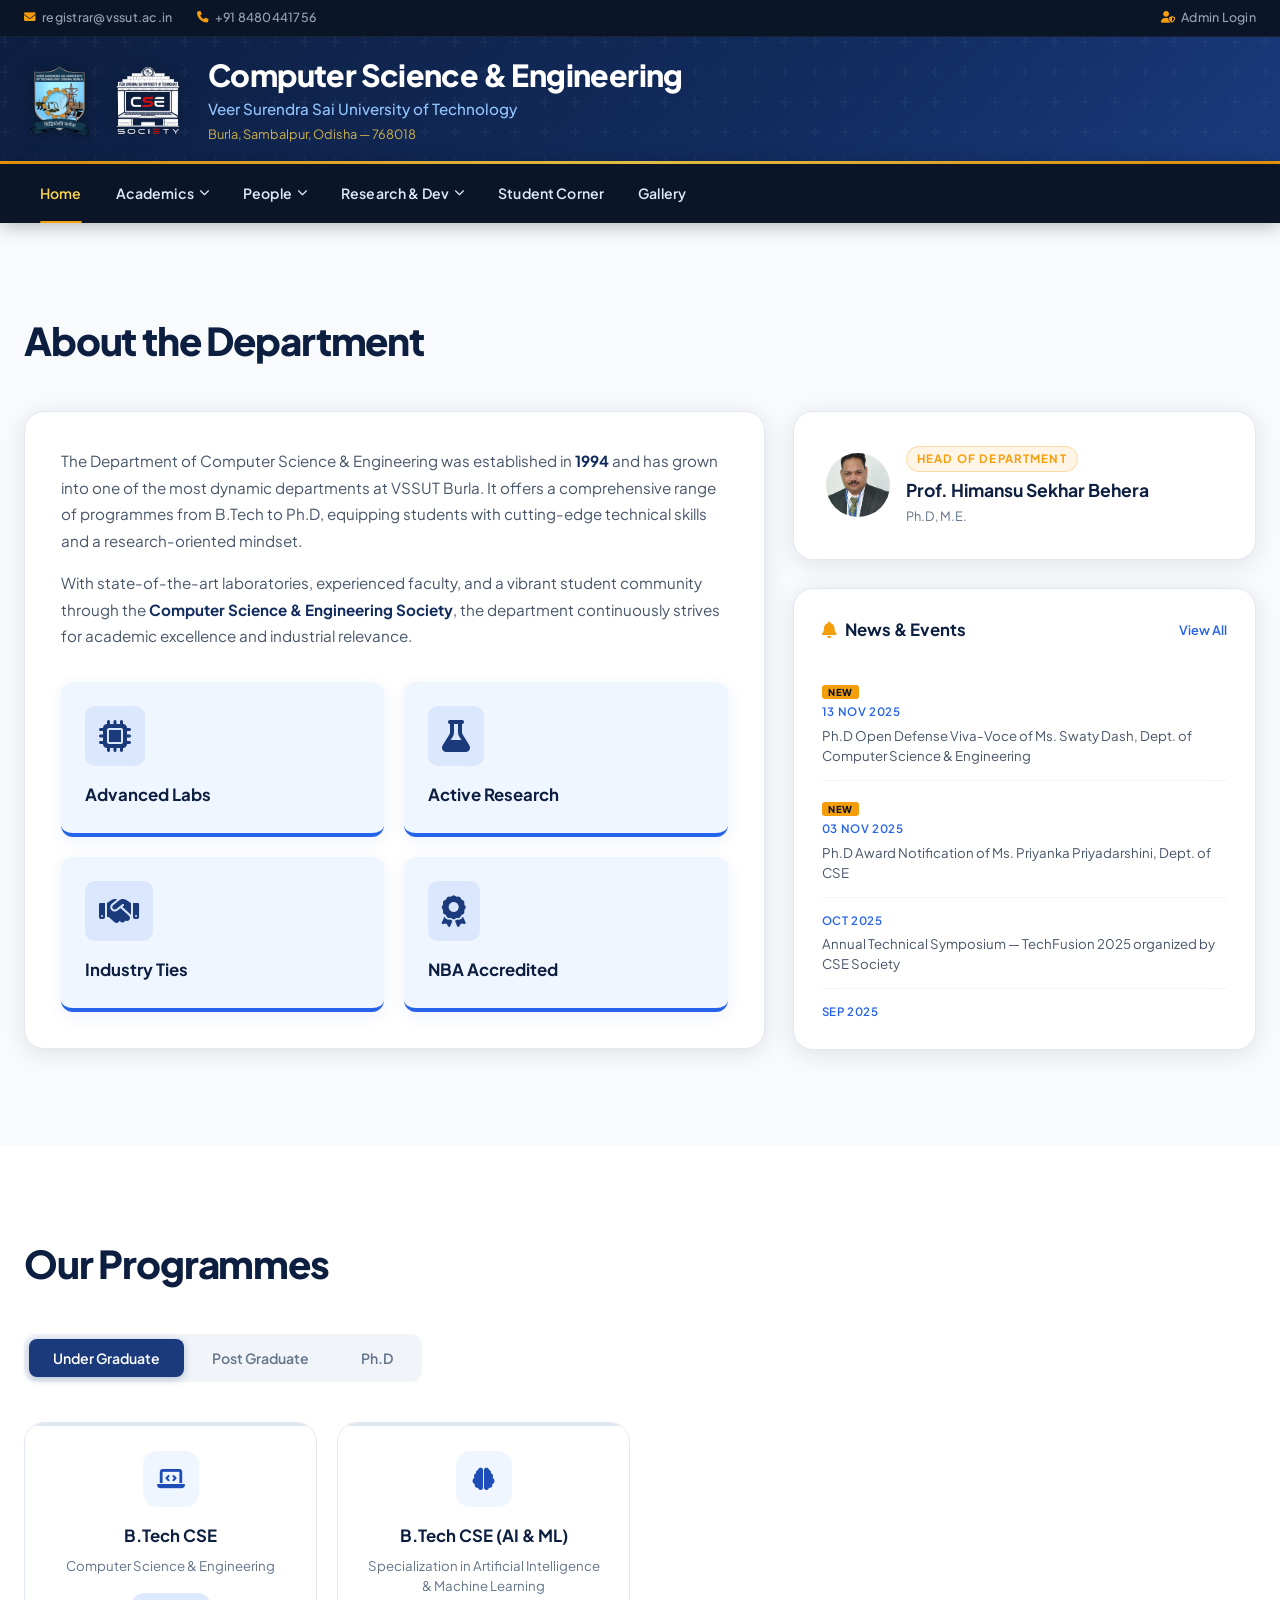
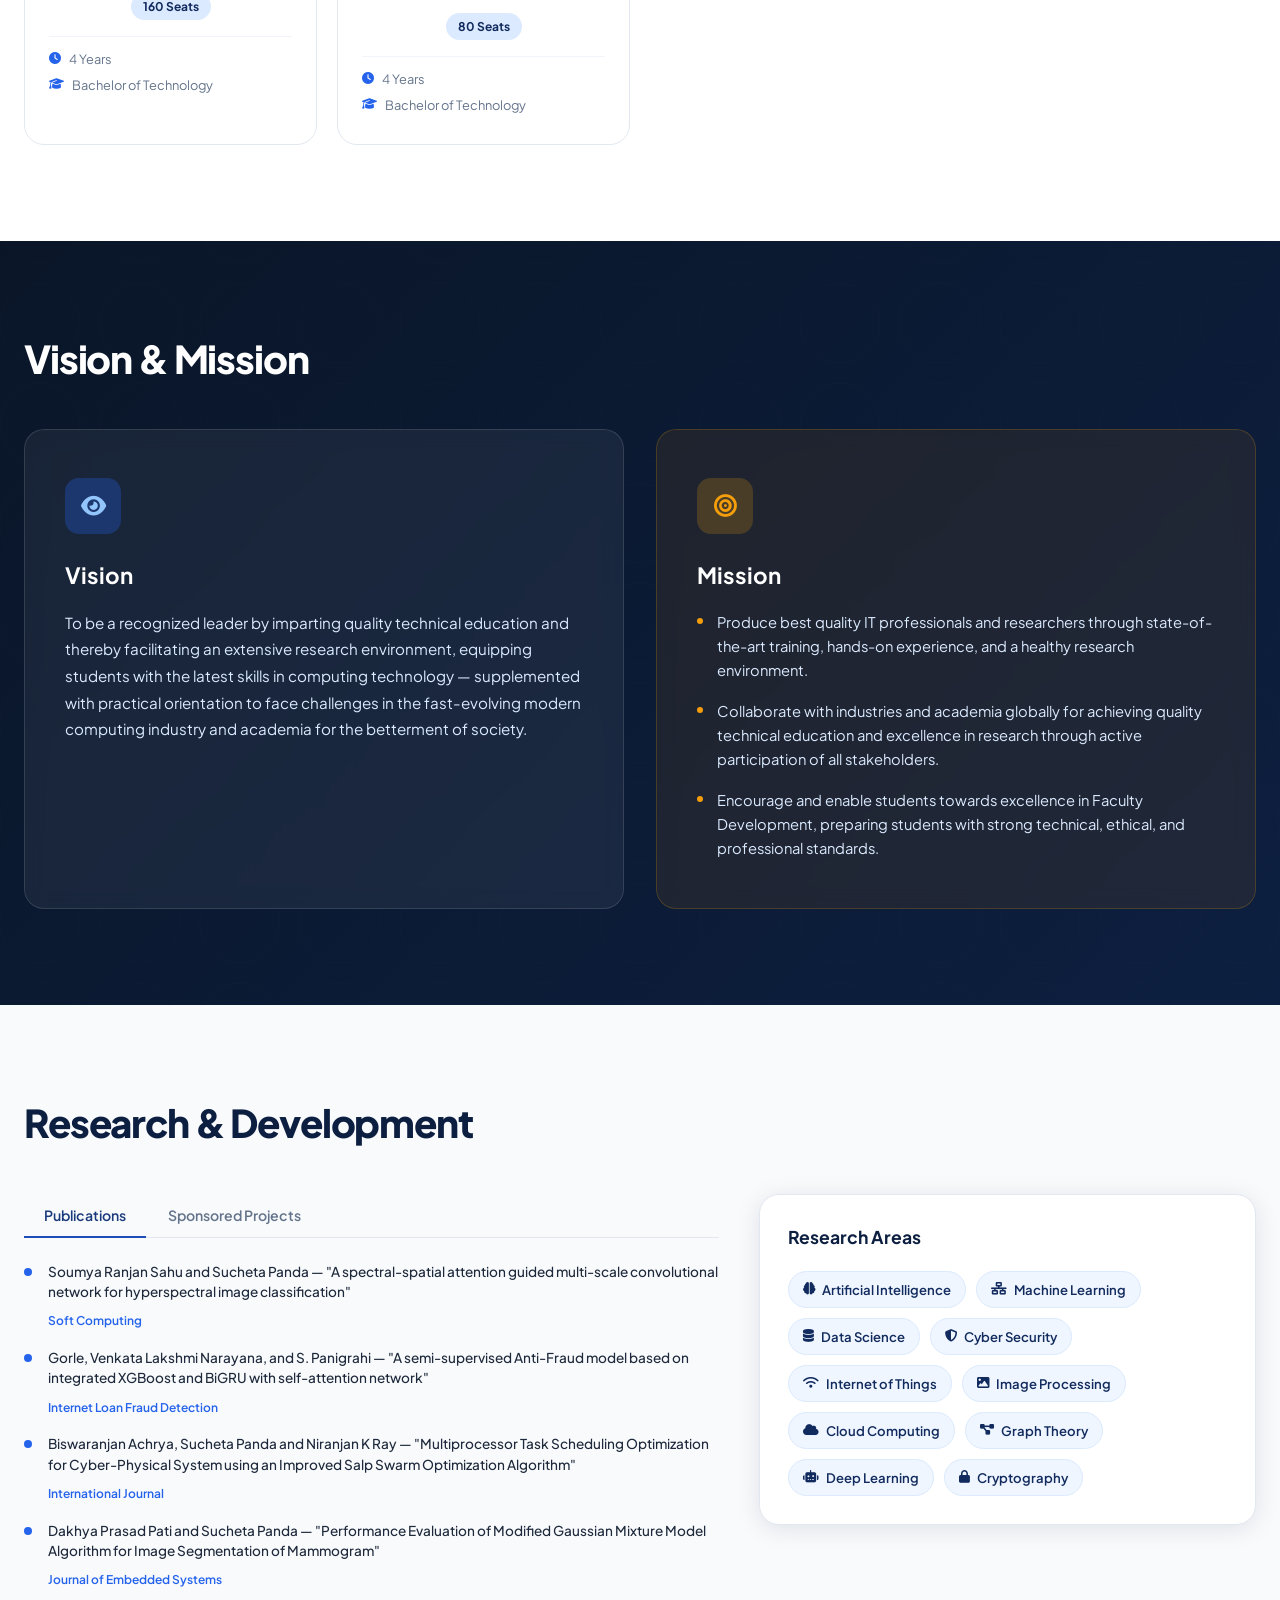
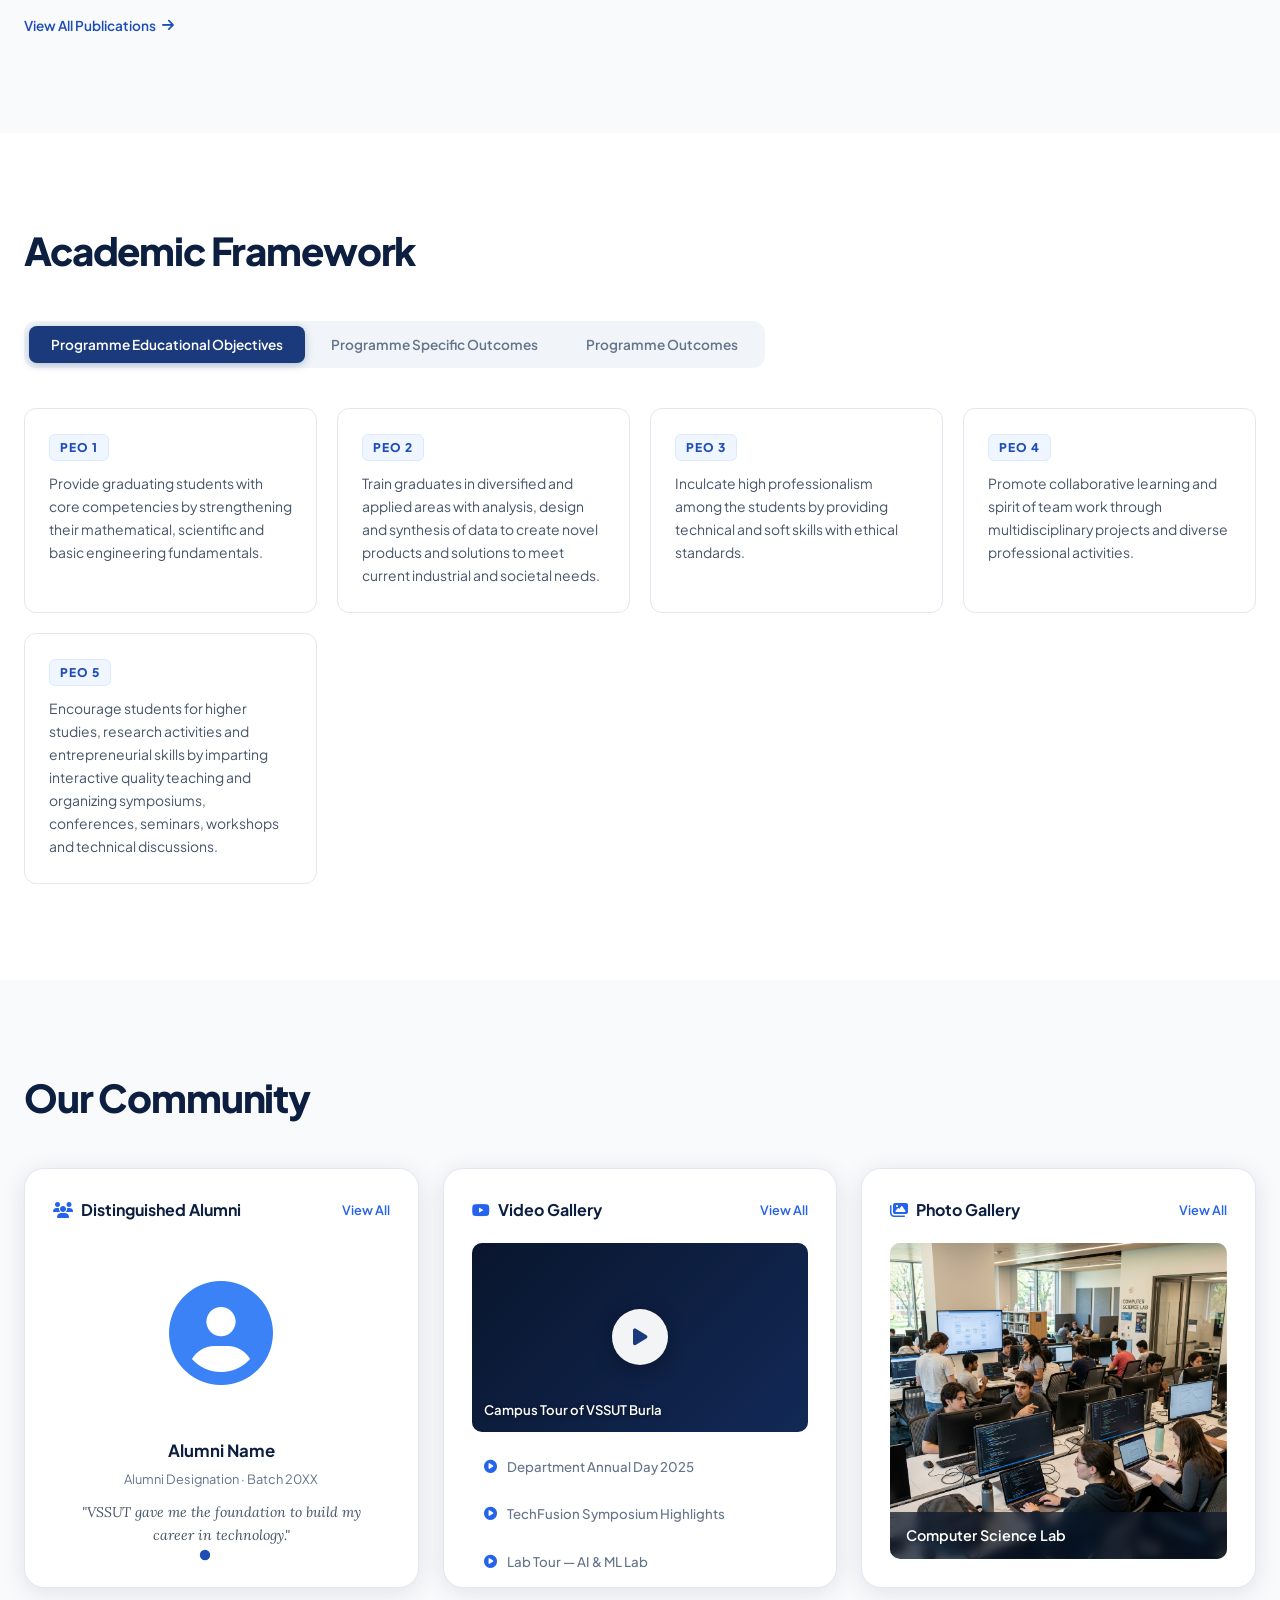
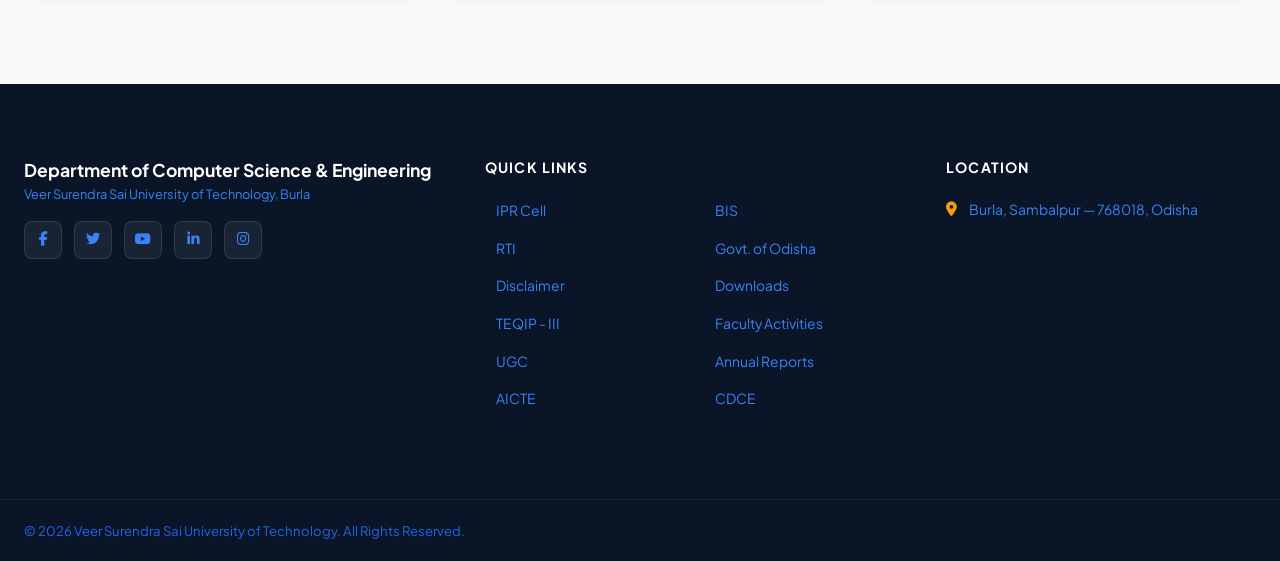
==== index.html @ 0d260345 "functional admin panel" ====
<!DOCTYPE html>
<html lang="en">

<head>
    <meta charset="UTF-8" />
    <meta name="viewport" content="width=device-width, initial-scale=1.0" />
    <title>Department of CSE | VSSUT Burla</title>
    <link rel="stylesheet" href="style.css" />
    <link
        href="https://fonts.googleapis.com/css2?family=Plus+Jakarta+Sans:wght@300;400;500;600;700;800&family=Lora:ital,wght@0,400;0,600;1,400&display=swap"
        rel="stylesheet" />
    <link rel="stylesheet" href="https://cdnjs.cloudflare.com/ajax/libs/font-awesome/6.5.0/css/all.min.css" />
    <link rel="stylesheet" href="css/admin_login.css" />
    <link rel="icon" type="image/png" href="assets/logos/CSE.png" />
</head>

<body>

    <!-- ===== TOP BAR ===== -->
    <div class="topbar">
        <div class="topbar-inner">
            <span><i class="fas fa-envelope"></i> registrar@vssut.ac.in</span>
            <span><i class="fas fa-phone"></i> +91 8480441756</span>
            <a href="#" id="openAdminLogin" class="topbar-admin"><i class="fas fa-user-shield"></i> Admin Login</a>
        </div>
    </div>

    <!-- ===== HEADER ===== -->
    <header class="site-header">
        <div class="header-inner">
            <div class="header-logos">
                <div style="display: flex; gap: 16px; align-items: center;">
                    <a href="https://www.vssut.ac.in/"><img src="assets/logos/Logo_vssut.png" alt="VSSUT Logo"
                            class="logo-img" onerror="this.style.display='none'" /></a>
                    <a href="index.html"><img src="assets/logos/CSE.png" alt="CSE Logo" class="logo-img"
                            onerror="this.style.display='none'" /></a>
                </div>
                <div class="header-text">
                    <h1 class="dept-name">Computer Science &amp; Engineering</h1>
                    <p class="univ-name">Veer Surendra Sai University of Technology</p>
                    <p class="univ-sub">Burla, Sambalpur, Odisha — 768018</p>
                </div>
            </div>
        </div>
    </header>

    <!-- ===== NAVBAR ===== -->
    <nav class="navbar" id="navbar">
        <div class="nav-inner">
            <button class="hamburger" id="hamburger" aria-label="Menu">
                <span></span><span></span><span></span>
            </button>
            <ul class="nav-links" id="nav-links">
                <li><a href="index.html" class="nav-link active">Home</a></li>
                <li class="has-dropdown">
                    <a href="#programmes" class="nav-link">Academics <i class="fas fa-chevron-down"></i></a>
                    <ul class="dropdown">
                        <li><a href="#cources">Courses</a></li>
                    </ul>
                </li>
                <li class="has-dropdown">
                    <a href="#people" class="nav-link">People <i class="fas fa-chevron-down"></i></a>
                    <ul class="dropdown">
                        <li><a href="#people">Faculty</a></li>
                         <li><a href="#people">Guest Faculty</a></li>
                        <li><a href="#people">Staff</a></li>
                    </ul>
                </li>
                <li class="has-dropdown">
                    <a href="#people" class="nav-link">Research &amp; Dev <i class="fas fa-chevron-down"></i></a>
                    <ul class="dropdown">
                        <li><a href="#people">All Publications</a></li>
                        <li><a href="#people">All Projects</a></li>
                    </ul>
                </li>
                <li><a href="#student" class="nav-link">Student Corner</a></li>
                <li><a href="#gallery" class="nav-link">Gallery</a></li>
            </ul>
        </div>
    </nav>
    <!-- ===== ABOUT + HOD + NEWS (3-col) ===== -->
    <section class="section about-section" id="about">
        <div class="container">
            <h2 class="section-title">About the Department</h2>
            <div class="about-grid">
                <!-- About text -->
                <div class="about-text card-glass">
                    <p>The Department of Computer Science &amp; Engineering was established in <strong>1994</strong> and
                        has grown into one of the most dynamic departments at VSSUT Burla. It offers a comprehensive
                        range of programmes from B.Tech to Ph.D, equipping students with cutting-edge technical skills
                        and a research-oriented mindset.</p>
                    <p>With state-of-the-art laboratories, experienced faculty, and a vibrant student community through
                        the <strong>Computer Science &amp; Engineering Society</strong>, the department continuously strives for academic excellence
                        and industrial relevance.</p>
                    <div class="about-highlights">
                        <div class="highlight"><i class="fas fa-microchip"></i><span>Advanced Labs</span></div>
                        <div class="highlight"><i class="fas fa-flask"></i><span>Active Research</span></div>
                        <div class="highlight"><i class="fas fa-handshake"></i><span>Industry Ties</span></div>
                        <div class="highlight"><i class="fas fa-award"></i><span>NBA Accredited</span></div>
                    </div>
                </div>

                <div class="about-right">
                    <!-- HOD -->
                    <div class="hod-card card-glass" id="hod">
                        <div class="hod-header" style="margin-bottom: 0;">
                            <div class="hod-avatar">
                                <img src="assets/professors/hod.png" alt="HOD Avatar" style="width: 100%; height: 100%; object-fit: cover;">
                            </div>
                            <div>
                                <div class="hod-badge">Head of Department</div>
                                <h3 class="hod-name">Prof. Himansu Sekhar Behera</h3>
                                <p class="hod-qual">Ph.D, M.E.</p>
                            </div>
                        </div>
                    </div>

                    <!-- News & Events -->
                    <div class="news-card card-glass" id="news">
                        <div class="news-header">
                            <h3><i class="fas fa-bell"></i> News &amp; Events</h3>
                            <a href="javascript:void(0)" class="view-all-link" onclick="openNewsModal()">View All</a>
                        </div>
                        <div class="news-scroll">
                            <div class="news-item new-tag">
                                <span class="news-date">13 Nov 2025</span>
                                <p>Ph.D Open Defense Viva-Voce of Ms. Swaty Dash, Dept. of Computer Science &amp;
                                    Engineering</p>
                            </div>
                            <div class="news-item new-tag">
                                <span class="news-date">03 Nov 2025</span>
                                <p>Ph.D Award Notification of Ms. Priyanka Priyadarshini, Dept. of CSE</p>
                            </div>
                            <div class="news-item">
                                <span class="news-date">Oct 2025</span>
                                <p>Annual Technical Symposium — TechFusion 2025 organized by CSE Society</p>
                            </div>
                            <div class="news-item">
                                <span class="news-date">Sep 2025</span>
                                <p>Workshop on Deep Learning and Neural Networks for final year students</p>
                            </div>
                            <div class="news-item">
                                <span class="news-date">Aug 2025</span>
                                <p>MoU signed with leading IT companies for student internships and placements</p>
                            </div>
                            <div class="news-item">
                                <span class="news-date">Jul 2025</span>
                                <p>Faculty Development Programme on Cloud Computing and DevOps</p>
                            </div>
                        </div>
                    </div>
                </div>
            </div>
        </div>
    </section>
    <!-- ===== NEWS MODAL ===== -->
    <div class="modal-overlay" id="newsModal">
        <div class="modal-content card-glass">
            <div class="modal-header">
                <h3><i class="fas fa-bell"></i> All News &amp; Events</h3>
                <button class="modal-close" id="newsModalClose"><i class="fas fa-times"></i></button>
            </div>
            <div class="modal-body news-scroll">
                <div class="news-item new-tag">
                    <span class="news-date">13 Nov 2025</span>
                    <p>Ph.D Open Defense Viva-Voce of Ms. Swaty Dash, Dept. of Computer Science &amp; Engineering</p>
                </div>
                <div class="news-item new-tag">
                    <span class="news-date">03 Nov 2025</span>
                    <p>Ph.D Award Notification of Ms. Priyanka Priyadarshini, Dept. of CSE</p>
                </div>
                <div class="news-item">
                    <span class="news-date">Oct 2025</span>
                    <p>Annual Technical Symposium — TechFusion 2025 organized by CSE Society</p>
                </div>
                <div class="news-item">
                    <span class="news-date">Sep 2025</span>
                    <p>Workshop on Deep Learning and Neural Networks for final year students</p>
                </div>
                <div class="news-item">
                    <span class="news-date">Aug 2025</span>
                    <p>MoU signed with leading IT companies for student internships and placements</p>
                </div>
                <div class="news-item">
                    <span class="news-date">Jul 2025</span>
                    <p>Faculty Development Programme on Cloud Computing and DevOps</p>
                </div>
                <div class="news-item">
                    <span class="news-date">Jun 2025</span>
                    <p>Alumni Meet &amp; Tech Talk Series</p>
                </div>
                <div class="news-item">
                    <span class="news-date">May 2025</span>
                    <p>B.Tech Final Year Project Exhibition</p>
                </div>
            </div>
        </div>
    </div>
    <!-- ===== PUBLICATIONS MODAL ===== -->
    <div class="modal-overlay" id="pubModal">
        <div class="modal-content card-glass">
            <div class="modal-header">
                <h3><i class="fas fa-book-open"></i> All Publications</h3>
                <button class="modal-close" id="pubModalClose"><i class="fas fa-times"></i></button>
            </div>
            <div class="modal-body news-scroll">
                <div class="news-item new-tag">
                    <span class="news-date">International Journal</span>
                    <p>Biswaranjan Achrya, Sucheta Panda and Niranjan K Ray — "Multiprocessor Task Scheduling Optimization for Cyber-Physical System using an Improved Salp Swarm Optimization Algorithm"</p>
                </div>
                <div class="news-item">
                    <span class="news-date">Journal of Embedded Systems</span>
                    <p>Dakhya Prasad Pati and Sucheta Panda — "Performance Evaluation of Modified Gaussian Mixture Model Algorithm for Image Segmentation of Mammogram"</p>
                </div>
                <div class="news-item">
                    <span class="news-date">IEEE Transactions</span>
                    <p>S. K. Majhi and S. K. Das — "A novel approach to optimize routing protocols in Wireless Sensor Networks"</p>
                </div>
                <div class="news-item">
                    <span class="news-date">ACM Computing Surveys</span>
                    <p>M. R. Kabat and P. K. Sahu — "A Comprehensive Study of Load Balancing Algorithms in Cloud Computing Environments"</p>
                </div>
            </div>
        </div>
    </div>
    <!-- ===== PROJECTS MODAL ===== -->
    <div class="modal-overlay" id="projModal">
        <div class="modal-content card-glass">
            <div class="modal-header">
                <h3><i class="fas fa-flask"></i> All Projects</h3>
                <button class="modal-close" id="projModalClose"><i class="fas fa-times"></i></button>
            </div>
            <div class="modal-body news-scroll">
                <div class="news-item new-tag">
                    <span class="news-date">DST Funded · 2024</span>
                    <p>Funded project on AI-based Smart Surveillance System</p>
                </div>
                <div class="news-item">
                    <span class="news-date">SERB Funded · 2023</span>
                    <p>IoT-based Smart Agriculture Monitoring System</p>
                </div>
                <div class="news-item">
                    <span class="news-date">MeitY Funded · 2023</span>
                    <p>Cyber Security Framework for Critical Infrastructure</p>
                </div>
                <div class="news-item">
                    <span class="news-date">AICTE Funded · 2022</span>
                    <p>Modernization of Network and Information Security Laboratory</p>
                </div>
            </div>
        </div>
    </div>
    <!-- ===== PROGRAMMES ===== -->
    <section class="section programmes-section" id="programmes">
        <div class="container">
            <h2 class="section-title">Our Programmes</h2>
            <div class="prog-tabs">
                <button class="prog-tab active" data-tab="ug">Under Graduate</button>
                <button class="prog-tab" data-tab="pg">Post Graduate</button>
                <button class="prog-tab" data-tab="phd">Ph.D</button>
            </div>

            <div class="prog-panel active" id="tab-ug">
                <div class="prog-cards">
                    <div class="prog-card">
                        <div class="prog-icon"><i class="fas fa-laptop-code"></i></div>
                        <h4>B.Tech CSE</h4>
                        <p>Computer Science &amp; Engineering</p>
                        <span class="seats-badge">160 Seats</span>
                        <ul class="prog-details">
                            <li><i class="fas fa-clock"></i> 4 Years</li>
                            <li><i class="fas fa-graduation-cap"></i> Bachelor of Technology</li>
                        </ul>
                    </div>
                    <div class="prog-card">
                        <div class="prog-icon"><i class="fas fa-brain"></i></div>
                        <h4>B.Tech CSE (AI &amp; ML)</h4>
                        <p>Specialization in Artificial Intelligence &amp; Machine Learning</p>
                        <span class="seats-badge">80 Seats</span>
                        <ul class="prog-details">
                            <li><i class="fas fa-clock"></i> 4 Years</li>
                            <li><i class="fas fa-graduation-cap"></i> Bachelor of Technology</li>
                        </ul>
                    </div>
                </div>
            </div>

            <div class="prog-panel" id="tab-pg">
                <div class="prog-cards">
                    <div class="prog-card">
                        <div class="prog-icon"><i class="fas fa-code"></i></div>
                        <h4>M.Tech CSE</h4>
                        <p>Computer Science &amp; Engineering</p><span class="seats-badge">36 Seats</span>
                    </div>
                    <div class="prog-card">
                        <div class="prog-icon"><i class="fas fa-robot"></i></div>
                        <h4>M.Tech CSE (AI &amp; ML)</h4>
                        <p>Artificial Intelligence &amp; Machine Learning</p><span class="seats-badge">18 Seats</span>
                    </div>
                    <div class="prog-card">
                        <div class="prog-icon"><i class="fas fa-chart-bar"></i></div>
                        <h4>M.Tech CSE</h4>
                        <p>Data Science</p><span class="seats-badge">18 Seats</span>
                    </div>
                    <div class="prog-card">
                        <div class="prog-icon"><i class="fas fa-wifi"></i></div>
                        <h4>M.Tech CSE (IOT)</h4>
                        <p>Internet of Things</p><span class="seats-badge">18 Seats</span>
                    </div>
                    <div class="prog-card">
                        <div class="prog-icon"><i class="fas fa-shield-alt"></i></div>
                        <h4>M.Tech CSE</h4>
                        <p>Cyber Security</p><span class="seats-badge">18 Seats</span>
                    </div>
                    <div class="prog-card">
                        <div class="prog-icon"><i class="fas fa-desktop"></i></div>
                        <h4>MCA</h4>
                        <p>Master in Computer Application</p><span class="seats-badge">30 Seats</span>
                    </div>
                </div>
            </div>

            <div class="prog-panel" id="tab-phd">
                <div class="prog-cards">
                    <div class="prog-card phd-card">
                        <div class="prog-icon"><i class="fas fa-microscope"></i></div>
                        <h4>Ph.D in Engineering</h4>
                        <p>Doctor of Philosophy — Research-focused doctoral programme in Computer Science &amp;
                            Engineering</p>
                        <ul class="prog-details">
                            <li><i class="fas fa-clock"></i> 3–5 Years</li>
                            <li><i class="fas fa-flask"></i> Full-time / Part-time</li>
                            <li><i class="fas fa-book-open"></i> Research Areas: AI, ML, IoT, Cyber Security, Data
                                Science &amp; more</li>
                        </ul>
                    </div>
                </div>
            </div>
        </div>
    </section>

    <!-- ===== VISION & MISSION ===== -->
    <section class="section vision-section" id="vision">
        <div class="container">
            <h2 class="section-title">Vision &amp; Mission</h2>
            <div class="vm-grid">
                <div class="vm-card vision-card">
                    <div class="vm-icon"><i class="fas fa-eye"></i></div>
                    <h3>Vision</h3>
                    <p>To be a recognized leader by imparting quality technical education and thereby facilitating an
                        extensive research environment, equipping students with the latest skills in computing
                        technology — supplemented with practical orientation to face challenges in the fast-evolving
                        modern computing industry and academia for the betterment of society.</p>
                </div>
                <div class="vm-card mission-card">
                    <div class="vm-icon"><i class="fas fa-bullseye"></i></div>
                    <h3>Mission</h3>
                    <ul class="mission-list">
                        <li>Produce best quality IT professionals and researchers through state-of-the-art training,
                            hands-on experience, and a healthy research environment.</li>
                        <li>Collaborate with industries and academia globally for achieving quality technical education
                            and excellence in research through active participation of all stakeholders.</li>
                        <li>Encourage and enable students towards excellence in Faculty Development, preparing students
                            with strong technical, ethical, and professional standards.</li>
                    </ul>
                </div>
            </div>
        </div>
    </section>

    <!-- ===== RESEARCH & DEVELOPMENT ===== -->
    <section class="section research-section" id="research">
        <div class="container">
            <h2 class="section-title">Research &amp; Development</h2>
            <div class="research-grid">
                <div class="research-pubs">
                    <div class="research-tabs">
                        <button class="res-tab active" data-res="pubs">Publications</button>
                        <button class="res-tab" data-res="proj">Sponsored Projects</button>
                    </div>
                    <div class="res-panel active" id="res-pubs">
                        <div class="pub-item">
                            <div class="pub-dot"></div>
                            <div>
                                <p class="pub-title">Soumya Ranjan Sahu and Sucheta Panda — "A spectral-spatial
                                    attention guided multi-scale convolutional network for hyperspectral image
                                    classification"</p>
                                <span class="pub-journal">Soft Computing</span>
                            </div>
                        </div>
                        <div class="pub-item">
                            <div class="pub-dot"></div>
                            <div>
                                <p class="pub-title">Gorle, Venkata Lakshmi Narayana, and S. Panigrahi — "A
                                    semi-supervised Anti-Fraud model based on integrated XGBoost and BiGRU with
                                    self-attention network"</p>
                                <span class="pub-journal">Internet Loan Fraud Detection</span>
                            </div>
                        </div>
                        <div class="pub-item">
                            <div class="pub-dot"></div>
                            <div>
                                <p class="pub-title">Biswaranjan Achrya, Sucheta Panda and Niranjan K Ray —
                                    "Multiprocessor Task Scheduling Optimization for Cyber-Physical System using an
                                    Improved Salp Swarm Optimization Algorithm"</p>
                                <span class="pub-journal">International Journal</span>
                            </div>
                        </div>
                        <div class="pub-item">
                            <div class="pub-dot"></div>
                            <div>
                                <p class="pub-title">Dakhya Prasad Pati and Sucheta Panda — "Performance Evaluation of
                                    Modified Gaussian Mixture Model Algorithm for Image Segmentation of Mammogram"</p>
                                <span class="pub-journal">Journal of Embedded Systems</span>
                            </div>
                        </div>
                        <a href="#" class="btn-text" id="viewPubBtn">View All Publications <i class="fas fa-arrow-right"></i></a>
                    </div>
                    <div class="res-panel" id="res-proj">
                        <div class="pub-item">
                            <div class="pub-dot accent"></div>
                            <div>
                                <p class="pub-title">Funded project on AI-based Smart Surveillance System</p><span
                                    class="pub-journal">DST Funded · 2024</span>
                            </div>
                        </div>
                        <div class="pub-item">
                            <div class="pub-dot accent"></div>
                            <div>
                                <p class="pub-title">IoT-based Smart Agriculture Monitoring System</p><span
                                    class="pub-journal">SERB Funded · 2023</span>
                            </div>
                        </div>
                        <div class="pub-item">
                            <div class="pub-dot accent"></div>
                            <div>
                                <p class="pub-title">Cyber Security Framework for Critical Infrastructure</p><span
                                    class="pub-journal">MeitY Funded · 2023</span>
                            </div>
                        </div>
                        <a href="#" class="btn-text" id="viewProjBtn">View All Projects <i class="fas fa-arrow-right"></i></a>
                    </div>
                </div>
                <div class="research-areas">
                    <h3>Research Areas</h3>
                    <div class="area-grid">
                        <div class="area-chip"><i class="fas fa-brain"></i> Artificial Intelligence</div>
                        <div class="area-chip"><i class="fas fa-network-wired"></i> Machine Learning</div>
                        <div class="area-chip"><i class="fas fa-database"></i> Data Science</div>
                        <div class="area-chip"><i class="fas fa-shield-alt"></i> Cyber Security</div>
                        <div class="area-chip"><i class="fas fa-wifi"></i> Internet of Things</div>
                        <div class="area-chip"><i class="fas fa-image"></i> Image Processing</div>
                        <div class="area-chip"><i class="fas fa-cloud"></i> Cloud Computing</div>
                        <div class="area-chip"><i class="fas fa-project-diagram"></i> Graph Theory</div>
                        <div class="area-chip"><i class="fas fa-robot"></i> Deep Learning</div>
                        <div class="area-chip"><i class="fas fa-lock"></i> Cryptography</div>
                    </div>
                </div>
            </div>
        </div>
    </section>

    <!-- ===== PEO / PSO / PO ===== -->
    <section class="section peo-section" id="peo">
        <div class="container">
            <h2 class="section-title">Academic Framework</h2>
            <div class="peo-tabs">
                <button class="peo-tab active" data-peo="peo">Programme Educational Objectives</button>
                <button class="peo-tab" data-peo="pso">Programme Specific Outcomes</button>
                <button class="peo-tab" data-peo="po">Programme Outcomes</button>
            </div>

            <div class="peo-panel active" id="peo-peo">
                <div class="outcome-cards">
                    <div class="outcome-card">
                        <div class="outcome-num">PEO 1</div>
                        <p>Provide graduating students with core competencies by strengthening their mathematical,
                            scientific and basic engineering fundamentals.</p>
                    </div>
                    <div class="outcome-card">
                        <div class="outcome-num">PEO 2</div>
                        <p>Train graduates in diversified and applied areas with analysis, design and synthesis of data
                            to create novel products and solutions to meet current industrial and societal needs.</p>
                    </div>
                    <div class="outcome-card">
                        <div class="outcome-num">PEO 3</div>
                        <p>Inculcate high professionalism among the students by providing technical and soft skills with
                            ethical standards.</p>
                    </div>
                    <div class="outcome-card">
                        <div class="outcome-num">PEO 4</div>
                        <p>Promote collaborative learning and spirit of team work through multidisciplinary projects and
                            diverse professional activities.</p>
                    </div>
                    <div class="outcome-card">
                        <div class="outcome-num">PEO 5</div>
                        <p>Encourage students for higher studies, research activities and entrepreneurial skills by
                            imparting interactive quality teaching and organizing symposiums, conferences, seminars,
                            workshops and technical discussions.</p>
                    </div>
                </div>
            </div>

            <div class="peo-panel" id="peo-pso">
                <div class="outcome-cards">
                    <div class="outcome-card">
                        <div class="outcome-num">PSO 1</div>
                        <p>Students should be able to develop and implement the solution of real life computing problems
                            using contemporary technologies.</p>
                    </div>
                    <div class="outcome-card">
                        <div class="outcome-num">PSO 2</div>
                        <p>Students should be able to apply ethical principles and commit to professional and social
                            responsibilities.</p>
                    </div>
                </div>
            </div>

            <div class="peo-panel" id="peo-po">
                <div class="outcome-cards">
                    <div class="outcome-card">
                        <div class="outcome-num">PO 1</div>
                        <p>An ability to apply fundamental knowledge of computing, mathematics, science and engineering
                            appropriate to the discipline.</p>
                    </div>
                    <div class="outcome-card">
                        <div class="outcome-num">PO 2</div>
                        <p>An ability to analyze a problem, identify and formulate the computing requirements
                            appropriate to its solution.</p>
                    </div>
                    <div class="outcome-card">
                        <div class="outcome-num">PO 3</div>
                        <p>An ability to design, implement, and evaluate a computer-based system, process, component, or
                            program for various applications like public health, environmental safety, human resource
                            management, economical sustainability, cross-cultural and societal needs.</p>
                    </div>
                    <div class="outcome-card">
                        <div class="outcome-num">PO 4</div>
                        <p>An ability to formulate models, design, and conduct experiments, as well as to analyze and
                            interpret data.</p>
                    </div>
                    <div class="outcome-card">
                        <div class="outcome-num">PO 5</div>
                        <p>An ability to use current techniques, skills, and modern tools necessary for computing
                            practice.</p>
                    </div>
                    <div class="outcome-card">
                        <div class="outcome-num">PO 6</div>
                        <p>An ability to analyze the local and global impact of computing on individuals, organization,
                            and society.</p>
                    </div>
                    <div class="outcome-card">
                        <div class="outcome-num">PO 7</div>
                        <p>Knowledge of emerging technologies and current trends.</p>
                    </div>
                    <div class="outcome-card">
                        <div class="outcome-num">PO 8</div>
                        <p>An understanding of professional, ethical, legal, security and social issues and
                            responsibility.</p>
                    </div>
                    <div class="outcome-card">
                        <div class="outcome-num">PO 9</div>
                        <p>An ability to function effectively individually and on teams, including diverse and
                            multidisciplinary, to accomplish a common goal.</p>
                    </div>
                    <div class="outcome-card">
                        <div class="outcome-num">PO 10</div>
                        <p>Continuous professional development through long term learning.</p>
                    </div>
                    <div class="outcome-card">
                        <div class="outcome-num">PO 11</div>
                        <p>An understanding of engineering and management principles and apply these to one's own work,
                            as a member and leader in a team, to manage projects.</p>
                    </div>
                </div>
            </div>
        </div>
    </section>

    <!-- ===== GALLERY ===== -->
    <section class="section gallery-section" id="gallery">
        <div class="container">
            <div class="section-title">Our Community</div>
            <div class="gallery-grid">

                <!-- Distinguished Alumni -->
                <div class="gallery-block alumni-block card-glass">
                    <div class="gallery-block-header">
                        <h3><i class="fas fa-users"></i> Distinguished Alumni</h3>
                        <a href="#" class="view-all-link">View All</a>
                    </div>
                    <div class="alumni-carousel" id="alumniCarousel">
                        <div class="alumni-slide active">
                            <div class="alumni-avatar"><i class="fas fa-user-circle"></i></div>
                            <h4 class="alumni-name">Alumni Name</h4>
                            <p class="alumni-desig">Alumni Designation · Batch 20XX</p>
                            <p class="alumni-quote">"VSSUT gave me the foundation to build my career in technology."</p>
                        </div>
                        <div class="alumni-slide">
                            <div class="alumni-avatar"><i class="fas fa-user-circle"></i></div>
                            <h4 class="alumni-name">Alumni Name</h4>
                            <p class="alumni-desig">Senior Engineer at Google · Batch 2018</p>
                            <p class="alumni-quote">"The research environment here is second to none. I'm proud to be
                                from VSSUT CSE."</p>
                        </div>
                        <div class="alumni-slide">
                            <div class="alumni-avatar"><i class="fas fa-user-circle"></i></div>
                            <h4 class="alumni-name">Alumni Name</h4>
                            <p class="alumni-desig">Data Scientist at Microsoft · Batch 2019</p>
                            <p class="alumni-quote">"The faculty's guidance shaped my problem-solving skills and
                                professional approach."</p>
                        </div>
                    </div>
                    <div class="carousel-dots" id="alumniDots">
                        <span class="dot active" data-idx="0"></span>
                        <span class="dot" data-idx="1"></span>
                        <span class="dot" data-idx="2"></span>
                    </div>
                </div>

                <!-- Video Gallery -->
                <div class="gallery-block video-block card-glass">
                    <div class="gallery-block-header">
                        <h3><i class="fab fa-youtube"></i> Video Gallery</h3>
                        <a href="#" class="view-all-link">View All</a>
                    </div>
                    <div class="video-thumb">
                        <a href="https://www.youtube.com/watch?v=VSSUT" target="_blank" class="video-play-wrap">
                            <div class="video-thumb-img">
                                <div class="video-thumb-bg"></div>
                                <div class="play-btn"><i class="fas fa-play"></i></div>
                                <div class="video-label">Campus Tour of VSSUT Burla</div>
                            </div>
                        </a>
                    </div>
                    <div class="video-list">
                        <a href="#" class="video-list-item"><i class="fas fa-play-circle"></i> Department Annual Day
                            2025</a>
                        <a href="#" class="video-list-item"><i class="fas fa-play-circle"></i> TechFusion Symposium
                            Highlights</a>
                        <a href="#" class="video-list-item"><i class="fas fa-play-circle"></i> Lab Tour — AI &amp; ML
                            Lab</a>
                    </div>
                </div>

                <!-- Photo Gallery -->
                <div class="gallery-block photo-block card-glass">
                    <div class="gallery-block-header">
                        <h3><i class="fas fa-images"></i> Photo Gallery</h3>
                        <a href="#" class="view-all-link">View All</a>
                    </div>
                    <div class="photo-carousel" id="photoCarousel">
                        <div class="photo-slide active" style="background-image: url('assets/images/gallery1.png');">
                            <div class="photo-caption">Computer Science Lab</div>
                        </div>
                        <div class="photo-slide" style="background-image: url('assets/images/gallery2.png');">
                            <div class="photo-caption">Campus Environment</div>
                        </div>
                        <div class="photo-slide" style="background-image: url('assets/images/gallery3.png');">
                            <div class="photo-caption">Student Hackathon</div>
                        </div>
                        <button class="photo-nav prev" id="photoPrev"><i class="fas fa-chevron-left"></i></button>
                        <button class="photo-nav next" id="photoNext"><i class="fas fa-chevron-right"></i></button>
                    </div>
                </div>

            </div>
        </div>
    </section>

    <!-- ===== FOOTER ===== -->
    <footer class="footer" id="contact">
        <div class="footer-top">
            <div class="container footer-grid">
                <div class="footer-brand">
                    <div class="footer-logo-row">
                        <img src="https://upload.wikimedia.org/wikipedia/en/thumb/0/0d/Veer_Surendra_Sai_University_of_Technology_logo.png/200px-Veer_Surendra_Sai_University_of_Technology_logo.png"
                            alt="VSSUT" class="footer-logo" onerror="this.style.display='none'" />
                        <div>
                            <h4>Department of Computer Science & Engineering</h4>
                            <p>Veer Surendra Sai University of Technology, Burla</p>
                        </div>
                    </div>
                    <div class="footer-social">
                        <a href="#"><i class="fab fa-facebook-f"></i></a>
                        <a href="#"><i class="fab fa-twitter"></i></a>
                        <a href="#"><i class="fab fa-youtube"></i></a>
                        <a href="#"><i class="fab fa-linkedin-in"></i></a>
                        <a href="#"><i class="fab fa-instagram"></i></a>
                    </div>
                </div>

                <div class="footer-col">
                    <h5>Quick Links</h5>
                    <ul class="quick-links-list">
                        <li><a href="javascript:void(0)">IPR Cell</a></li>
                        <li><a href="https://www.bis.gov.in/" target="_blank" rel="noopener noreferrer">BIS</a></li>
                        <li><a href="https://rti.gov.in/" target="_blank" rel="noopener noreferrer">RTI</a></li>
                        <li><a href="https://odisha.gov.in/" target="_blank" rel="noopener noreferrer">Govt. of Odisha</a></li>
                        <li><a href="javascript:void(0)">Disclaimer</a></li>
                        <li><a href="javascript:void(0)">Downloads</a></li>
                        <li><a href="#about">TEQIP - III</a></li>
                        <li><a href="#programmes">Faculty Activities</a></li>
                        <li><a href="https://www.ugc.gov.in/" target="_blank" rel="noopener noreferrer">UGC</a></li>
                        <li><a href="#peo">Annual Reports</a></li>
                        <li><a href="https://www.aicte.gov.in/" target="_blank" rel="noopener noreferrer">AICTE</a></li>
                        <li><a href="javascript:void(0)">CDCE</a></li>
                    </ul>
                </div>

                <div class="footer-col footer-contact">
                    <h5>Location</h5>
                    <div class="contact-item"><i class="fas fa-map-marker-alt"></i><span>Burla, Sambalpur — 768018, Odisha</span></div>
                    <iframe src="https://www.google.com/maps/embed?pb=!1m18!1m12!1m3!1d3712.2620432708322!2d83.90142197450959!3d21.497453571517276!2m3!1f0!2f0!3f0!3m2!1i1024!2i768!4f13.1!3m3!1m2!1s0x3a213da4ec28af2d%3A0xb33a5cc9af8c33c7!2sVeer%20Surendra%20Sai%20University%20of%20Technology!5e0!3m2!1sen!2sin!4v1779050085492!5m2!1sen!2sin" width="100%" height="200" style="border:0; border-radius: 8px; margin-top: 12px; pointer-events: auto;" allowfullscreen="" loading="lazy" referrerpolicy="no-referrer-when-downgrade"></iframe>
                </div>
            </div>
        </div>
        <div class="footer-bottom">
            <div class="container footer-bottom-inner">
                <p>© 2026 Veer Surendra Sai University of Technology. All Rights Reserved.</p>
            </div>
        </div>
    </footer>

    <!-- Back to top -->
    <button class="back-to-top" id="backToTop"><i class="fas fa-chevron-up"></i></button>

    <script src="script.js"></script>

    <!-- Dropdown Login Screen Overlay -->
    <div class="login-screen" id="loginScreen">
        <button class="close-login-btn" id="closeLoginBtn"><i class="fas fa-times"></i></button>
        <div class="login-card">
            <div class="login-header">
                <div class="shield-icon"><i class="fas fa-user-shield"></i></div>
                <h2>Admin Portal</h2>
                <p>Sign in to access the department dashboard</p>
            </div>
            <form class="login-form" id="adminLoginForm">
                <div class="input-group">
                    <label for="username"><i class="fas fa-user"></i> Username</label>
                    <input type="text" id="username" placeholder="Enter admin username" required autocomplete="off">
                </div>
                <div class="input-group">
                    <label for="password"><i class="fas fa-lock"></i> Password</label>
                    <div class="password-wrapper">
                        <input type="password" id="password" placeholder="Enter admin password" required>
                        <i class="fas fa-eye toggle-password" id="togglePassword"></i>
                    </div>
                </div>
                <div class="form-options">
                    <label class="remember-me">
                        <input type="checkbox"> Remember me
                    </label>
                    <a href="#" class="forgot-pwd">Forgot password?</a>
                </div>
                <button type="submit" class="btn-login" id="loginBtn">Login <i class="fas fa-sign-in-alt"></i></button>
            </form>
            <div class="login-footer">
                <p>Authorized Personnel Only</p>
            </div>
        </div>
    </div>

    <script src="js/admin_login.js"></script>
</body>

</html>
---- style.css ----
/* VSSUT CSE Department — style.css 
   Theme: Royal Blue · Gold Accent · Modern Academic */

/* CSS VARIABLES */
:root {
    --blue-900: #0a1628;
    --blue-800: #0d1f40;
    --blue-700: #122b5e;
    --blue-600: #1a3a7c;
    --blue-500: #1e4db7;
    --blue-400: #2563eb;
    --blue-300: #3b82f6;
    --blue-200: #93c5fd;
    --blue-100: #dbeafe;
    --blue-50: #eff6ff;
    --gold: #f59e0b;
    --gold-light: #fcd34d;
    --gold-dark: #b45309;
    --white: #ffffff;
    --gray-50: #f8fafc;
    --gray-100: #f1f5f9;
    --gray-200: #e2e8f0;
    --gray-400: #94a3b8;
    --gray-600: #475569;
    --gray-800: #1e293b;
    --text: #1e293b;
    --text-light: #64748b;
    --radius: 12px;
    --radius-lg: 20px;
    --shadow: 0 4px 24px rgba(10, 22, 40, 0.10);
    --shadow-md: 0 8px 40px rgba(10, 22, 40, 0.14);
    --shadow-lg: 0 20px 60px rgba(10, 22, 40, 0.18);
    --transition: 0.3s cubic-bezier(0.4, 0, 0.2, 1);
    --font-sans: 'Plus Jakarta Sans', sans-serif;
    --font-serif: 'Lora', serif;
}

/* RESET */
*,
*::before,
*::after {
    box-sizing: border-box;
    margin: 0;
    padding: 0;
}

html {
    scroll-behavior: smooth;
    font-size: 16px;
}

body {
    font-family: var(--font-sans);
    color: var(--text);
    background: var(--white);
    line-height: 1.6;
    overflow-x: hidden;
}

img {
    max-width: 100%;
    display: block;
}

a {
    text-decoration: none;
    color: inherit;
}

ul {
    list-style: none;
}

button {
    cursor: pointer;
    font-family: inherit;
    border: none;
    background: none;
}

/* SCROLLBAR */
::-webkit-scrollbar {
    width: 6px;
}

::-webkit-scrollbar-track {
    background: var(--gray-100);
}

::-webkit-scrollbar-thumb {
    background: var(--blue-400);
    border-radius: 3px;
}

/* SELECTION */
::selection {
    background: var(--blue-400);
    color: var(--white);
}

/* TOPBAR */
.topbar {
    background: var(--blue-900);
    color: var(--gray-400);
    font-size: 0.78rem;
    font-weight: 500;
    letter-spacing: 0.02em;
    border-bottom: 1px solid rgba(255, 255, 255, 0.06);
}

.topbar-inner {
    max-width: 1280px;
    margin: 0 auto;
    padding: 8px 24px;
    display: flex;
    align-items: center;
    gap: 24px;
    flex-wrap: wrap;
}

.topbar-inner span {
    display: flex;
    align-items: center;
    gap: 6px;
}

.topbar-inner i {
    color: var(--gold);
    font-size: 0.72rem;
}

.topbar-social {
    margin-left: auto;
    display: flex;
    gap: 14px;
}

.topbar-social a {
    color: var(--gray-400);
    font-size: 0.78rem;
    transition: color var(--transition);
}

.topbar-social a:hover {
    color: var(--gold);
}

.topbar-admin {
    margin-left: auto;
    display: flex;
    align-items: center;
    gap: 6px;
    color: var(--gray-400);
    text-decoration: none;
    font-size: 0.78rem;
    font-weight: 500;
    transition: color var(--transition);
}

.topbar-admin:hover {
    color: var(--gold);
}

.topbar-admin i {
    color: var(--gold);
    font-size: 0.72rem;
}

/* HEADER */
.site-header {
    background: linear-gradient(135deg, var(--blue-800) 0%, var(--blue-700) 60%, var(--blue-600) 100%);
    padding: 20px 0;
    position: relative;
    overflow: hidden;
}

.site-header::before {
    content: '';
    position: absolute;
    inset: 0;
    background: url("data:image/svg+xml,%3Csvg width='60' height='60' viewBox='0 0 60 60' xmlns='http://www.w3.org/2000/svg'%3E%3Cg fill='none' fill-rule='evenodd'%3E%3Cg fill='%23ffffff' fill-opacity='0.03'%3E%3Cpath d='M36 34v-4h-2v4h-4v2h4v4h2v-4h4v-2h-4zm0-30V0h-2v4h-4v2h4v4h2V6h4V4h-4zM6 34v-4H4v4H0v2h4v4h2v-4h4v-2H6zM6 4V0H4v4H0v2h4v4h2V6h4V4H6z'/%3E%3C/g%3E%3C/g%3E%3C/svg%3E");
}

.site-header::after {
    content: '';
    position: absolute;
    bottom: 0;
    left: 0;
    right: 0;
    height: 3px;
    background: linear-gradient(90deg, var(--gold) 0%, var(--gold-light) 50%, var(--gold) 100%);
}

.header-inner {
    max-width: 1280px;
    margin: 0 auto;
    padding: 0 24px;
    position: relative;
    z-index: 2;
}

.header-logos {
    display: flex;
    align-items: center;
    gap: 24px;
}

.logo-img {
    width: 72px;
    height: 72px;
    object-fit: contain;
    filter: drop-shadow(0 2px 8px rgba(0, 0, 0, 0.3));
    flex-shrink: 0;
}

.header-text {
    flex: 1;
}

.dept-name {
    font-size: clamp(1.3rem, 2.5vw, 1.9rem);
    font-weight: 800;
    color: var(--white);
    letter-spacing: -0.02em;
    line-height: 1.2;
}

.univ-name {
    font-size: 0.95rem;
    color: var(--blue-200);
    font-weight: 500;
    margin-top: 4px;
}

.univ-sub {
    font-size: 0.8rem;
    color: var(--gold-light);
    margin-top: 2px;
    opacity: 0.8;
}

.cse-society-logo {
    flex-shrink: 0;
}

.cse-badge {
    width: 64px;
    height: 64px;
    background: linear-gradient(135deg, var(--gold) 0%, var(--gold-dark) 100%);
    border-radius: 50%;
    display: flex;
    flex-direction: column;
    align-items: center;
    justify-content: center;
    box-shadow: 0 4px 16px rgba(245, 158, 11, 0.4);
}

.cse-badge-text {
    font-size: 1.1rem;
    font-weight: 800;
    color: var(--blue-900);
    line-height: 1;
}

.cse-badge-sub {
    font-size: 0.55rem;
    font-weight: 700;
    color: var(--blue-900);
    text-transform: uppercase;
    letter-spacing: 0.06em;
    margin-top: 2px;
}

/* NAVBAR */
.navbar {
    background: var(--blue-900);
    position: sticky;
    top: 0;
    z-index: 1000;
    box-shadow: 0 2px 20px rgba(0, 0, 0, 0.3);
    transition: background var(--transition);
}

.navbar.scrolled {
    background: rgba(10, 22, 40, 0.97);
    backdrop-filter: blur(12px);
}

.nav-inner {
    max-width: 1280px;
    margin: 0 auto;
    padding: 0 24px;
    display: flex;
    align-items: center;
}

.nav-links {
    display: flex;
    align-items: center;
    gap: 2px;
    list-style: none;
}

.nav-links li {
    position: relative;
}

.nav-link {
    display: flex;
    align-items: center;
    gap: 5px;
    padding: 18px 16px;
    color: var(--blue-100);
    font-size: 0.88rem;
    font-weight: 600;
    letter-spacing: 0.01em;
    transition: color var(--transition);
    position: relative;
}

.nav-link::after {
    content: '';
    position: absolute;
    bottom: 0;
    left: 16px;
    right: 16px;
    height: 2px;
    background: var(--gold);
    transform: scaleX(0);
    transform-origin: center;
    transition: transform var(--transition);
    border-radius: 2px;
}

.nav-link:hover,
.nav-link.active {
    color: var(--gold-light);
}

.nav-link:hover::after,
.nav-link.active::after {
    transform: scaleX(1);
}

.nav-link .fa-chevron-down {
    font-size: 0.65rem;
    transition: transform var(--transition);
}

.has-dropdown:hover .fa-chevron-down {
    transform: rotate(180deg);
}

/* Dropdown */
.dropdown {
    position: absolute;
    top: 100%;
    left: 0;
    background: var(--blue-800);
    border: 1px solid rgba(255, 255, 255, 0.08);
    border-top: 2px solid var(--gold);
    border-radius: 0 0 var(--radius) var(--radius);
    min-width: 220px;
    opacity: 0;
    visibility: hidden;
    transform: translateY(-8px);
    transition: all var(--transition);
    box-shadow: var(--shadow-md);
    z-index: 100;
}

.has-dropdown:hover .dropdown {
    opacity: 1;
    visibility: visible;
    transform: translateY(0);
}

.dropdown li a {
    display: block;
    padding: 11px 20px;
    color: var(--blue-100);
    font-size: 0.85rem;
    font-weight: 500;
    transition: all var(--transition);
    border-bottom: 1px solid rgba(255, 255, 255, 0.04);
}

.dropdown li:last-child a {
    border-bottom: none;
}

.dropdown li a:hover {
    background: rgba(245, 158, 11, 0.1);
    color: var(--gold-light);
    padding-left: 26px;
}

/* Hamburger */
.hamburger {
    display: none;
    flex-direction: column;
    gap: 5px;
    padding: 8px;
    margin-left: auto;
}

.hamburger span {
    display: block;
    width: 24px;
    height: 2px;
    background: var(--white);
    border-radius: 2px;
    transition: all var(--transition);
}

/* CONTAINER */
.container {
    max-width: 1280px;
    margin: 0 auto;
    padding: 0 24px;
}

/* SECTIONS */
.section {
    padding: 96px 0;
}

.section-label {
    font-size: 0.78rem;
    font-weight: 700;
    letter-spacing: 0.15em;
    text-transform: uppercase;
    color: var(--gold);
    margin-bottom: 10px;
}

.section-title {
    font-size: clamp(1.8rem, 3vw, 2.6rem);
    font-weight: 800;
    color: var(--blue-800);
    letter-spacing: -0.03em;
    line-height: 1.15;
    margin-bottom: 48px;
}

.section-title span {
    color: var(--blue-400);
}

/* Glass cards */
.card-glass {
    background: var(--white);
    border: 1px solid var(--gray-200);
    border-radius: var(--radius-lg);
    box-shadow: var(--shadow);
    transition: box-shadow var(--transition), transform var(--transition);
}

.card-glass:hover {
    box-shadow: var(--shadow-md);
    transform: translateY(-2px);
}

/* HERO */
.hero {
    min-height: 92vh;
    position: relative;
    display: flex;
    align-items: center;
    overflow: hidden;
}

.hero-bg {
    position: absolute;
    inset: 0;
    background: linear-gradient(135deg, var(--blue-900) 0%, var(--blue-700) 50%, var(--blue-600) 100%);
}

.hero-overlay {
    position: absolute;
    inset: 0;
    background:
        radial-gradient(ellipse at 20% 50%, rgba(37, 99, 235, 0.25) 0%, transparent 60%),
        radial-gradient(ellipse at 80% 20%, rgba(245, 158, 11, 0.1) 0%, transparent 50%);
}

/* Animated grid */
.hero::before {
    content: '';
    position: absolute;
    inset: 0;
    background-image:
        linear-gradient(rgba(255, 255, 255, 0.03) 1px, transparent 1px),
        linear-gradient(90deg, rgba(255, 255, 255, 0.03) 1px, transparent 1px);
    background-size: 60px 60px;
    animation: gridMove 20s linear infinite;
}

@keyframes gridMove {
    0% {
        transform: translateY(0);
    }

    100% {
        transform: translateY(60px);
    }
}

.hero-content {
    position: relative;
    z-index: 2;
    max-width: 1280px;
    margin: 0 auto;
    padding: 0 24px;
    padding-top: 60px;
}

.hero-tag {
    display: inline-flex;
    align-items: center;
    gap: 8px;
    background: rgba(245, 158, 11, 0.15);
    border: 1px solid rgba(245, 158, 11, 0.3);
    color: var(--gold-light);
    font-size: 0.8rem;
    font-weight: 600;
    letter-spacing: 0.08em;
    text-transform: uppercase;
    padding: 6px 14px;
    border-radius: 40px;
    margin-bottom: 24px;
    animation: fadeUp 0.6s ease both;
}

.hero-title {
    font-size: clamp(2.5rem, 6vw, 5rem);
    font-weight: 800;
    color: var(--white);
    line-height: 1.05;
    letter-spacing: -0.04em;
    margin-bottom: 24px;
    animation: fadeUp 0.7s 0.1s ease both;
}

.hero-title span {
    background: linear-gradient(90deg, var(--gold) 0%, var(--gold-light) 100%);
    -webkit-background-clip: text;
    -webkit-text-fill-color: transparent;
    background-clip: text;
}

.hero-desc {
    font-size: 1.1rem;
    color: var(--blue-200);
    max-width: 580px;
    margin-bottom: 36px;
    line-height: 1.7;
    animation: fadeUp 0.7s 0.2s ease both;
}

.hero-btns {
    display: flex;
    gap: 16px;
    flex-wrap: wrap;
    margin-bottom: 60px;
    animation: fadeUp 0.7s 0.3s ease both;
}

.btn-primary {
    background: linear-gradient(135deg, var(--gold) 0%, var(--gold-dark) 100%);
    color: var(--blue-900);
    font-weight: 700;
    font-size: 0.92rem;
    padding: 14px 28px;
    border-radius: 8px;
    transition: all var(--transition);
    box-shadow: 0 4px 16px rgba(245, 158, 11, 0.3);
}

.btn-primary:hover {
    transform: translateY(-2px);
    box-shadow: 0 8px 24px rgba(245, 158, 11, 0.4);
}

.btn-outline {
    border: 2px solid rgba(255, 255, 255, 0.3);
    color: var(--white);
    font-weight: 600;
    font-size: 0.92rem;
    padding: 13px 28px;
    border-radius: 8px;
    transition: all var(--transition);
}

.btn-outline:hover {
    background: rgba(255, 255, 255, 0.1);
    border-color: rgba(255, 255, 255, 0.5);
}

.hero-stats {
    display: flex;
    align-items: center;
    gap: 0;
    animation: fadeUp 0.7s 0.4s ease both;
}

.stat {
    padding: 0 32px;
    text-align: center;
}

.stat:first-child {
    padding-left: 0;
}

.stat-num {
    display: block;
    font-size: 2rem;
    font-weight: 800;
    color: var(--white);
    line-height: 1;
}

.stat-label {
    font-size: 0.78rem;
    color: var(--blue-200);
    font-weight: 500;
    text-transform: uppercase;
    letter-spacing: 0.06em;
    margin-top: 4px;
}

.stat-div {
    width: 1px;
    height: 40px;
    background: rgba(255, 255, 255, 0.15);
}

.hero-scroll {
    position: absolute;
    bottom: 36px;
    left: 50%;
    transform: translateX(-50%);
    z-index: 2;
}

.hero-scroll span {
    display: block;
    width: 2px;
    height: 48px;
    background: linear-gradient(to bottom, var(--gold), transparent);
    margin: 0 auto;
    animation: scrollLine 1.8s ease-in-out infinite;
}

@keyframes scrollLine {

    0%,
    100% {
        opacity: 1;
        transform: scaleY(1);
    }

    50% {
        opacity: 0.4;
        transform: scaleY(0.6);
    }
}

/* ABOUT SECTION */
.about-section {
    background: var(--gray-50);
}

.about-grid {
    display: grid;
    grid-template-columns: 1.6fr 1fr;
    gap: 28px;
    align-items: start;
}

.about-right {
    display: flex;
    flex-direction: column;
    gap: 28px;
}

.about-text {
    padding: 36px;
    animation: fadeUp 0.8s 0.3s ease both;
}

.about-text p {
    color: var(--gray-600);
    line-height: 1.75;
    margin-bottom: 16px;
    font-size: 0.95rem;
}

.about-text p strong {
    color: var(--blue-700);
}

.about-highlights {
    display: grid;
    grid-template-columns: 1fr 1fr;
    gap: 20px;
    margin-top: 32px;
}

.highlight {
    display: flex;
    flex-direction: column;
    align-items: flex-start;
    gap: 16px;
    padding: 24px;
    background: var(--blue-50);
    border-radius: 12px;
    border-bottom: 4px solid var(--blue-400);
    border-left: none;
    font-size: 1.05rem;
    font-weight: 700;
    color: var(--blue-800);
    box-shadow: 0 4px 16px rgba(30, 77, 183, 0.08);
    transition: all var(--transition);
}

.highlight:hover {
    transform: translateY(-4px);
    box-shadow: 0 8px 24px rgba(30, 77, 183, 0.12);
    border-bottom-color: var(--gold);
}

.highlight i {
    color: var(--blue-600);
    font-size: 2rem;
    background: rgba(37, 99, 235, 0.1);
    padding: 14px;
    border-radius: 10px;
}

/* HOD Card */
.hod-card {
    padding: 32px;
    animation: fadeUp 0.8s 0.4s ease both;
}

.hod-header {
    display: flex;
    align-items: center;
    gap: 16px;
    margin-bottom: 20px;
}

.hod-avatar {
    width: 64px;
    height: 64px;
    border-radius: 50%;
    background: linear-gradient(135deg, var(--blue-600), var(--blue-400));
    display: flex;
    align-items: center;
    justify-content: center;
    font-size: 1.6rem;
    color: var(--white);
    flex-shrink: 0;
    overflow: hidden;
}

.hod-badge {
    font-size: 0.72rem;
    font-weight: 700;
    text-transform: uppercase;
    letter-spacing: 0.1em;
    color: var(--gold);
    background: rgba(245, 158, 11, 0.1);
    border: 1px solid rgba(245, 158, 11, 0.3);
    padding: 3px 10px;
    border-radius: 20px;
    display: inline-block;
    margin-bottom: 4px;
}

.hod-name {
    font-size: 1.1rem;
    font-weight: 700;
    color: var(--blue-800);
}

.hod-qual {
    font-size: 0.8rem;
    color: var(--text-light);
    margin-top: 2px;
}

.hod-quote {
    position: relative;
    padding-left: 16px;
    border-left: 3px solid var(--blue-200);
}

.quote-icon {
    color: var(--blue-300);
    font-size: 1.2rem;
    margin-bottom: 8px;
    display: block;
}

.hod-quote p {
    font-family: var(--font-serif);
    font-style: italic;
    color: var(--gray-600);
    line-height: 1.7;
    font-size: 0.9rem;
}

.read-more-link {
    display: inline-flex;
    align-items: center;
    gap: 6px;
    color: var(--blue-500);
    font-size: 0.85rem;
    font-weight: 600;
    margin-top: 20px;
    transition: gap var(--transition);
}

.read-more-link:hover {
    gap: 10px;
}

/* News Card */
.news-card {
    padding: 28px;
    display: flex;
    flex-direction: column;
    gap: 0;
    flex: 1;
    min-height: 0;
    animation: fadeUp 0.8s 0.5s ease both;
}

.news-header {
    display: flex;
    align-items: center;
    justify-content: space-between;
    margin-bottom: 20px;
}

.news-header h3 {
    font-size: 1.05rem;
    font-weight: 700;
    color: var(--blue-800);
    display: flex;
    align-items: center;
    gap: 8px;
}

.news-header h3 i {
    color: var(--gold);
}

.view-all-link {
    font-size: 0.8rem;
    font-weight: 600;
    color: var(--blue-400);
    transition: color var(--transition);
}

.view-all-link:hover {
    color: var(--blue-600);
}

.news-scroll {
    display: flex;
    flex-direction: column;
    gap: 0;
    overflow-y: auto;
    max-height: 357px;
}

.news-scroll::-webkit-scrollbar {
    width: 3px;
}

.news-scroll::-webkit-scrollbar-thumb {
    background: var(--blue-300);
}

.news-item {
    padding: 14px 0;
    border-bottom: 1px solid var(--gray-100);
    position: relative;
    transition: background var(--transition);
}

.news-item:last-child {
    border-bottom: none;
}

.news-item.new-tag::before {
    content: 'NEW';
    font-size: 0.6rem;
    font-weight: 800;
    letter-spacing: 0.08em;
    background: var(--gold);
    color: var(--blue-900);
    padding: 1px 6px;
    border-radius: 3px;
    margin-right: 8px;
    vertical-align: middle;
}

.news-date {
    font-size: 0.72rem;
    font-weight: 600;
    color: var(--blue-400);
    display: block;
    margin-bottom: 4px;
    text-transform: uppercase;
    letter-spacing: 0.05em;
}

.news-item p {
    font-size: 0.83rem;
    color: var(--gray-600);
    line-height: 1.5;
}

/* MODAL */
.modal-overlay {
    position: fixed;
    top: 0;
    left: 0;
    right: 0;
    bottom: 0;
    background: rgba(10, 22, 40, 0.4);
    backdrop-filter: blur(8px);
    z-index: 2000;
    display: flex;
    align-items: center;
    justify-content: center;
    opacity: 0;
    visibility: hidden;
    transition: all 0.3s ease;
}

.modal-overlay.active {
    opacity: 1;
    visibility: visible;
}

.modal-content {
    background: var(--white);
    width: 90%;
    max-width: 600px;
    max-height: 85vh;
    border-radius: var(--radius-lg);
    display: flex;
    flex-direction: column;
    transform: translateY(30px) scale(0.95);
    transition: all 0.4s cubic-bezier(0.4, 0, 0.2, 1);
    box-shadow: var(--shadow-lg);
}

.modal-overlay.active .modal-content {
    transform: translateY(0) scale(1);
}

.modal-header {
    display: flex;
    align-items: center;
    justify-content: space-between;
    padding: 24px 32px;
    border-bottom: 1px solid var(--gray-200);
}

.modal-header h3 {
    font-size: 1.2rem;
    font-weight: 700;
    color: var(--blue-800);
    display: flex;
    align-items: center;
    gap: 10px;
}

.modal-header h3 i {
    color: var(--gold);
}

.modal-close {
    width: 36px;
    height: 36px;
    border-radius: 50%;
    background: var(--gray-100);
    color: var(--gray-600);
    display: flex;
    align-items: center;
    justify-content: center;
    font-size: 1.1rem;
    transition: all var(--transition);
    cursor: pointer;
    border: none;
    outline: none;
}

.modal-close:hover {
    background: var(--blue-500);
    color: var(--white);
    transform: rotate(90deg);
}

.modal-body {
    padding: 24px 32px;
    overflow-y: auto;
    flex: 1;
}

.modal-body .news-item:first-child {
    padding-top: 0;
}

.modal-body .news-item:last-child {
    border-bottom: none;
    padding-bottom: 0;
}
/* PROGRAMMES */
.programmes-section {
    background: var(--white);
}

.prog-tabs {
    display: flex;
    gap: 4px;
    background: var(--gray-100);
    border-radius: 12px;
    padding: 5px;
    margin-bottom: 40px;
    width: fit-content;
}

.prog-tab {
    padding: 10px 24px;
    border-radius: 8px;
    font-size: 0.88rem;
    font-weight: 600;
    color: var(--text-light);
    transition: all var(--transition);
}

.prog-tab.active {
    background: var(--blue-600);
    color: var(--white);
    box-shadow: 0 2px 8px rgba(26, 58, 124, 0.3);
}

.prog-panel {
    display: none;
}

.prog-panel.active {
    display: block;
    animation: fadeUp 0.4s ease;
}

.prog-cards {
    display: grid;
    grid-template-columns: repeat(auto-fill, minmax(240px, 1fr));
    gap: 20px;
}

.prog-card {
    background: var(--white);
    border: 1px solid var(--gray-200);
    border-radius: var(--radius-lg);
    padding: 28px 24px;
    text-align: center;
    transition: all var(--transition);
    position: relative;
    overflow: hidden;
}

.prog-card::before {
    content: '';
    position: absolute;
    top: 0;
    left: 0;
    right: 0;
    height: 3px;
    background: var(--gray-200);
    transition: background var(--transition);
}

.prog-card:hover::before {
    background: linear-gradient(90deg, var(--blue-400), var(--blue-600));
}

.prog-card:hover {
    transform: translateY(-4px);
    box-shadow: var(--shadow-md);
}

.prog-card.phd-card {
    grid-column: 1/-1;
    text-align: left;
    display: flex;
    flex-direction: column;
}

.prog-icon {
    width: 56px;
    height: 56px;
    border-radius: 14px;
    background: var(--blue-50);
    display: flex;
    align-items: center;
    justify-content: center;
    font-size: 1.4rem;
    color: var(--blue-500);
    margin: 0 auto 16px;
    transition: all var(--transition);
}

.prog-card:hover .prog-icon {
    background: var(--blue-600);
    color: var(--white);
    transform: scale(1.05);
}

.prog-card h4 {
    font-size: 1.05rem;
    font-weight: 700;
    color: var(--blue-800);
    margin-bottom: 6px;
}

.prog-card p {
    font-size: 0.83rem;
    color: var(--text-light);
    margin-bottom: 16px;
    line-height: 1.5;
}

.seats-badge {
    display: inline-block;
    background: var(--blue-100);
    color: var(--blue-700);
    font-size: 0.75rem;
    font-weight: 700;
    padding: 4px 12px;
    border-radius: 20px;
    margin-bottom: 16px;
}

.prog-details {
    list-style: none;
    text-align: left;
    padding-top: 12px;
    border-top: 1px solid var(--gray-100);
    gap: 6px;
    display: flex;
    flex-direction: column;
}

.prog-details li {
    font-size: 0.8rem;
    color: var(--text-light);
    display: flex;
    align-items: flex-start;
    gap: 8px;
}

.prog-details li i {
    color: var(--blue-400);
    font-size: 0.75rem;
    margin-top: 3px;
    flex-shrink: 0;
}

/* VISION & MISSION */
.vision-section {
    background: linear-gradient(135deg, var(--blue-900) 0%, var(--blue-800) 100%);
    position: relative;
    overflow: hidden;
}

.vision-section::before {
    content: '';
    position: absolute;
    inset: 0;
    background: url("data:image/svg+xml,%3Csvg width='100' height='100' viewBox='0 0 100 100' xmlns='http://www.w3.org/2000/svg'%3E%3Ccircle cx='50' cy='50' r='40' fill='none' stroke='%23ffffff' stroke-width='0.5' stroke-opacity='0.05'/%3E%3C/svg%3E") center/100px;
    opacity: 0.3;
}

.vision-section .section-label {
    color: var(--gold-light);
}

.vision-section .section-title {
    color: var(--white);
}

.vm-grid {
    display: grid;
    grid-template-columns: 1fr 1fr;
    gap: 32px;
}

.vm-card {
    border-radius: var(--radius-lg);
    padding: 48px 40px;
    position: relative;
    overflow: hidden;
}

.vision-card {
    background: rgba(255, 255, 255, 0.06);
    border: 1px solid rgba(255, 255, 255, 0.12);
    backdrop-filter: blur(10px);
}

.mission-card {
    background: rgba(245, 158, 11, 0.08);
    border: 1px solid rgba(245, 158, 11, 0.2);
    backdrop-filter: blur(10px);
}

.vm-icon {
    width: 56px;
    height: 56px;
    border-radius: 14px;
    display: flex;
    align-items: center;
    justify-content: center;
    font-size: 1.4rem;
    margin-bottom: 24px;
}

.vision-card .vm-icon {
    background: rgba(37, 99, 235, 0.3);
    color: var(--blue-200);
}

.mission-card .vm-icon {
    background: rgba(245, 158, 11, 0.2);
    color: var(--gold);
}

.vm-card h3 {
    font-size: 1.4rem;
    font-weight: 700;
    color: var(--white);
    margin-bottom: 16px;
}

.vm-card p {
    color: var(--blue-100);
    line-height: 1.75;
    font-size: 0.95rem;
}

.mission-list {
    list-style: none;
    display: flex;
    flex-direction: column;
    gap: 16px;
}

.mission-list li {
    color: var(--blue-100);
    font-size: 0.92rem;
    line-height: 1.65;
    padding-left: 20px;
    position: relative;
}

.mission-list li::before {
    content: '';
    position: absolute;
    left: 0;
    top: 8px;
    width: 6px;
    height: 6px;
    border-radius: 50%;
    background: var(--gold);
}

/* RESEARCH */
.research-section {
    background: var(--gray-50);
}

.research-grid {
    display: grid;
    grid-template-columns: 1.4fr 1fr;
    gap: 40px;
    align-items: start;
}

.research-tabs {
    display: flex;
    gap: 2px;
    border-bottom: 1px solid var(--gray-200);
    margin-bottom: 24px;
}

.res-tab {
    padding: 12px 20px;
    font-size: 0.88rem;
    font-weight: 600;
    color: var(--text-light);
    border-bottom: 2px solid transparent;
    margin-bottom: -1px;
    transition: all var(--transition);
}

.res-tab.active {
    color: var(--blue-600);
    border-bottom-color: var(--blue-500);
}

.res-panel {
    display: none;
    flex-direction: column;
    gap: 16px;
}

.res-panel.active {
    display: flex;
    animation: fadeUp 0.3s ease;
}

.pub-item {
    display: flex;
    gap: 16px;
    align-items: flex-start;
}

.pub-dot {
    width: 8px;
    height: 8px;
    border-radius: 50%;
    background: var(--blue-400);
    flex-shrink: 0;
    margin-top: 6px;
}

.pub-dot.accent {
    background: var(--gold);
}

.pub-title {
    font-size: 0.85rem;
    color: var(--text);
    line-height: 1.5;
    margin-bottom: 4px;
    font-weight: 500;
}

.pub-journal {
    font-size: 0.75rem;
    color: var(--blue-400);
    font-weight: 600;
}

.btn-text {
    display: inline-flex;
    align-items: center;
    gap: 6px;
    color: var(--blue-500);
    font-size: 0.85rem;
    font-weight: 600;
    margin-top: 8px;
    transition: gap var(--transition);
}

.btn-text:hover {
    gap: 10px;
}

.research-areas {
    background: var(--white);
    border: 1px solid var(--gray-200);
    border-radius: var(--radius-lg);
    padding: 28px;
    box-shadow: var(--shadow);
}

.research-areas h3 {
    font-size: 1.1rem;
    font-weight: 700;
    color: var(--blue-800);
    margin-bottom: 20px;
}

.area-grid {
    display: flex;
    flex-wrap: wrap;
    gap: 10px;
}

.area-chip {
    display: flex;
    align-items: center;
    gap: 7px;
    background: var(--blue-50);
    color: var(--blue-700);
    border: 1px solid var(--blue-100);
    font-size: 0.82rem;
    font-weight: 600;
    padding: 7px 14px;
    border-radius: 40px;
    transition: all var(--transition);
}

.area-chip:hover {
    background: var(--blue-600);
    color: var(--white);
    border-color: var(--blue-600);
    transform: translateY(-1px);
}

.area-chip i {
    font-size: 0.78rem;
}

/* PEO / PSO / PO */
.peo-section {
    background: var(--white);
}

.peo-tabs {
    display: flex;
    gap: 4px;
    flex-wrap: wrap;
    background: var(--gray-100);
    border-radius: 12px;
    padding: 5px;
    margin-bottom: 40px;
    width: fit-content;
}

.peo-tab {
    padding: 10px 22px;
    border-radius: 8px;
    font-size: 0.85rem;
    font-weight: 600;
    color: var(--text-light);
    transition: all var(--transition);
    white-space: nowrap;
}

.peo-tab.active {
    background: var(--blue-600);
    color: var(--white);
    box-shadow: 0 2px 8px rgba(26, 58, 124, 0.3);
}

.peo-panel {
    display: none;
}

.peo-panel.active {
    display: block;
    animation: fadeUp 0.4s ease;
}

.outcome-cards {
    display: grid;
    grid-template-columns: repeat(auto-fill, minmax(260px, 1fr));
    gap: 20px;
}

.outcome-card {
    background: var(--white);
    border: 1px solid var(--gray-200);
    border-radius: var(--radius);
    padding: 24px;
    transition: all var(--transition);
}

.outcome-card:hover {
    border-color: var(--blue-300);
    box-shadow: var(--shadow);
    transform: translateY(-2px);
}

.outcome-num {
    font-size: 0.75rem;
    font-weight: 800;
    letter-spacing: 0.08em;
    text-transform: uppercase;
    color: var(--blue-500);
    background: var(--blue-50);
    border: 1px solid var(--blue-100);
    padding: 3px 10px;
    border-radius: 6px;
    display: inline-block;
    margin-bottom: 12px;
}

.outcome-card p {
    font-size: 0.87rem;
    color: var(--gray-600);
    line-height: 1.65;
}

/* GALLERY */
.gallery-section {
    background: var(--gray-50);
}

.gallery-grid {
    display: grid;
    grid-template-columns: 1fr 1fr 1fr;
    gap: 24px;
    align-items: stretch;
}

.gallery-block {
    padding: 28px;
    display: flex;
    flex-direction: column;
    height: 420px;
}

.gallery-block-header {
    display: flex;
    align-items: center;
    justify-content: space-between;
    margin-bottom: 20px;
}

.gallery-block-header h3 {
    font-size: 1rem;
    font-weight: 700;
    color: var(--blue-800);
    display: flex;
    align-items: center;
    gap: 8px;
}

.gallery-block-header h3 i {
    color: var(--blue-400);
}

/* Alumni carousel */
.alumni-carousel {
    text-align: center;
    position: relative;
    flex: 1;
    display: flex;
    flex-direction: column;
    justify-content: center;
}

.alumni-slide {
    display: none;
    animation: fadeUp 0.4s ease;
}

.alumni-slide.active {
    display: block;
}

.alumni-avatar {
    font-size: 6.5rem;
    color: var(--blue-300);
    margin-bottom: 24px;
}

.alumni-name {
    font-size: 1.05rem;
    font-weight: 700;
    color: var(--blue-800);
    margin-bottom: 4px;
}

.alumni-desig {
    font-size: 0.8rem;
    color: var(--text-light);
    margin-bottom: 12px;
}

.alumni-quote {
    font-family: var(--font-serif);
    font-style: italic;
    font-size: 0.88rem;
    color: var(--gray-600);
    line-height: 1.6;
    padding: 0 12px;
}

.carousel-dots {
    display: flex;
    justify-content: center;
    gap: 8px;
    margin-top: auto;
}

.dot {
    width: 8px;
    height: 8px;
    border-radius: 50%;
    background: var(--gray-300);
    cursor: pointer;
    transition: all var(--transition);
}

.dot.active {
    background: var(--blue-500);
    transform: scale(1.3);
}

/* Video */
.video-thumb {
    margin-bottom: 16px;
}

.video-thumb-img {
    aspect-ratio: 16/9;
    background: linear-gradient(135deg, var(--blue-800), var(--blue-600));
    border-radius: 10px;
    overflow: hidden;
    display: flex;
    align-items: center;
    justify-content: center;
    position: relative;
    cursor: pointer;
}

.video-thumb-bg {
    position: absolute;
    inset: 0;
    background: rgba(0, 0, 0, 0.3);
}

.play-btn {
    width: 56px;
    height: 56px;
    border-radius: 50%;
    background: rgba(255, 255, 255, 0.95);
    color: var(--blue-600);
    display: flex;
    align-items: center;
    justify-content: center;
    font-size: 1.2rem;
    position: relative;
    z-index: 2;
    transition: all var(--transition);
    box-shadow: 0 4px 20px rgba(0, 0, 0, 0.3);
}

.video-play-wrap:hover .play-btn {
    transform: scale(1.1);
    background: var(--gold);
    color: var(--blue-900);
}

.video-label {
    position: absolute;
    bottom: 12px;
    left: 12px;
    right: 12px;
    color: var(--white);
    font-size: 0.82rem;
    font-weight: 600;
    z-index: 2;
    text-shadow: 0 1px 4px rgba(0, 0, 0, 0.5);
}

.video-list {
    display: flex;
    flex-direction: column;
    gap: 10px;
}

.video-list-item {
    display: flex;
    align-items: center;
    gap: 10px;
    font-size: 0.83rem;
    color: var(--text-light);
    font-weight: 500;
    padding: 8px 12px;
    border-radius: 8px;
    transition: all var(--transition);
}

.video-list-item:hover {
    background: var(--blue-50);
    color: var(--blue-600);
}

.video-list-item i {
    color: var(--blue-400);
}

/* Photo carousel */
.photo-carousel {
    flex: 1;
    border-radius: 10px;
    overflow: hidden;
    position: relative;
    background: var(--blue-50);
}

.photo-slide {
    position: absolute;
    inset: 0;
    background-size: cover;
    background-position: center;
    opacity: 0;
    transition: opacity 0.8s ease-in-out;
    display: flex;
    align-items: flex-end;
}

.photo-slide.active {
    opacity: 1;
    z-index: 2;
}

.photo-caption {
    width: 100%;
    padding: 12px 16px;
    background: rgba(10, 22, 40, 0.7);
    backdrop-filter: blur(4px);
    color: var(--white);
    font-size: 0.9rem;
    font-weight: 600;
}

.photo-nav {
    position: absolute;
    top: 50%;
    transform: translateY(-50%);
    width: 32px;
    height: 32px;
    border-radius: 50%;
    background: rgba(255, 255, 255, 0.8);
    color: var(--blue-900);
    display: flex;
    align-items: center;
    justify-content: center;
    border: none;
    cursor: pointer;
    z-index: 5;
    transition: all 0.3s;
    opacity: 0;
}

.photo-carousel:hover .photo-nav {
    opacity: 1;
}

.photo-nav:hover {
    background: var(--gold);
    color: var(--white);
}

.photo-nav.prev {
    left: 8px;
}

.photo-nav.next {
    right: 8px;
}

/* FOOTER */
.footer {
    background: var(--blue-900);
    color: var(--blue-100);
}

.footer-top {
    padding: 72px 0 48px;
}

.footer-grid {
    display: grid;
    grid-template-columns: 2fr 2fr 1.5fr;
    gap: 48px;
}

.footer-col ul.quick-links-list {
    display: grid;
    grid-template-columns: 1fr 1fr;
    gap: 12px 24px;
}

.footer-brand {
    display: flex;
    flex-direction: column;
    gap: 16px;
}

.footer-logo-row {
    display: flex;
    align-items: center;
    gap: 14px;
}

.footer-logo {
    width: 52px;
    height: 52px;
    object-fit: contain;
}

.footer-logo-row h4 {
    font-size: 1.1rem;
    font-weight: 700;
    color: var(--white);
}

.footer-logo-row p {
    font-size: 0.8rem;
    color: var(--blue-300);
}

.footer-desc {
    font-size: 0.87rem;
    color: var(--blue-300);
    line-height: 1.7;
}

.footer-social {
    display: flex;
    gap: 12px;
}

.footer-social a {
    width: 38px;
    height: 38px;
    border-radius: 8px;
    background: rgba(255, 255, 255, 0.06);
    border: 1px solid rgba(255, 255, 255, 0.1);
    display: flex;
    align-items: center;
    justify-content: center;
    color: var(--blue-300);
    font-size: 0.9rem;
    transition: all var(--transition);
}

.footer-social a:hover {
    background: var(--blue-500);
    color: var(--white);
    border-color: var(--blue-500);
    transform: translateY(-2px);
}

.footer-col h5 {
    font-size: 0.88rem;
    font-weight: 700;
    color: var(--white);
    text-transform: uppercase;
    letter-spacing: 0.08em;
    margin-bottom: 20px;
}

.footer-col ul {
    display: flex;
    flex-direction: column;
    gap: 10px;
}

.footer-col ul li a {
    font-size: 0.87rem;
    color: var(--blue-300);
    transition: all var(--transition);
    display: flex;
    align-items: center;
    gap: 6px;
}

.footer-col ul li a::before {
    content: '›';
    color: var(--gold);
    font-size: 1rem;
    opacity: 0;
    transition: opacity var(--transition);
}

.footer-col ul li a:hover {
    color: var(--white);
    padding-left: 6px;
}

.footer-col ul li a:hover::before {
    opacity: 1;
}

.footer-contact h5 {
    font-size: 0.88rem;
    font-weight: 700;
    color: var(--white);
    text-transform: uppercase;
    letter-spacing: 0.08em;
    margin-bottom: 20px;
}

.contact-item {
    display: flex;
    align-items: flex-start;
    gap: 12px;
    margin-bottom: 12px;
}

.contact-item i {
    color: var(--gold);
    font-size: 0.9rem;
    margin-top: 3px;
    flex-shrink: 0;
}

.contact-item span {
    font-size: 0.87rem;
    color: var(--blue-300);
}

.weather-widget {
    display: flex;
    align-items: center;
    gap: 10px;
    background: rgba(255, 255, 255, 0.06);
    border: 1px solid rgba(255, 255, 255, 0.1);
    border-radius: 8px;
    padding: 12px 16px;
    margin-top: 16px;
    font-size: 0.82rem;
    color: var(--blue-200);
}

.weather-widget i {
    color: var(--gold);
}

.footer-bottom {
    border-top: 1px solid rgba(255, 255, 255, 0.08);
    padding: 20px 0;
}

.footer-bottom-inner {
    display: flex;
    justify-content: space-between;
    align-items: center;
    flex-wrap: wrap;
    gap: 12px;
}

.footer-bottom p {
    font-size: 0.82rem;
    color: var(--blue-400);
}

.footer-bottom strong {
    color: var(--gold-light);
}

/* BACK TO TOP */
.back-to-top {
    position: fixed;
    bottom: 28px;
    right: 28px;
    z-index: 999;
    width: 44px;
    height: 44px;
    border-radius: 10px;
    background: var(--blue-600);
    color: var(--white);
    font-size: 0.9rem;
    display: flex;
    align-items: center;
    justify-content: center;
    box-shadow: 0 4px 16px rgba(30, 77, 183, 0.4);
    opacity: 0;
    pointer-events: none;
    transform: translateY(12px);
    transition: all var(--transition);
}

.back-to-top.visible {
    opacity: 1;
    pointer-events: all;
    transform: translateY(0);
}

.back-to-top:hover {
    background: var(--blue-500);
    transform: translateY(-2px);
}

/* ANIMATIONS */
@keyframes fadeUp {
    from {
        opacity: 0;
        transform: translateY(20px);
    }

    to {
        opacity: 1;
        transform: translateY(0);
    }
}

.reveal {
    opacity: 0;
    transform: translateY(30px);
    transition: opacity 0.6s ease, transform 0.6s ease;
}

.reveal.visible {
    opacity: 1;
    transform: translateY(0);
}

/* RESPONSIVE */
@media (max-width: 1100px) {
    .about-grid {
        grid-template-columns: 1fr 1fr;
    }

    .news-card {
        grid-column: 1/-1;
    }

    .footer-grid {
        grid-template-columns: 1fr 1fr;
        gap: 32px;
    }
}

@media (max-width: 900px) {
    .section {
        padding: 64px 0;
    }

    .vm-grid {
        grid-template-columns: 1fr;
    }

    .research-grid {
        grid-template-columns: 1fr;
    }

    .gallery-grid {
        grid-template-columns: 1fr 1fr;
    }

    .about-grid {
        grid-template-columns: 1fr;
    }

    .hero-stats {
        gap: 0;
        flex-wrap: wrap;
    }
}

@media (max-width: 768px) {
    .topbar-inner {
        justify-content: center;
    }

    .topbar-social {
        margin-left: 0;
    }

    .header-logos {
        gap: 14px;
    }

    .dept-name {
        font-size: 1.2rem;
    }

    .hamburger {
        display: flex;
    }

    .nav-links {
        display: none;
        flex-direction: column;
        position: absolute;
        top: 100%;
        left: 0;
        right: 0;
        background: var(--blue-900);
        border-top: 1px solid rgba(255, 255, 255, 0.1);
        padding: 8px 0;
        gap: 0;
    }

    .nav-links.open {
        display: flex;
    }

    .nav-link {
        width: 100%;
        padding: 14px 24px;
    }

    .nav-link::after {
        display: none;
    }

    .dropdown {
        position: static;
        opacity: 1;
        visibility: visible;
        transform: none;
        box-shadow: none;
        border: none;
        background: rgba(0, 0, 0, 0.2);
        min-width: unset;
        display: none;
    }

    .has-dropdown.open .dropdown {
        display: block;
    }

    .gallery-grid {
        grid-template-columns: 1fr;
    }

    .prog-cards {
        grid-template-columns: 1fr 1fr;
    }

    .footer-grid {
        grid-template-columns: 1fr;
    }

    .footer-bottom-inner {
        flex-direction: column;
        text-align: center;
    }

    .hero-stats {
        flex-direction: column;
        gap: 16px;
        align-items: flex-start;
    }

    .stat-div {
        display: none;
    }

    .stat {
        padding: 0;
    }

    .peo-tabs {
        flex-direction: column;
        width: 100%;
    }

    .prog-tabs {
        width: 100%;
        flex-direction: column;
    }
}

@media (max-width: 500px) {
    .prog-cards {
        grid-template-columns: 1fr;
    }

    .outcome-cards {
        grid-template-columns: 1fr;
    }

    .hero-btns {
        flex-direction: column;
    }

    .btn-primary,
    .btn-outline {
        text-align: center;
        justify-content: center;
    }
}
---- css/admin_login.css ----
/* ADMIN LOGIN CSS */

.close-login-btn {
    position: absolute;
    top: 24px;
    right: 32px;
    background: rgba(255, 255, 255, 0.1);
    border: none;
    color: var(--white);
    width: 44px;
    height: 44px;
    border-radius: 50%;
    font-size: 1.2rem;
    display: flex;
    align-items: center;
    justify-content: center;
    cursor: pointer;
    transition: all 0.3s;
    z-index: 60;
}

.close-login-btn:hover {
    background: var(--gold);
    color: var(--blue-900);
    transform: rotate(90deg);
}

/* Dropdown Screen Animation */
.login-screen {
    position: fixed;
    top: 0;
    left: 0;
    width: 100%;
    height: 100vh;
    background: linear-gradient(135deg, var(--blue-900) 0%, var(--blue-800) 100%);
    display: flex;
    align-items: center;
    justify-content: center;
    z-index: 9999;
    transform: translateY(-100%);
    transition: transform 0.8s cubic-bezier(0.25, 1, 0.5, 1); /* Smooth drop-down */
}

.login-screen.active {
    transform: translateY(0);
}

/* Login Card Styling */
.login-card {
    background: rgba(255, 255, 255, 0.05);
    backdrop-filter: blur(12px);
    -webkit-backdrop-filter: blur(12px);
    border: 1px solid rgba(255, 255, 255, 0.1);
    padding: 40px;
    border-radius: 16px;
    width: 100%;
    max-width: 400px;
    box-shadow: 0 25px 50px -12px rgba(0, 0, 0, 0.5);
    opacity: 0;
    transform: translateY(20px);
    transition: all 0.6s ease;
    transition-delay: 0.4s;
}

.login-screen.active .login-card {
    opacity: 1;
    transform: translateY(0);
}

.login-header {
    text-align: center;
    margin-bottom: 32px;
}

.shield-icon {
    width: 64px;
    height: 64px;
    background: linear-gradient(135deg, var(--gold), var(--gold-dark));
    border-radius: 50%;
    display: flex;
    align-items: center;
    justify-content: center;
    font-size: 1.8rem;
    color: var(--blue-900);
    margin: 0 auto 16px;
    box-shadow: 0 4px 20px rgba(245, 158, 11, 0.3);
}

.login-header h2 {
    margin: 0 0 8px;
    font-size: 1.5rem;
    font-weight: 700;
    color: var(--white);
}

.login-header p {
    margin: 0;
    color: var(--blue-200);
    font-size: 0.9rem;
}

.input-group {
    margin-bottom: 20px;
    text-align: left;
}

.input-group label {
    display: block;
    font-size: 0.85rem;
    font-weight: 600;
    color: var(--blue-100);
    margin-bottom: 8px;
}

.input-group label i {
    color: var(--gold);
    margin-right: 4px;
}

.password-wrapper {
    position: relative;
    width: 100%;
}

.input-group input {
    width: 100%;
    padding: 12px 40px 12px 16px; /* Extra right padding for icon */
    background: rgba(255, 255, 255, 0.08);
    border: 1px solid rgba(255, 255, 255, 0.15);
    border-radius: 8px;
    color: var(--white);
    font-family: inherit;
    font-size: 0.95rem;
    transition: all 0.3s;
    box-sizing: border-box;
}

.toggle-password {
    position: absolute;
    right: 14px;
    top: 50%;
    transform: translateY(-50%);
    color: var(--blue-200);
    cursor: pointer;
    font-size: 1rem;
    transition: color 0.3s;
}

.toggle-password:hover {
    color: var(--gold);
}

.input-group input::placeholder {
    color: rgba(255, 255, 255, 0.4);
}

.input-group input:focus {
    outline: none;
    border-color: var(--gold);
    background: rgba(255, 255, 255, 0.12);
    box-shadow: 0 0 0 3px rgba(245, 158, 11, 0.2);
}

.form-options {
    display: flex;
    align-items: center;
    justify-content: space-between;
    margin-bottom: 24px;
    font-size: 0.85rem;
}

.remember-me {
    display: flex;
    align-items: center;
    gap: 6px;
    color: var(--blue-200);
    cursor: pointer;
}

.forgot-pwd {
    color: var(--gold-light);
    text-decoration: none;
    transition: color 0.3s;
}

.forgot-pwd:hover {
    color: var(--gold);
    text-decoration: underline;
}

.btn-login {
    width: 100%;
    padding: 14px;
    background: linear-gradient(90deg, var(--gold), var(--gold-dark));
    color: var(--blue-900);
    border: none;
    border-radius: 8px;
    font-size: 1rem;
    font-weight: 700;
    font-family: inherit;
    cursor: pointer;
    display: flex;
    align-items: center;
    justify-content: center;
    gap: 8px;
    transition: all 0.3s;
    box-shadow: 0 4px 15px rgba(245, 158, 11, 0.3);
}

.btn-login:hover {
    transform: translateY(-2px);
    box-shadow: 0 6px 20px rgba(245, 158, 11, 0.4);
}

.login-footer {
    text-align: center;
    margin-top: 24px;
    font-size: 0.75rem;
    color: var(--blue-300);
    text-transform: uppercase;
    letter-spacing: 0.05em;
    border-top: 1px solid rgba(255, 255, 255, 0.1);
    padding-top: 20px;
}
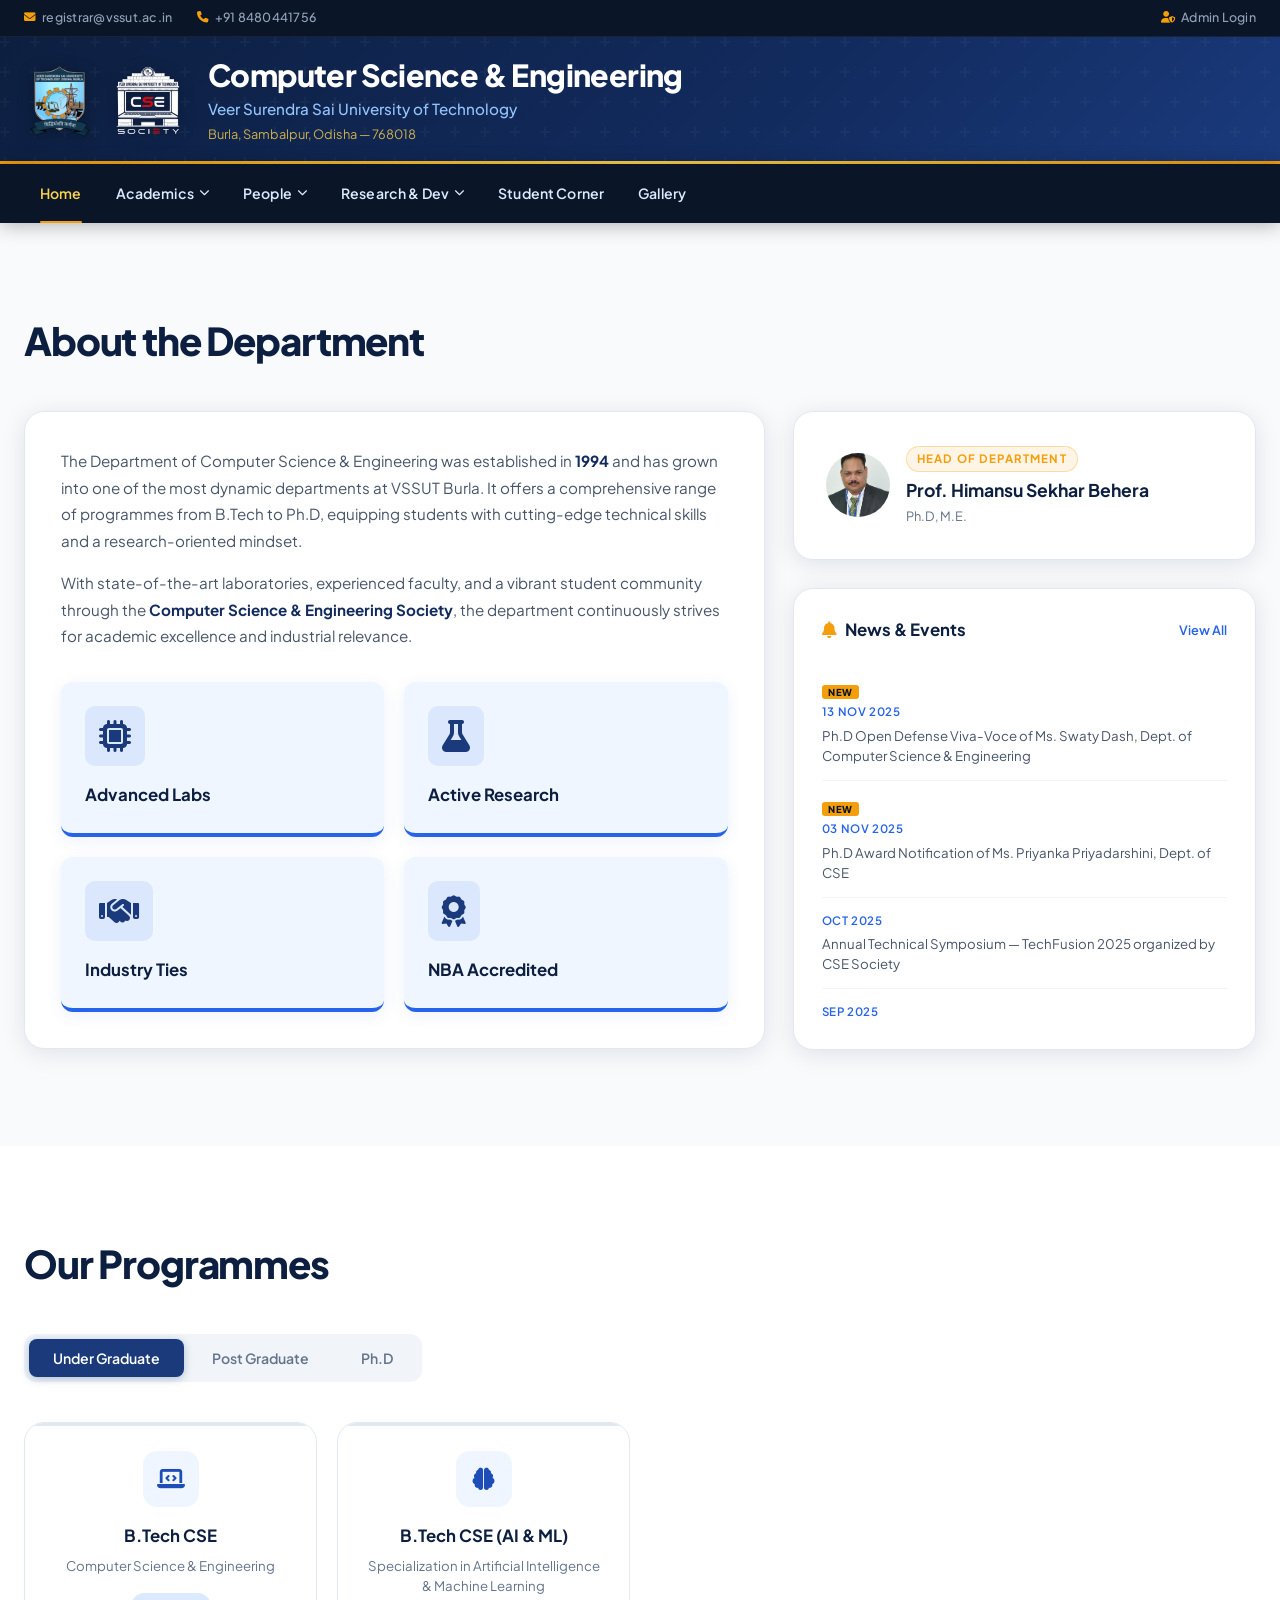
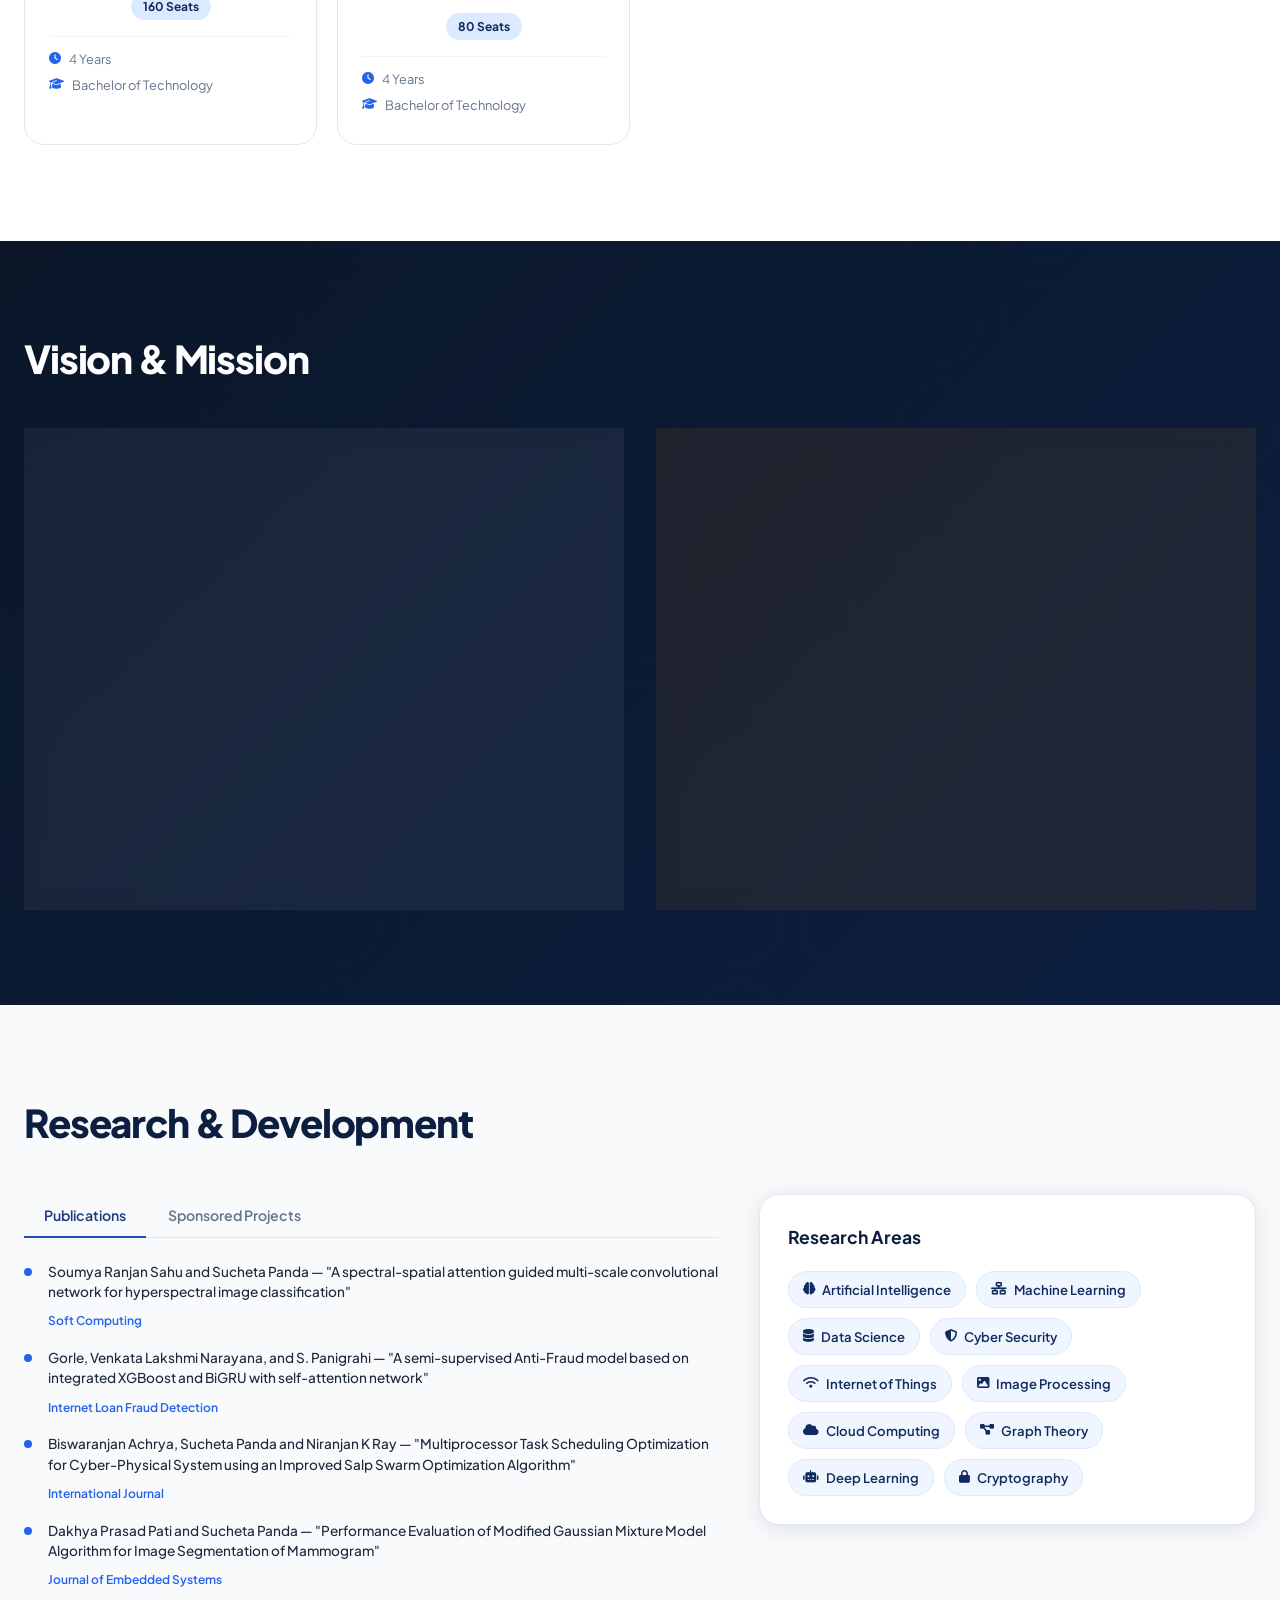
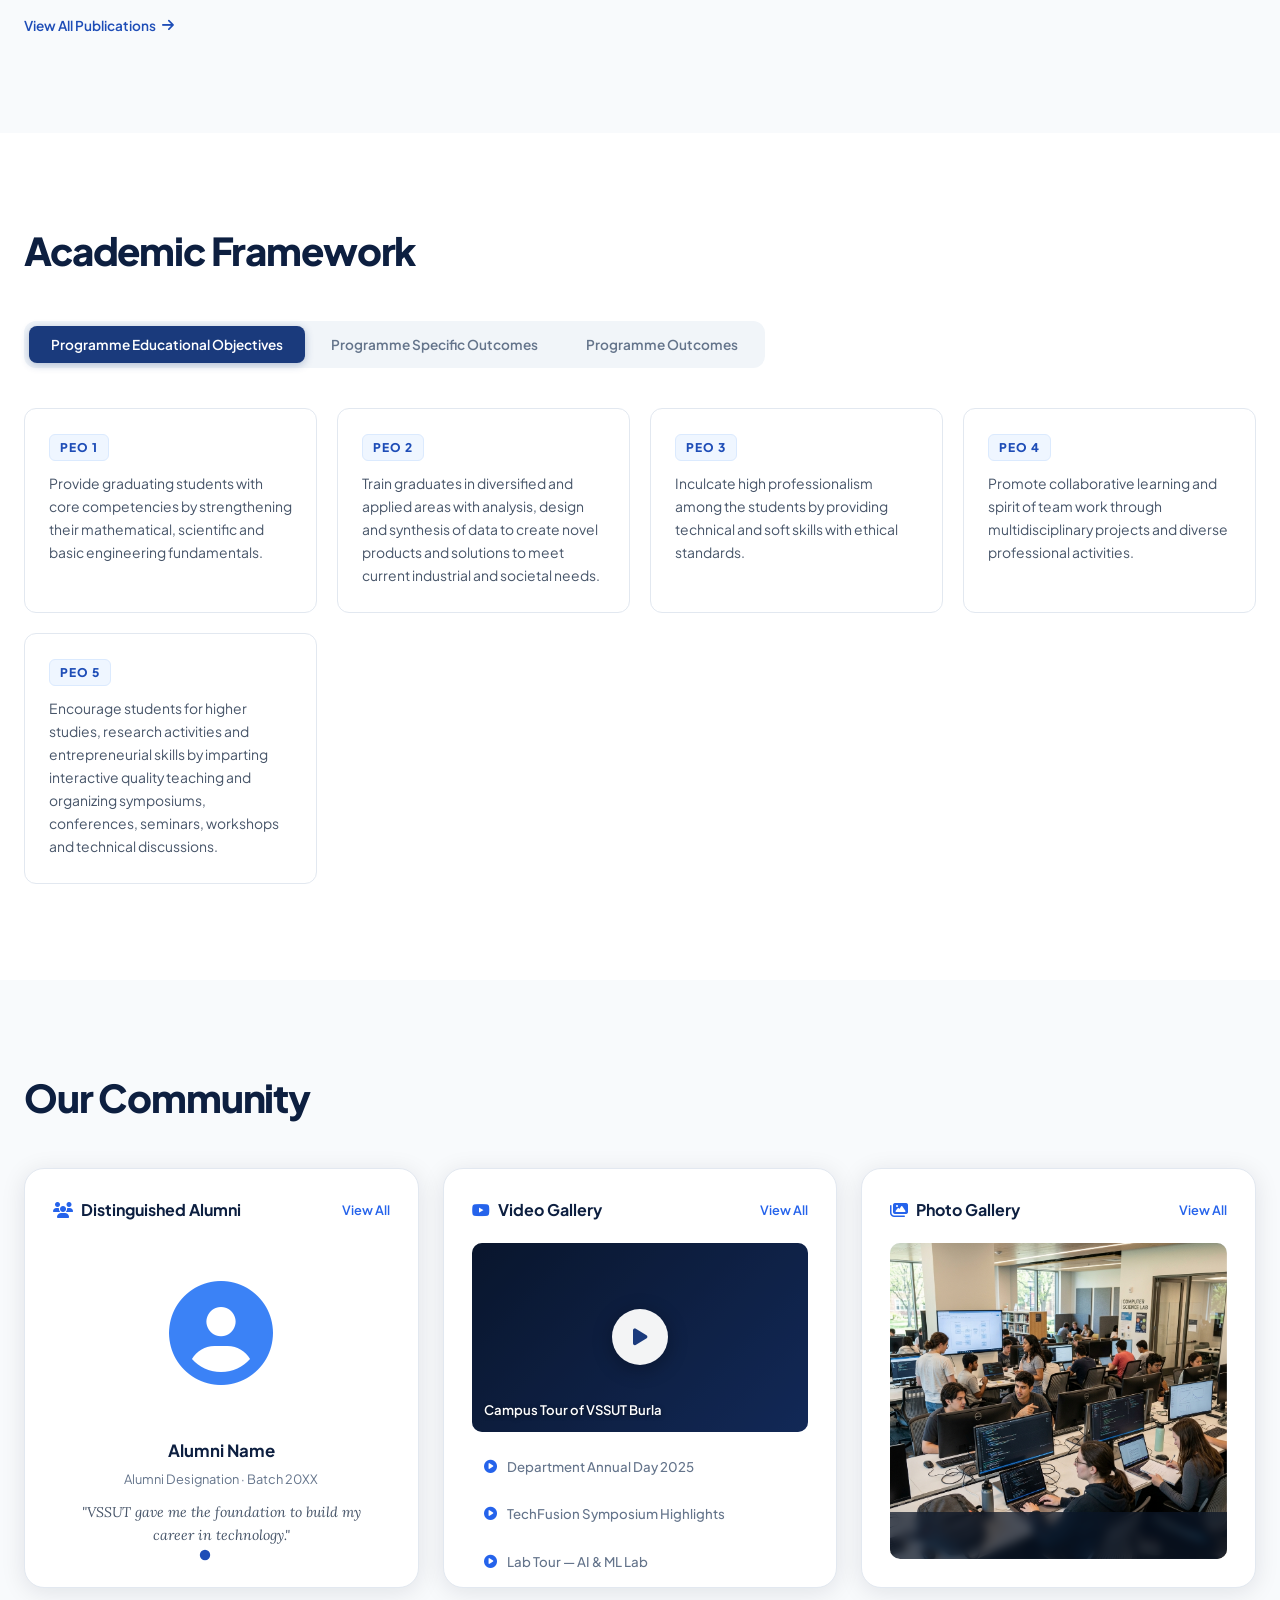
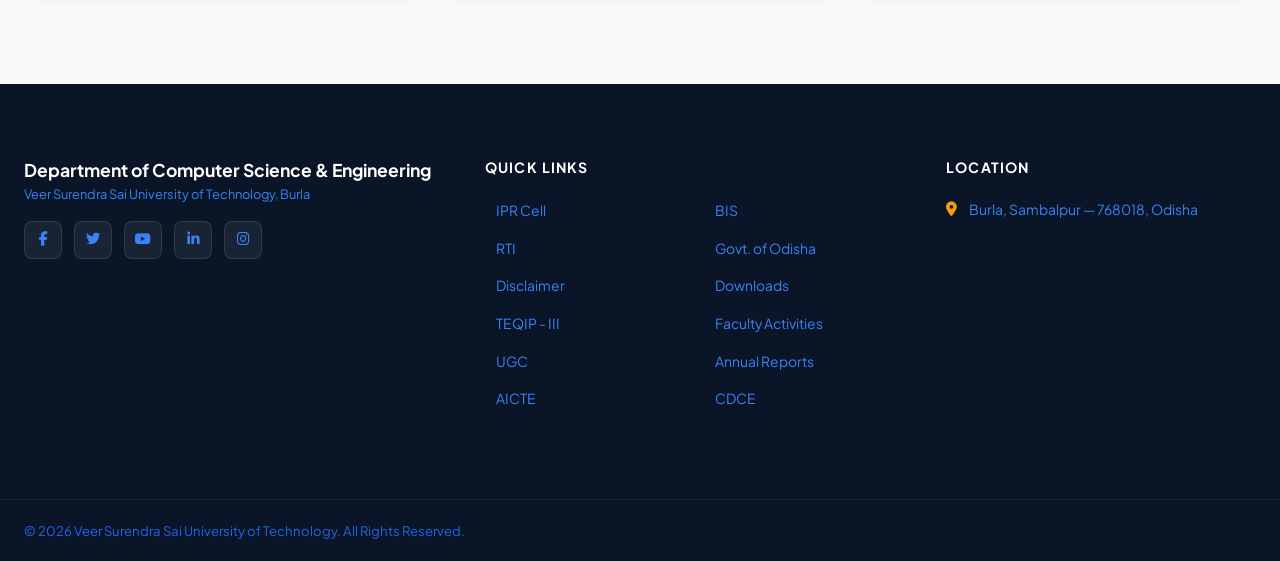
==== commit 93c13173: "authentication" ====
--- a/index.html
+++ b/index.html
@@ -728,7 +728,7 @@
     <script src="script.js"></script>
 
     <!-- Dropdown Login Screen Overlay -->
-    <div class="login-screen" id="loginScreen">
+    <div class="login-screen" id="admin-login-overlay">
         <button class="close-login-btn" id="closeLoginBtn"><i class="fas fa-times"></i></button>
         <div class="login-card">
             <div class="login-header">
@@ -736,15 +736,15 @@
                 <h2>Admin Portal</h2>
                 <p>Sign in to access the department dashboard</p>
             </div>
-            <form class="login-form" id="adminLoginForm">
+            <form class="login-form" id="admin-login-form">
                 <div class="input-group">
-                    <label for="username"><i class="fas fa-user"></i> Username</label>
-                    <input type="text" id="username" placeholder="Enter admin username" required autocomplete="off">
+                    <label for="login-email"><i class="fas fa-envelope"></i> Email</label>
+                    <input type="email" id="login-email" placeholder="Enter admin email" required autocomplete="off">
                 </div>
                 <div class="input-group">
-                    <label for="password"><i class="fas fa-lock"></i> Password</label>
+                    <label for="login-password"><i class="fas fa-lock"></i> Password</label>
                     <div class="password-wrapper">
-                        <input type="password" id="password" placeholder="Enter admin password" required>
+                        <input type="password" id="login-password" placeholder="Enter admin password" required>
                         <i class="fas fa-eye toggle-password" id="togglePassword"></i>
                     </div>
                 </div>
@@ -754,7 +754,7 @@
                     </label>
                     <a href="#" class="forgot-pwd">Forgot password?</a>
                 </div>
-                <button type="submit" class="btn-login" id="loginBtn">Login <i class="fas fa-sign-in-alt"></i></button>
+                <button type="submit" class="btn-login" id="login-submit-btn">Login <i class="fas fa-sign-in-alt"></i></button>
             </form>
             <div class="login-footer">
                 <p>Authorized Personnel Only</p>
@@ -763,6 +763,7 @@
     </div>
 
     <script src="js/admin_login.js"></script>
+    <script type="module" src="js/admin-auth.js"></script>
 </body>
 
 </html>
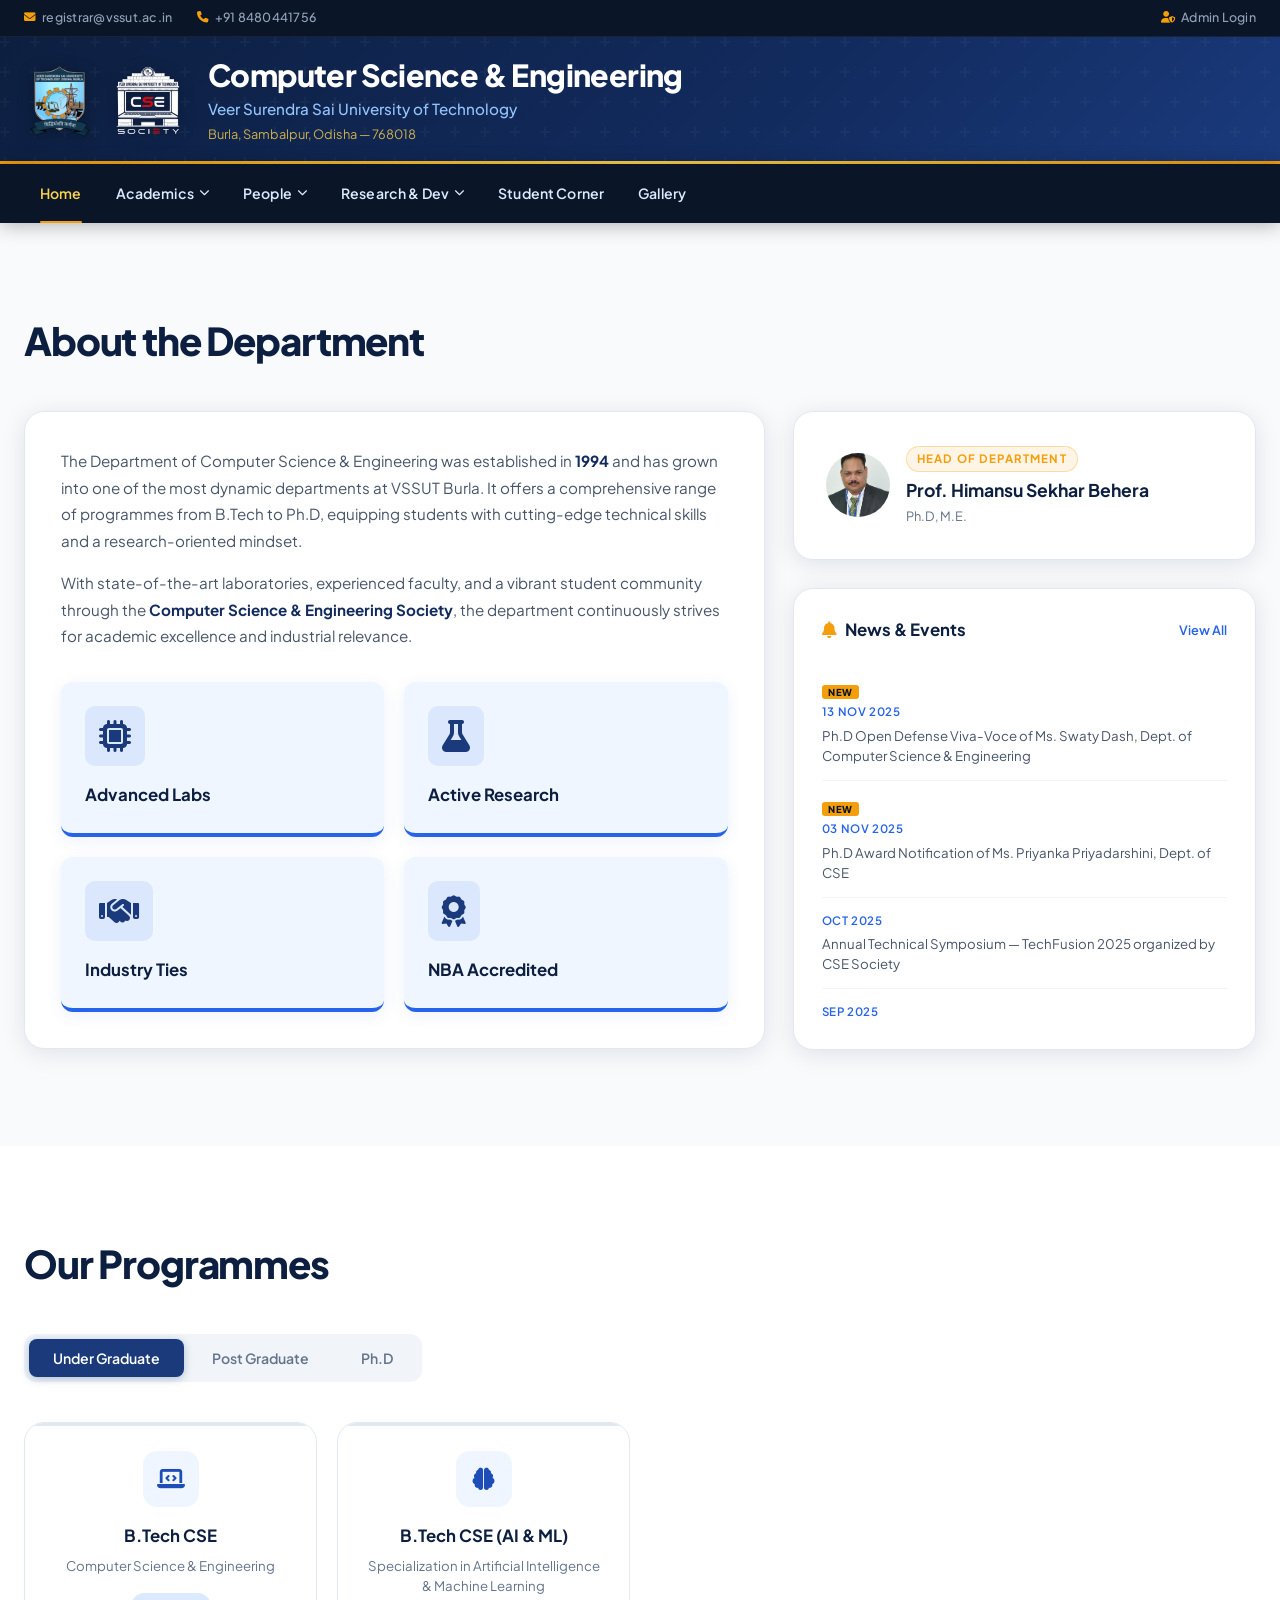
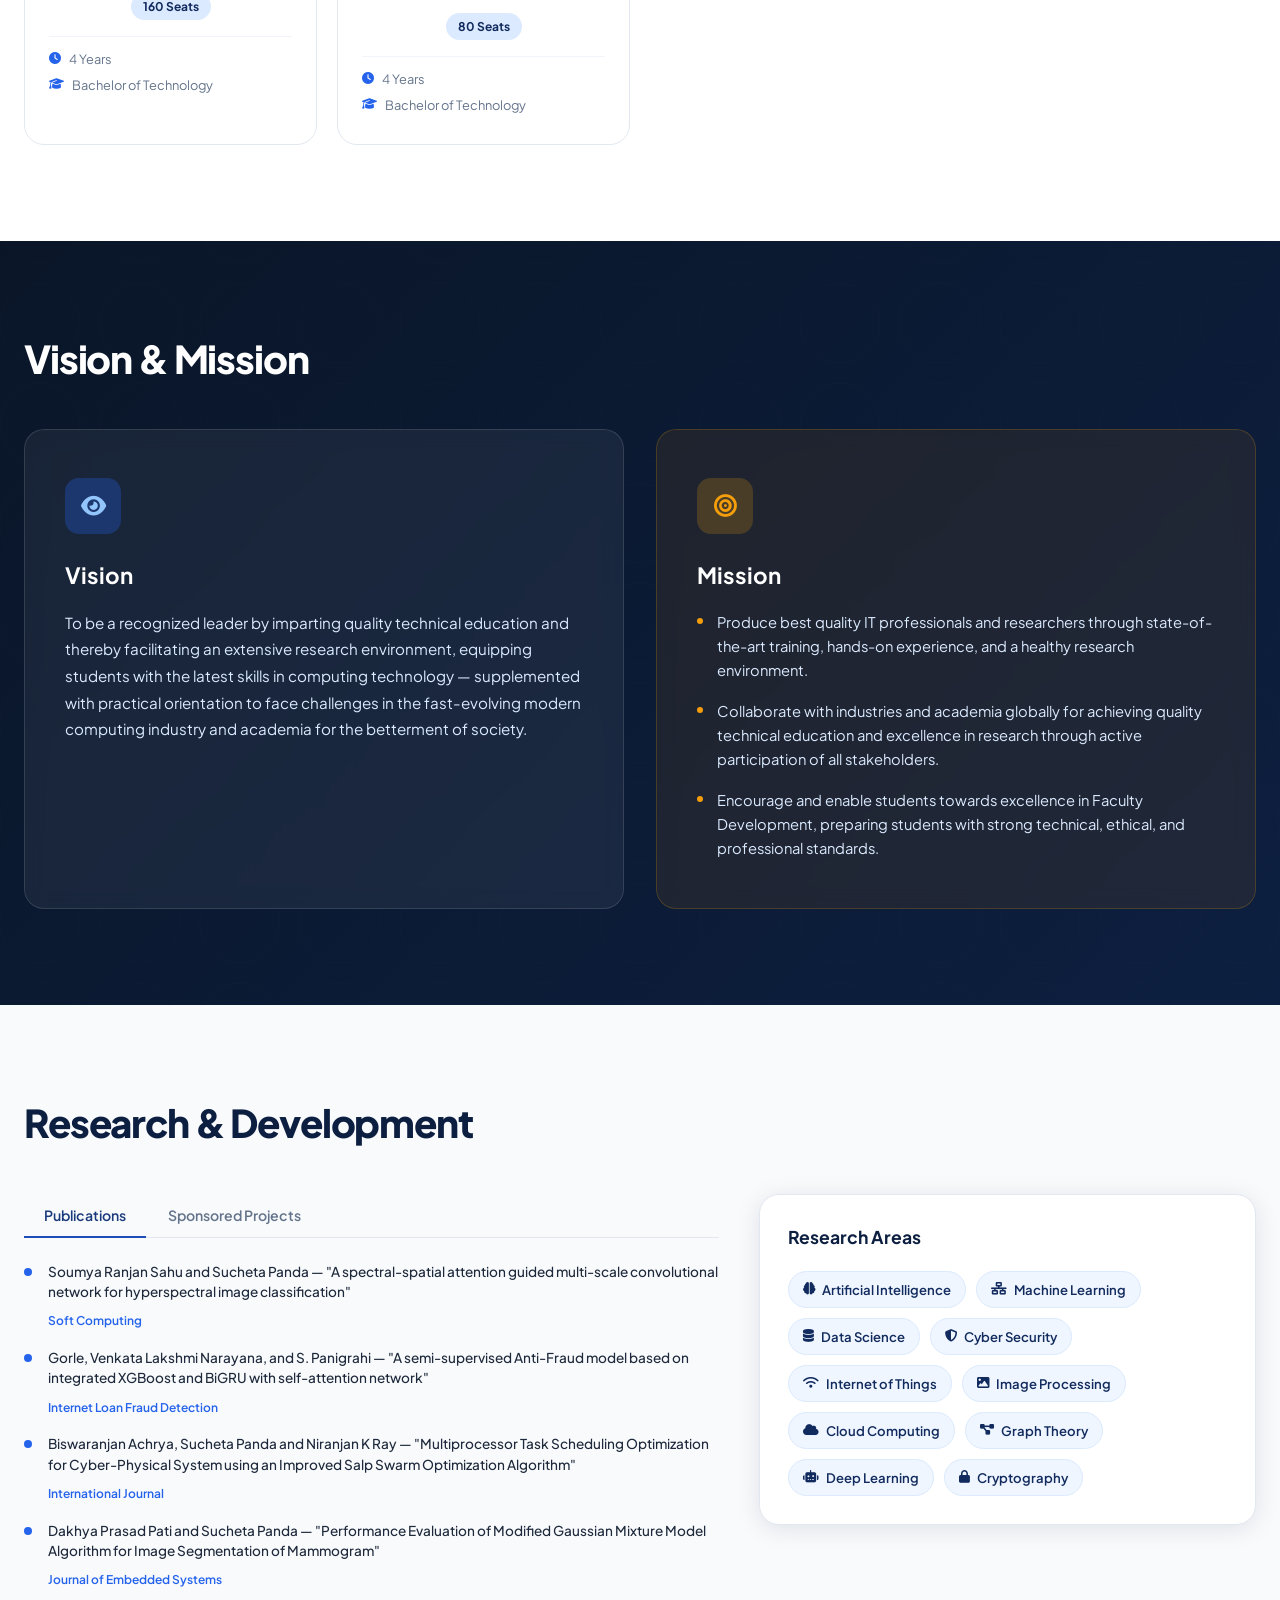
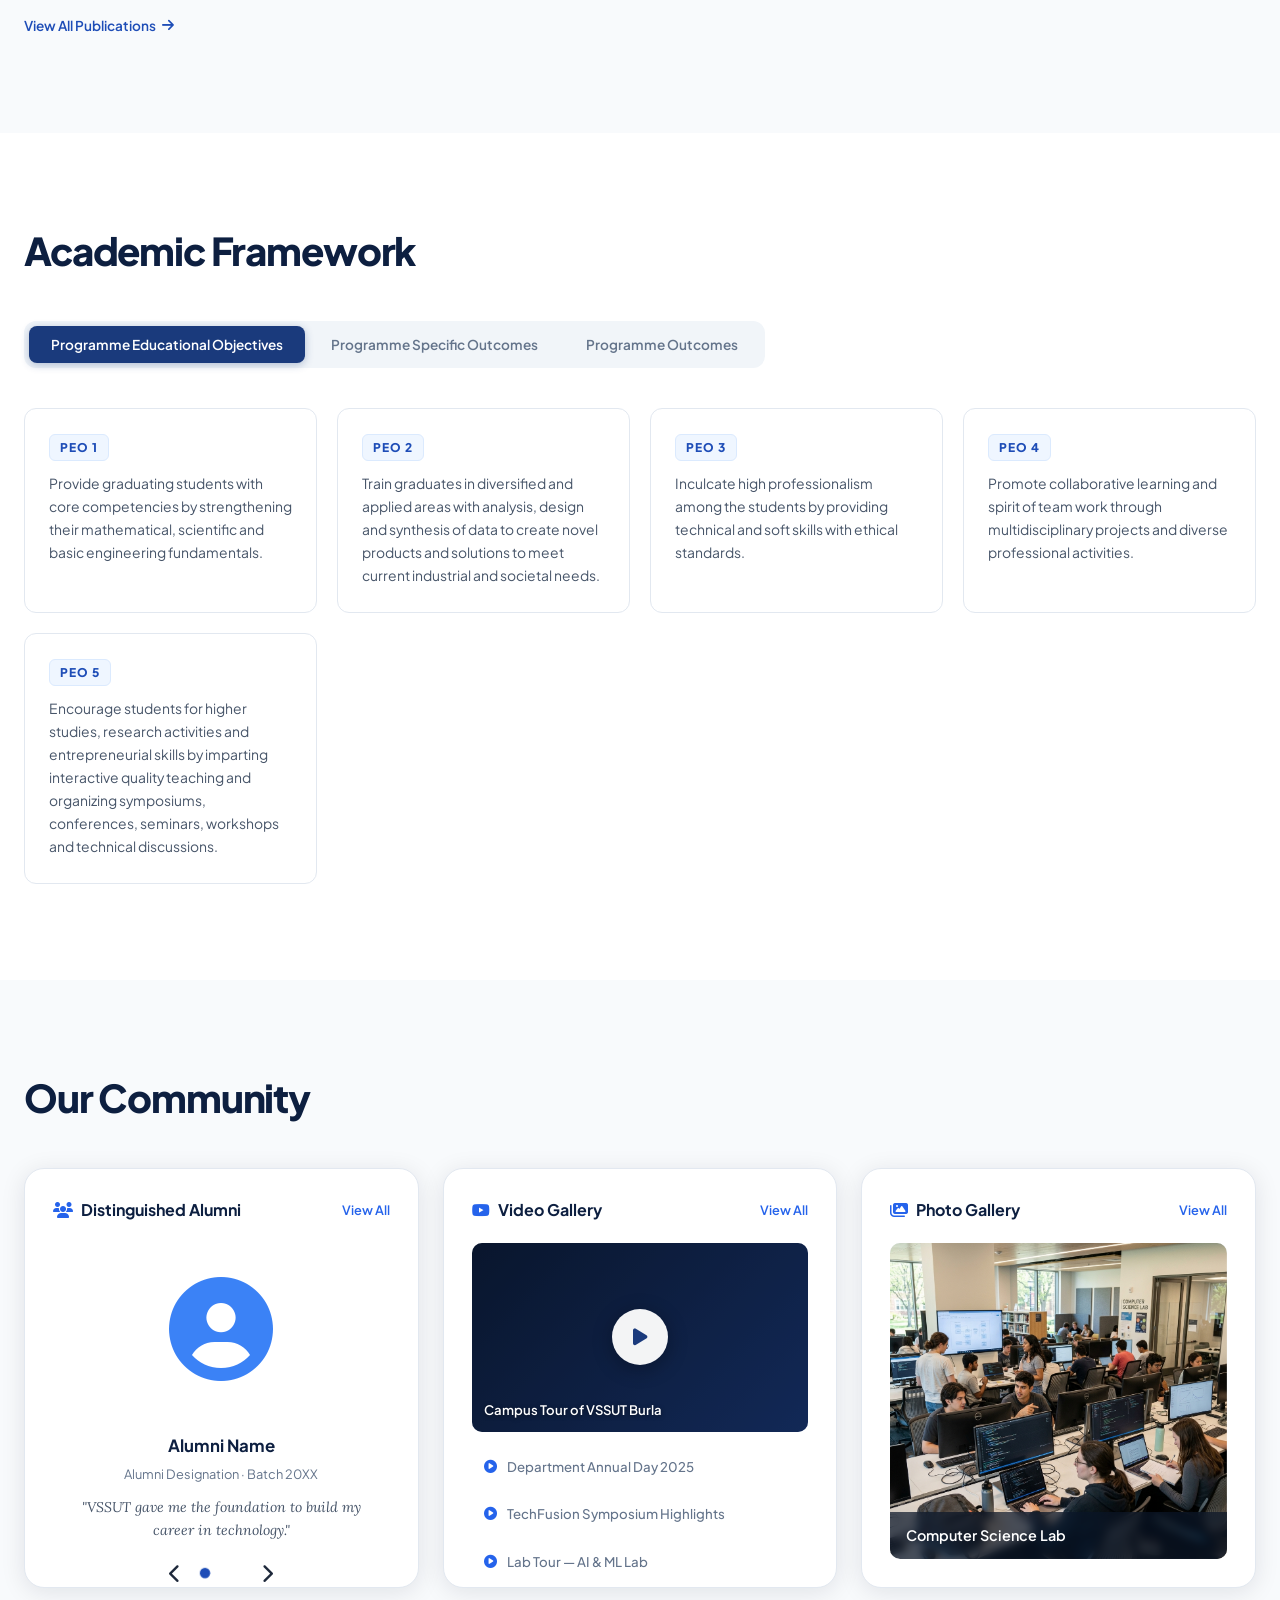
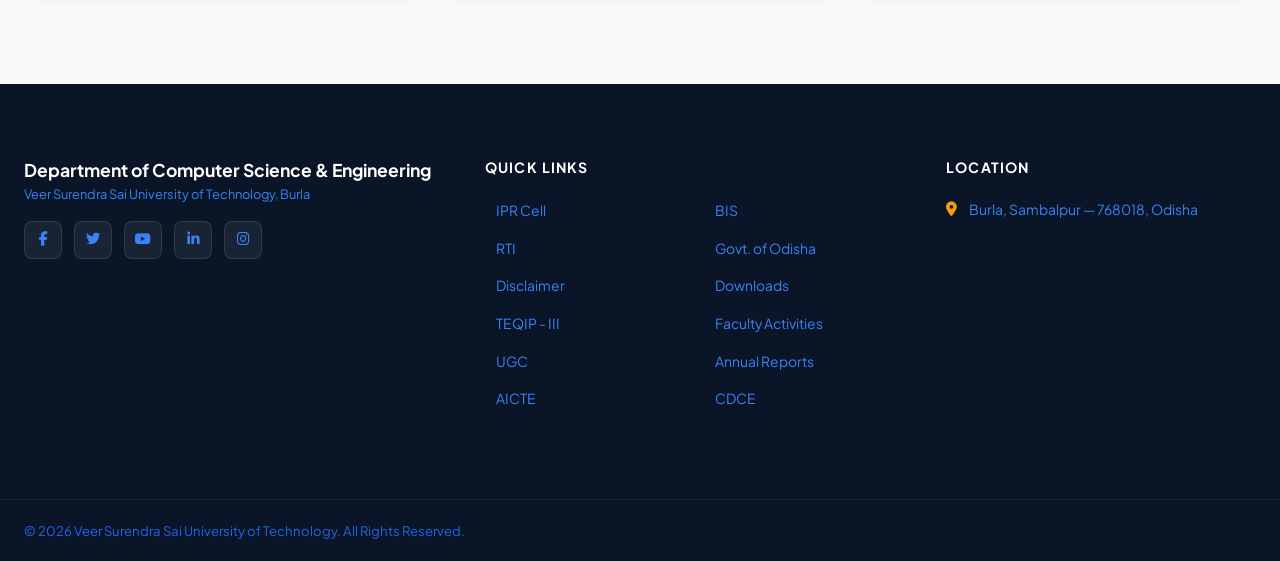
==== commit 0d80a833: "news, research and alumini working" ====
--- a/index.html
+++ b/index.html
@@ -611,10 +611,14 @@
                                 professional approach."</p>
                         </div>
                     </div>
-                    <div class="carousel-dots" id="alumniDots">
-                        <span class="dot active" data-idx="0"></span>
-                        <span class="dot" data-idx="1"></span>
-                        <span class="dot" data-idx="2"></span>
+                    <div style="display: flex; align-items: center; justify-content: center; gap: 15px; margin-top: 15px;">
+                        <button id="alumniPrev" style="background: none; border: none; color: var(--gray-500); font-size: 1.2rem; cursor: pointer; padding: 5px; transition: color 0.3s;" onmouseover="this.style.color='var(--primary)'" onmouseout="this.style.color='var(--gray-500)'"><i class="fas fa-chevron-left"></i></button>
+                        <div class="carousel-dots" id="alumniDots" style="margin-top: 0;">
+                            <span class="dot active" data-idx="0"></span>
+                            <span class="dot" data-idx="1"></span>
+                            <span class="dot" data-idx="2"></span>
+                        </div>
+                        <button id="alumniNext" style="background: none; border: none; color: var(--gray-500); font-size: 1.2rem; cursor: pointer; padding: 5px; transition: color 0.3s;" onmouseover="this.style.color='var(--primary)'" onmouseout="this.style.color='var(--gray-500)'"><i class="fas fa-chevron-right"></i></button>
                     </div>
                 </div>
 
@@ -764,6 +768,9 @@
 
     <script src="js/admin_login.js"></script>
     <script type="module" src="js/admin-auth.js"></script>
+    <script type="module" src="js/news-feed.js"></script>
+    <script type="module" src="js/research-feed.js"></script>
+    <script type="module" src="js/alumni-feed.js"></script>
 </body>
 
 </html>
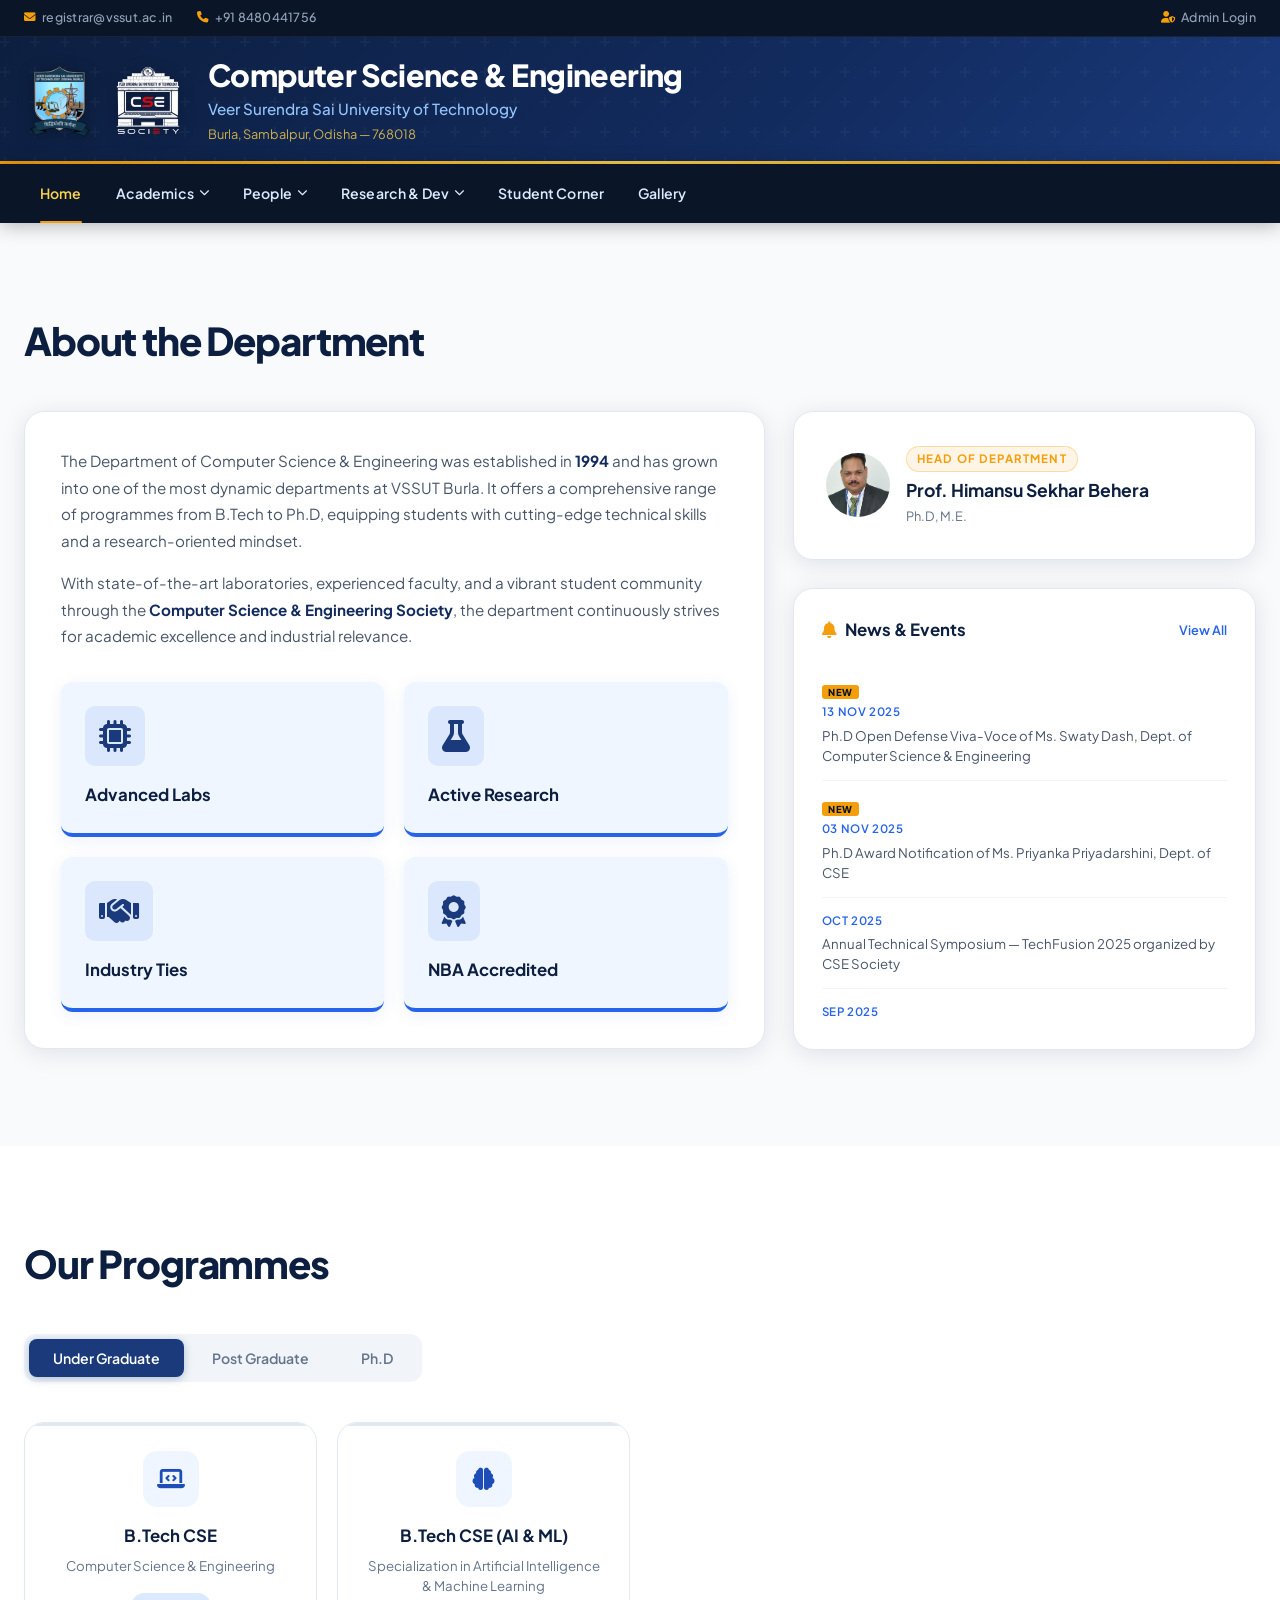
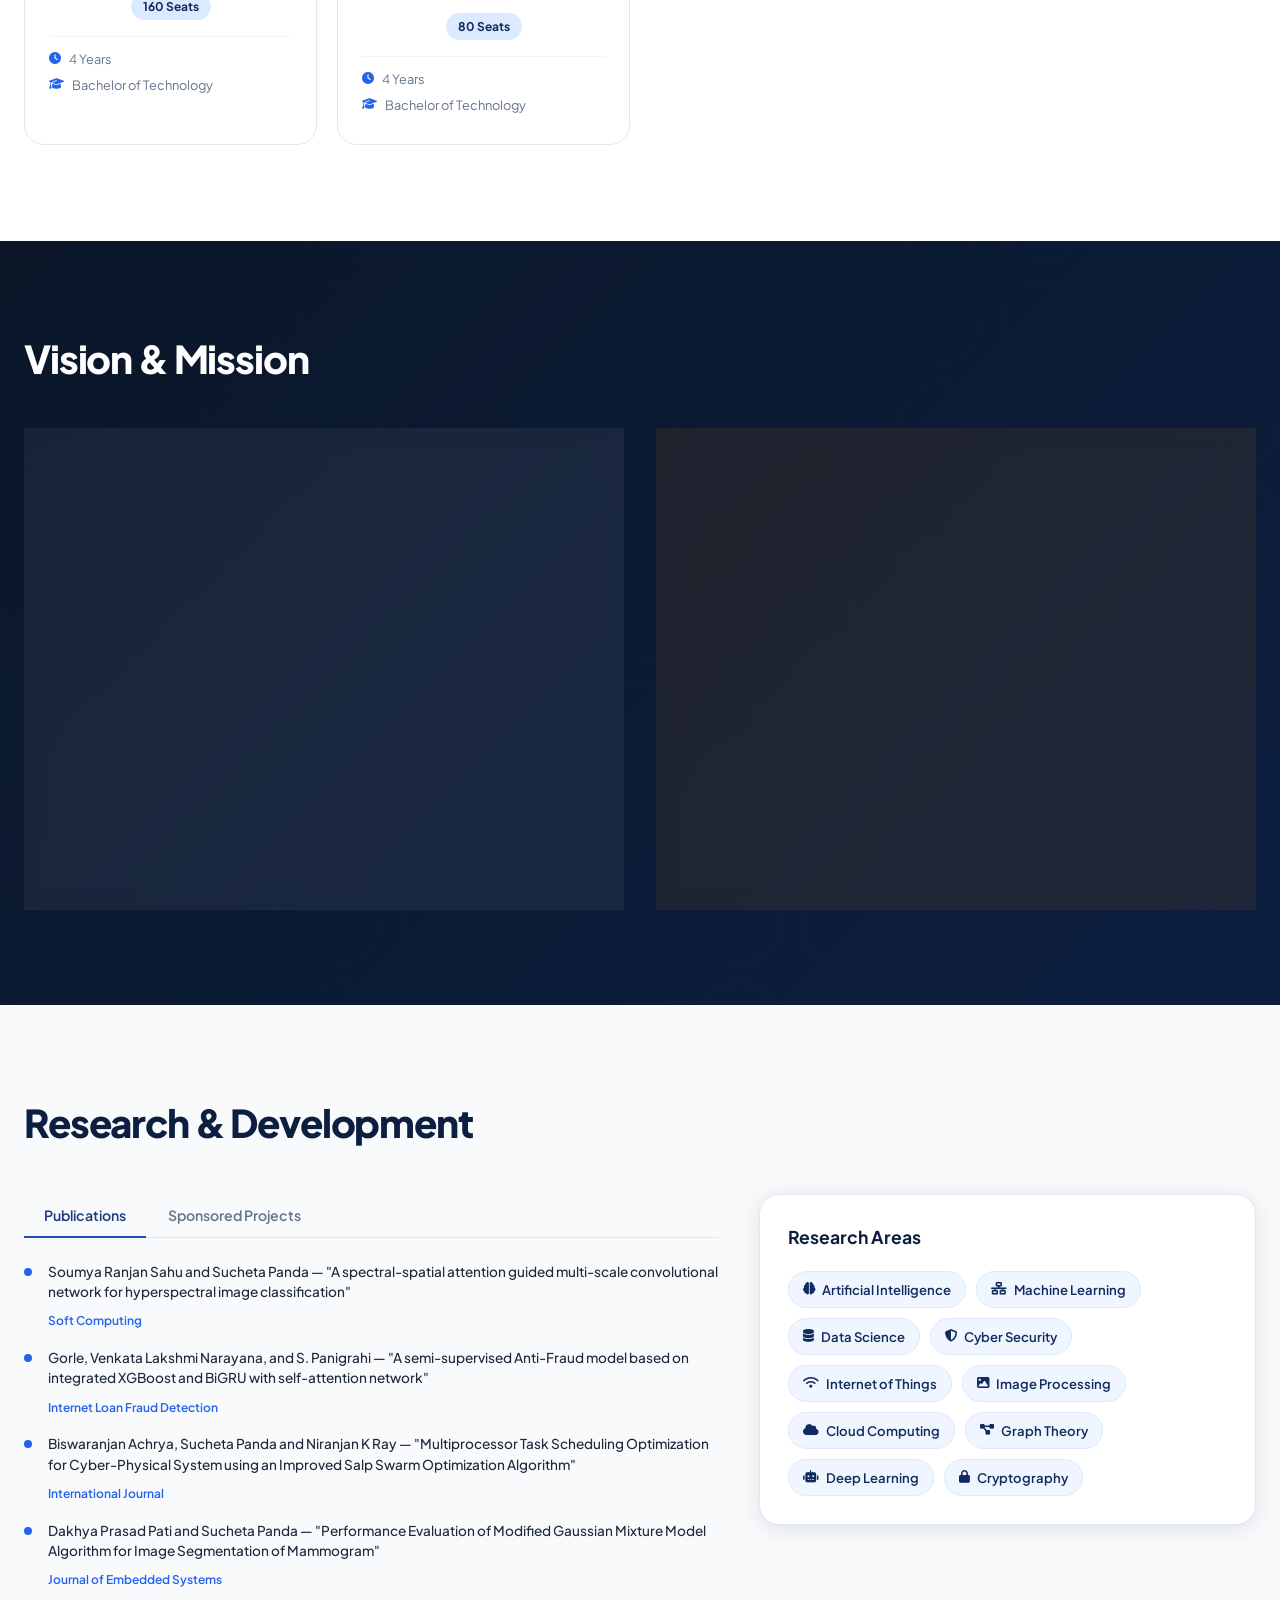
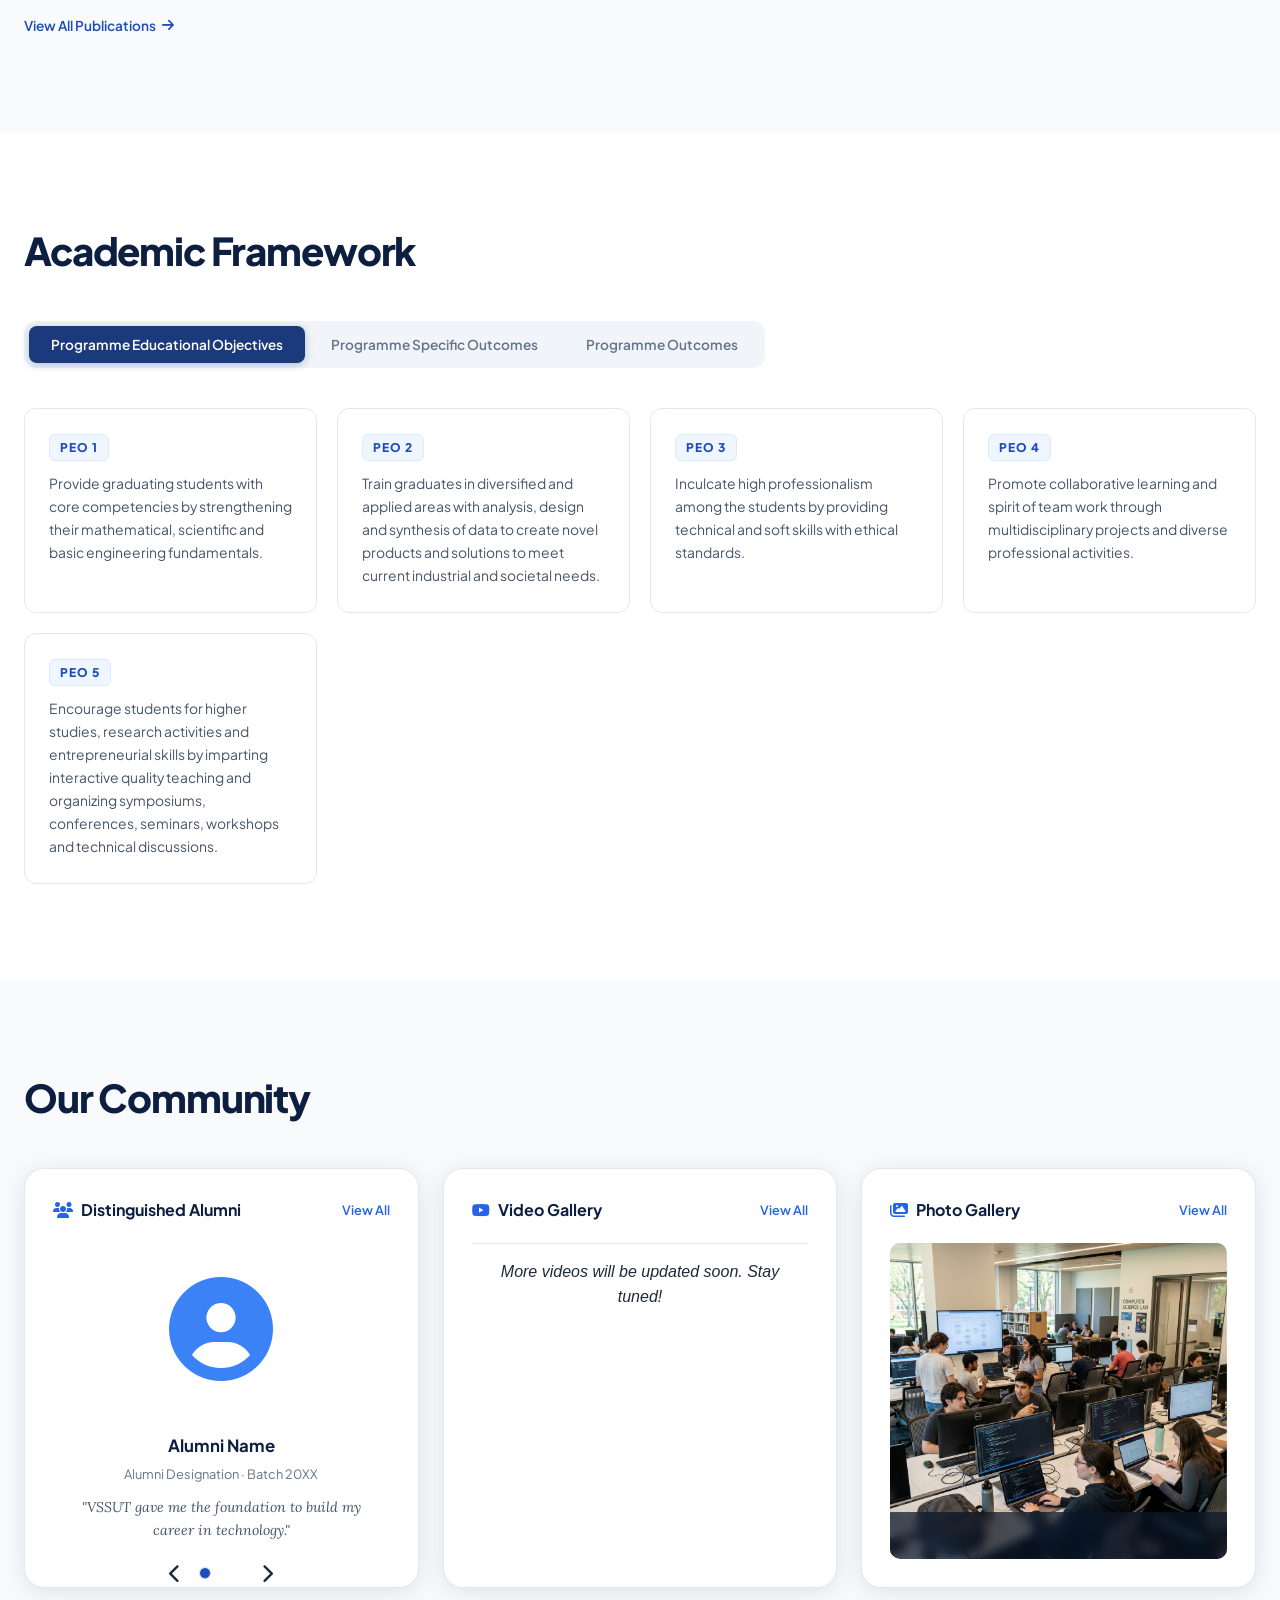
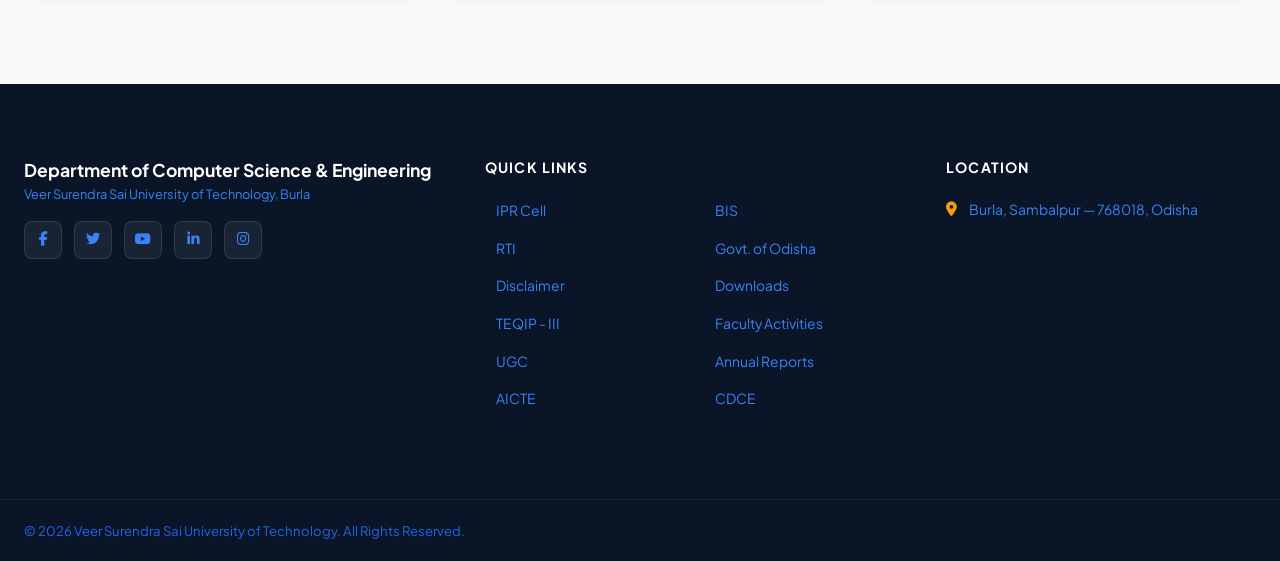
==== commit fff3a354: "updated all body" ====
--- a/index.html
+++ b/index.html
@@ -53,28 +53,28 @@
             <ul class="nav-links" id="nav-links">
                 <li><a href="index.html" class="nav-link active">Home</a></li>
                 <li class="has-dropdown">
-                    <a href="#programmes" class="nav-link">Academics <i class="fas fa-chevron-down"></i></a>
+                    <a href="html/courses.html" class="nav-link">Academics <i class="fas fa-chevron-down"></i></a>
                     <ul class="dropdown">
-                        <li><a href="#cources">Courses</a></li>
+                        <li><a href="html/courses.html">Courses</a></li>
                     </ul>
                 </li>
                 <li class="has-dropdown">
-                    <a href="#people" class="nav-link">People <i class="fas fa-chevron-down"></i></a>
+                    <a href="html/faculty.html" class="nav-link">People <i class="fas fa-chevron-down"></i></a>
                     <ul class="dropdown">
-                        <li><a href="#people">Faculty</a></li>
-                         <li><a href="#people">Guest Faculty</a></li>
-                        <li><a href="#people">Staff</a></li>
+                        <li><a href="html/faculty.html">Faculty</a></li>
+                        <li><a href="html/guest-faculty.html">Guest Faculty</a></li>
+                        <li><a href="html/staff.html">Staff</a></li>
                     </ul>
                 </li>
                 <li class="has-dropdown">
-                    <a href="#people" class="nav-link">Research &amp; Dev <i class="fas fa-chevron-down"></i></a>
+                    <a href="html/publications.html" class="nav-link">Research &amp; Dev <i class="fas fa-chevron-down"></i></a>
                     <ul class="dropdown">
-                        <li><a href="#people">All Publications</a></li>
-                        <li><a href="#people">All Projects</a></li>
+                        <li><a href="html/publications.html">All Publications</a></li>
+                        <li><a href="html/projects.html">All Projects</a></li>
                     </ul>
                 </li>
-                <li><a href="#student" class="nav-link">Student Corner</a></li>
-                <li><a href="#gallery" class="nav-link">Gallery</a></li>
+                <li><a href="html/student-corner.html" class="nav-link">Student Corner</a></li>
+                <li><a href="html/gallery.html" class="nav-link">Gallery</a></li>
             </ul>
         </div>
     </nav>
@@ -628,22 +628,13 @@
                         <h3><i class="fab fa-youtube"></i> Video Gallery</h3>
                         <a href="#" class="view-all-link">View All</a>
                     </div>
-                    <div class="video-thumb">
-                        <a href="https://www.youtube.com/watch?v=VSSUT" target="_blank" class="video-play-wrap">
-                            <div class="video-thumb-img">
-                                <div class="video-thumb-bg"></div>
-                                <div class="play-btn"><i class="fas fa-play"></i></div>
-                                <div class="video-label">Campus Tour of VSSUT Burla</div>
-                            </div>
-                        </a>
-                    </div>
-                    <div class="video-list">
-                        <a href="#" class="video-list-item"><i class="fas fa-play-circle"></i> Department Annual Day
-                            2025</a>
-                        <a href="#" class="video-list-item"><i class="fas fa-play-circle"></i> TechFusion Symposium
-                            Highlights</a>
-                        <a href="#" class="video-list-item"><i class="fas fa-play-circle"></i> Lab Tour — AI &amp; ML
-                            Lab</a>
+                    <div class="video-thumb" id="mainVideoContainer" style="margin-bottom: 15px; display: none; position: relative;">
+                        <iframe id="mainVideoIframe" style="width: 100%; aspect-ratio: 16/9; border-radius: 8px;" src="" title="YouTube video player" frameborder="0" allow="accelerometer; autoplay; clipboard-write; encrypted-media; gyroscope; picture-in-picture; web-share" referrerpolicy="strict-origin-when-cross-origin" allowfullscreen></iframe>
+                        <button id="videoPrev" style="position: absolute; top: 50%; left: 10px; transform: translateY(-50%); background: rgba(0,0,0,0.5); border: none; font-size: 1.2rem; cursor: pointer; color: white; width: 40px; height: 40px; border-radius: 50%; display: flex; align-items: center; justify-content: center; transition: all 0.3s; z-index: 10;"><i class="fas fa-chevron-left"></i></button>
+                        <button id="videoNext" style="position: absolute; top: 50%; right: 10px; transform: translateY(-50%); background: rgba(0,0,0,0.5); border: none; font-size: 1.2rem; cursor: pointer; color: white; width: 40px; height: 40px; border-radius: 50%; display: flex; align-items: center; justify-content: center; transition: all 0.3s; z-index: 10;"><i class="fas fa-chevron-right"></i></button>
+                    </div>
+                    <div class="video-list" style="display: flex; align-items: center; justify-content: center; padding: 15px 10px; border-top: 1px solid var(--gray-200);">
+                        <p id="mainVideoMessage" style="text-align: center; color: var(--gray-500); font-style: italic; margin: 0; padding: 0 15px;">More videos will be updated soon. Stay tuned!</p>
                     </div>
                 </div>
 
@@ -771,6 +762,8 @@
     <script type="module" src="js/news-feed.js"></script>
     <script type="module" src="js/research-feed.js"></script>
     <script type="module" src="js/alumni-feed.js"></script>
+    <script type="module" src="js/gallery-feed.js"></script>
+    <script type="module" src="js/video-feed.js"></script>
 </body>
 
 </html>
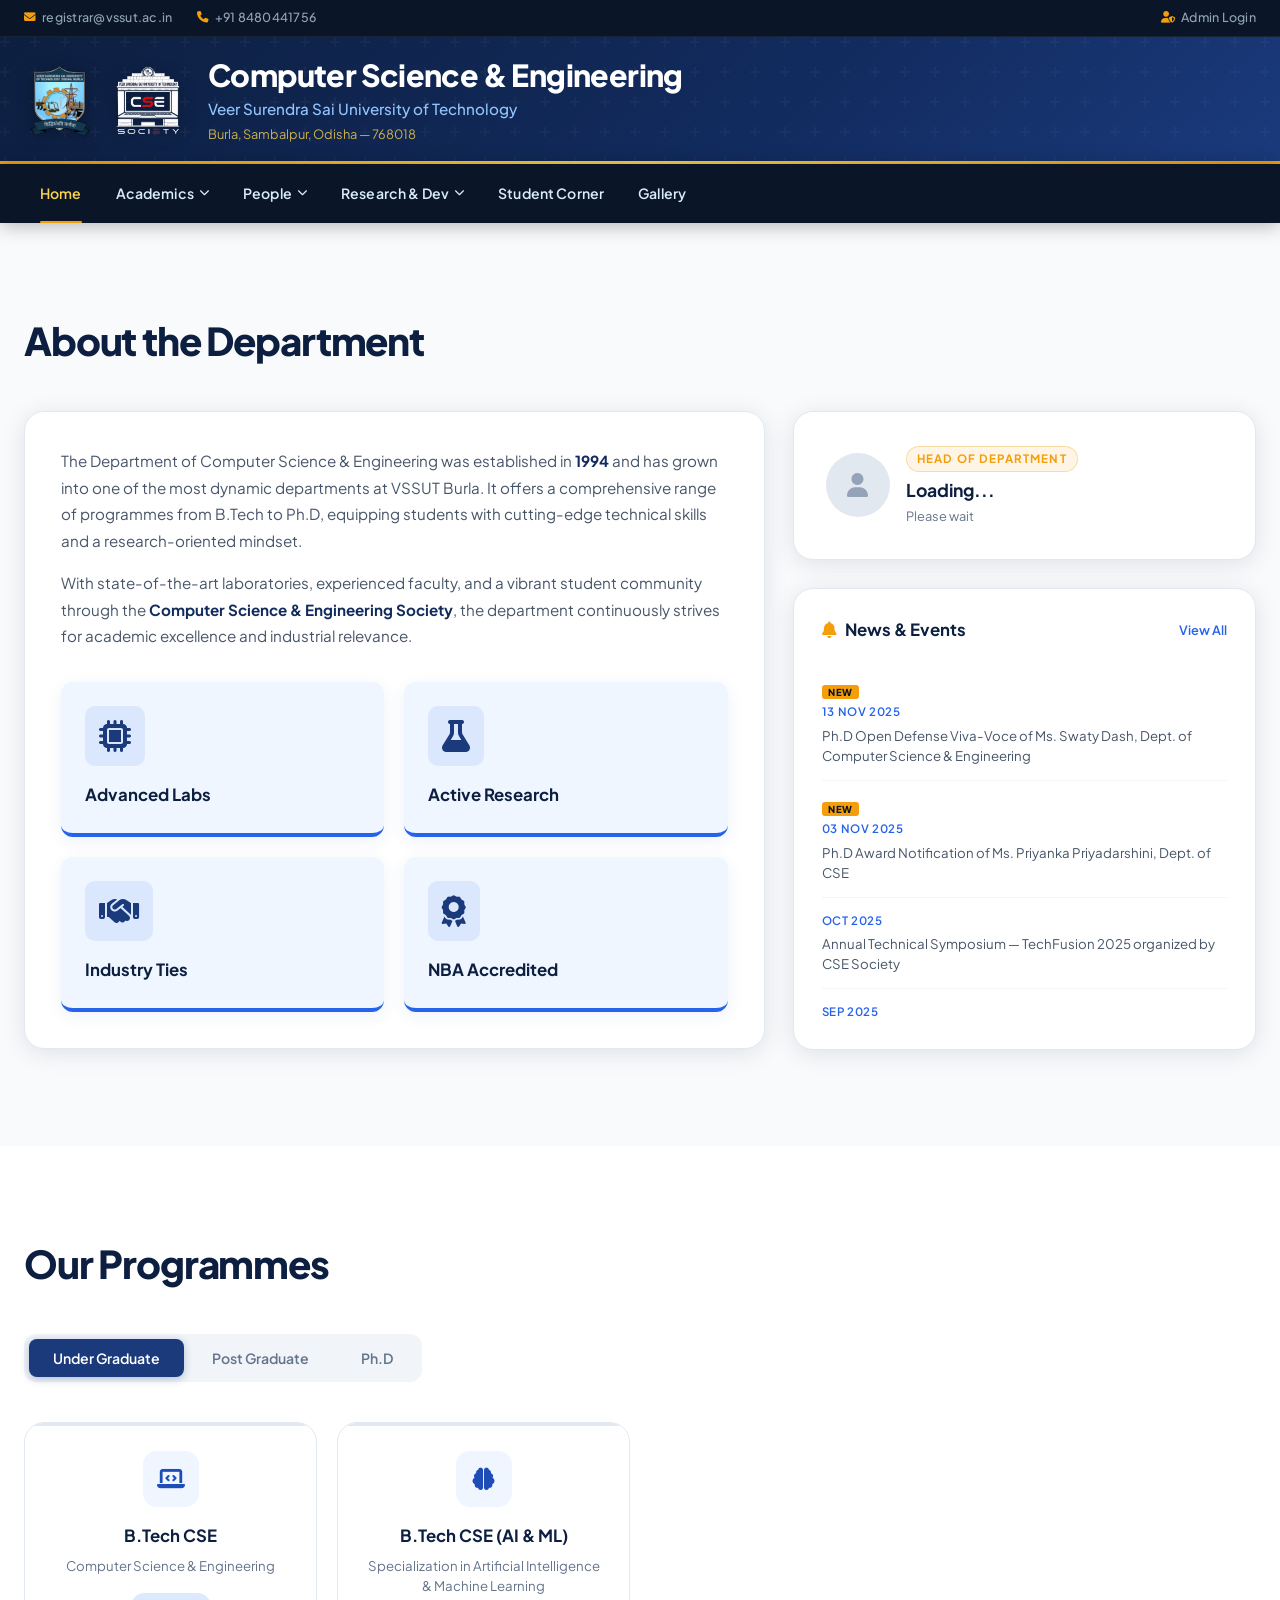
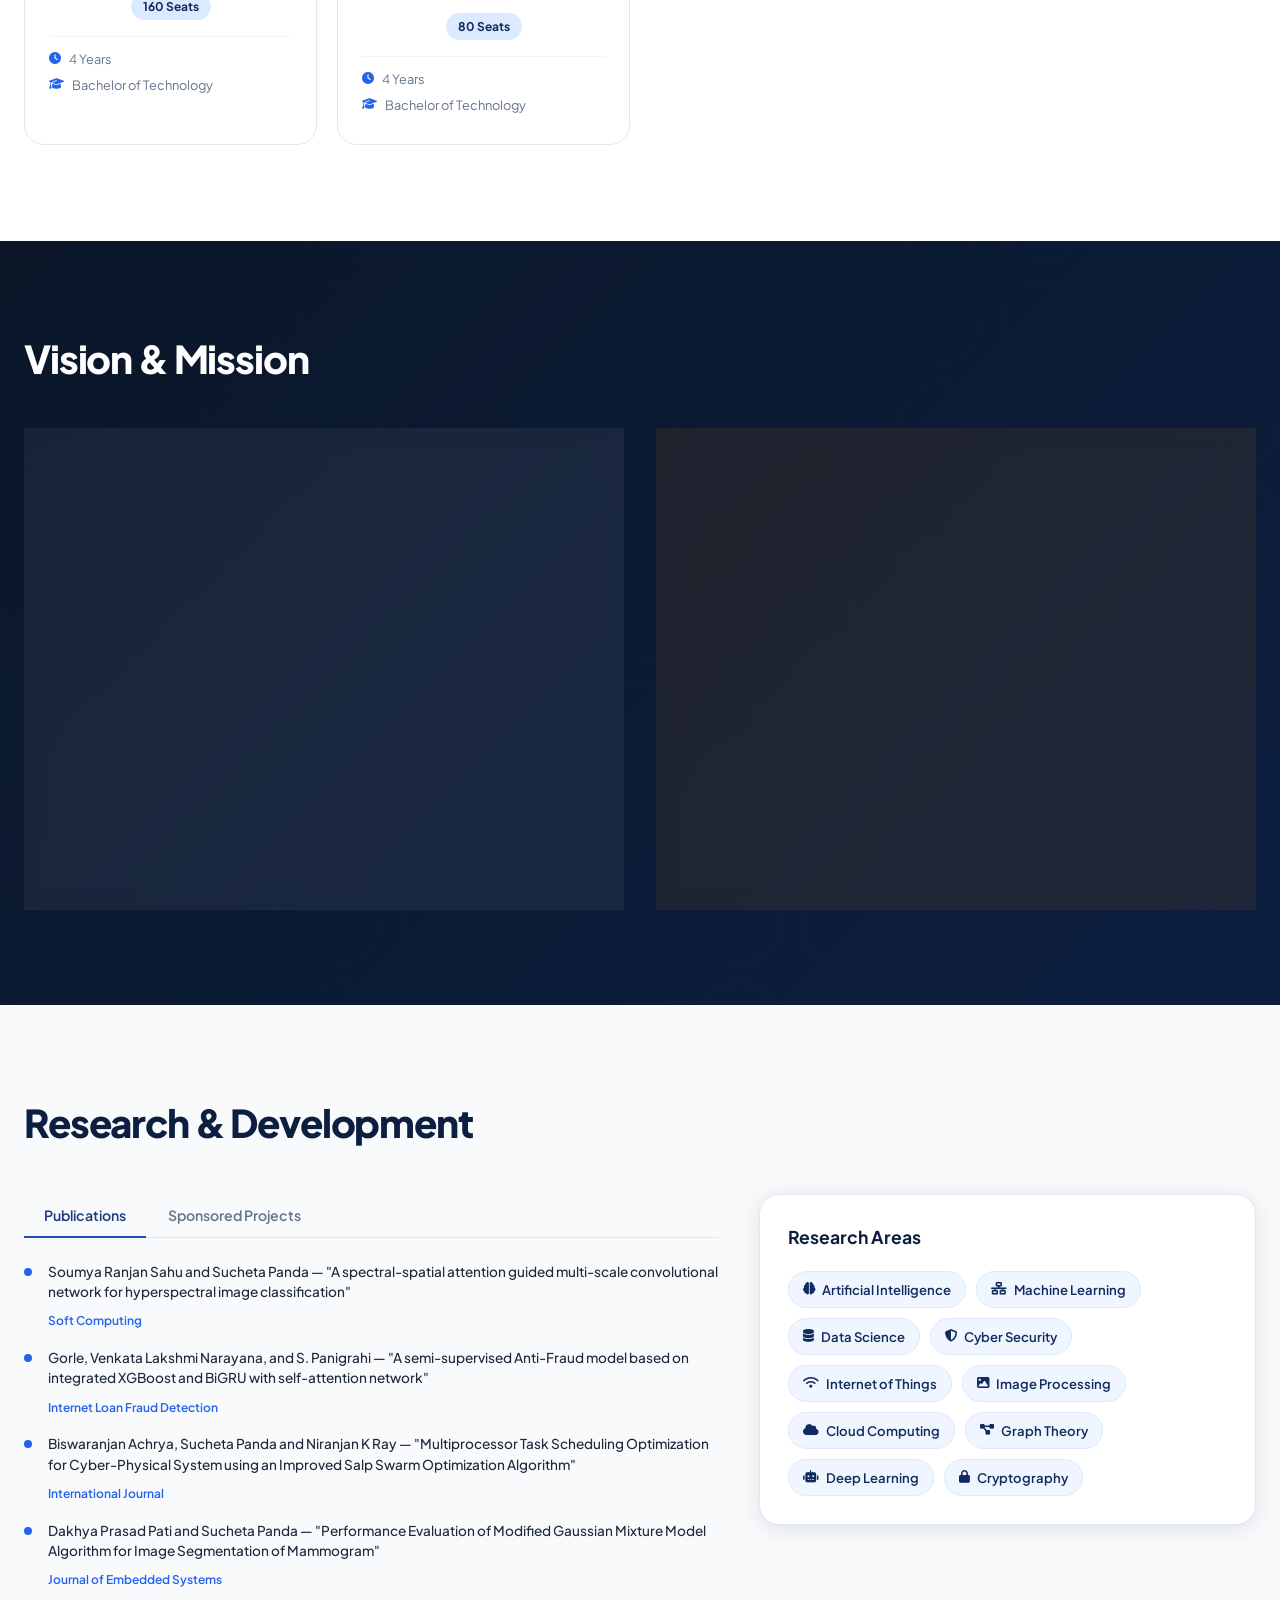
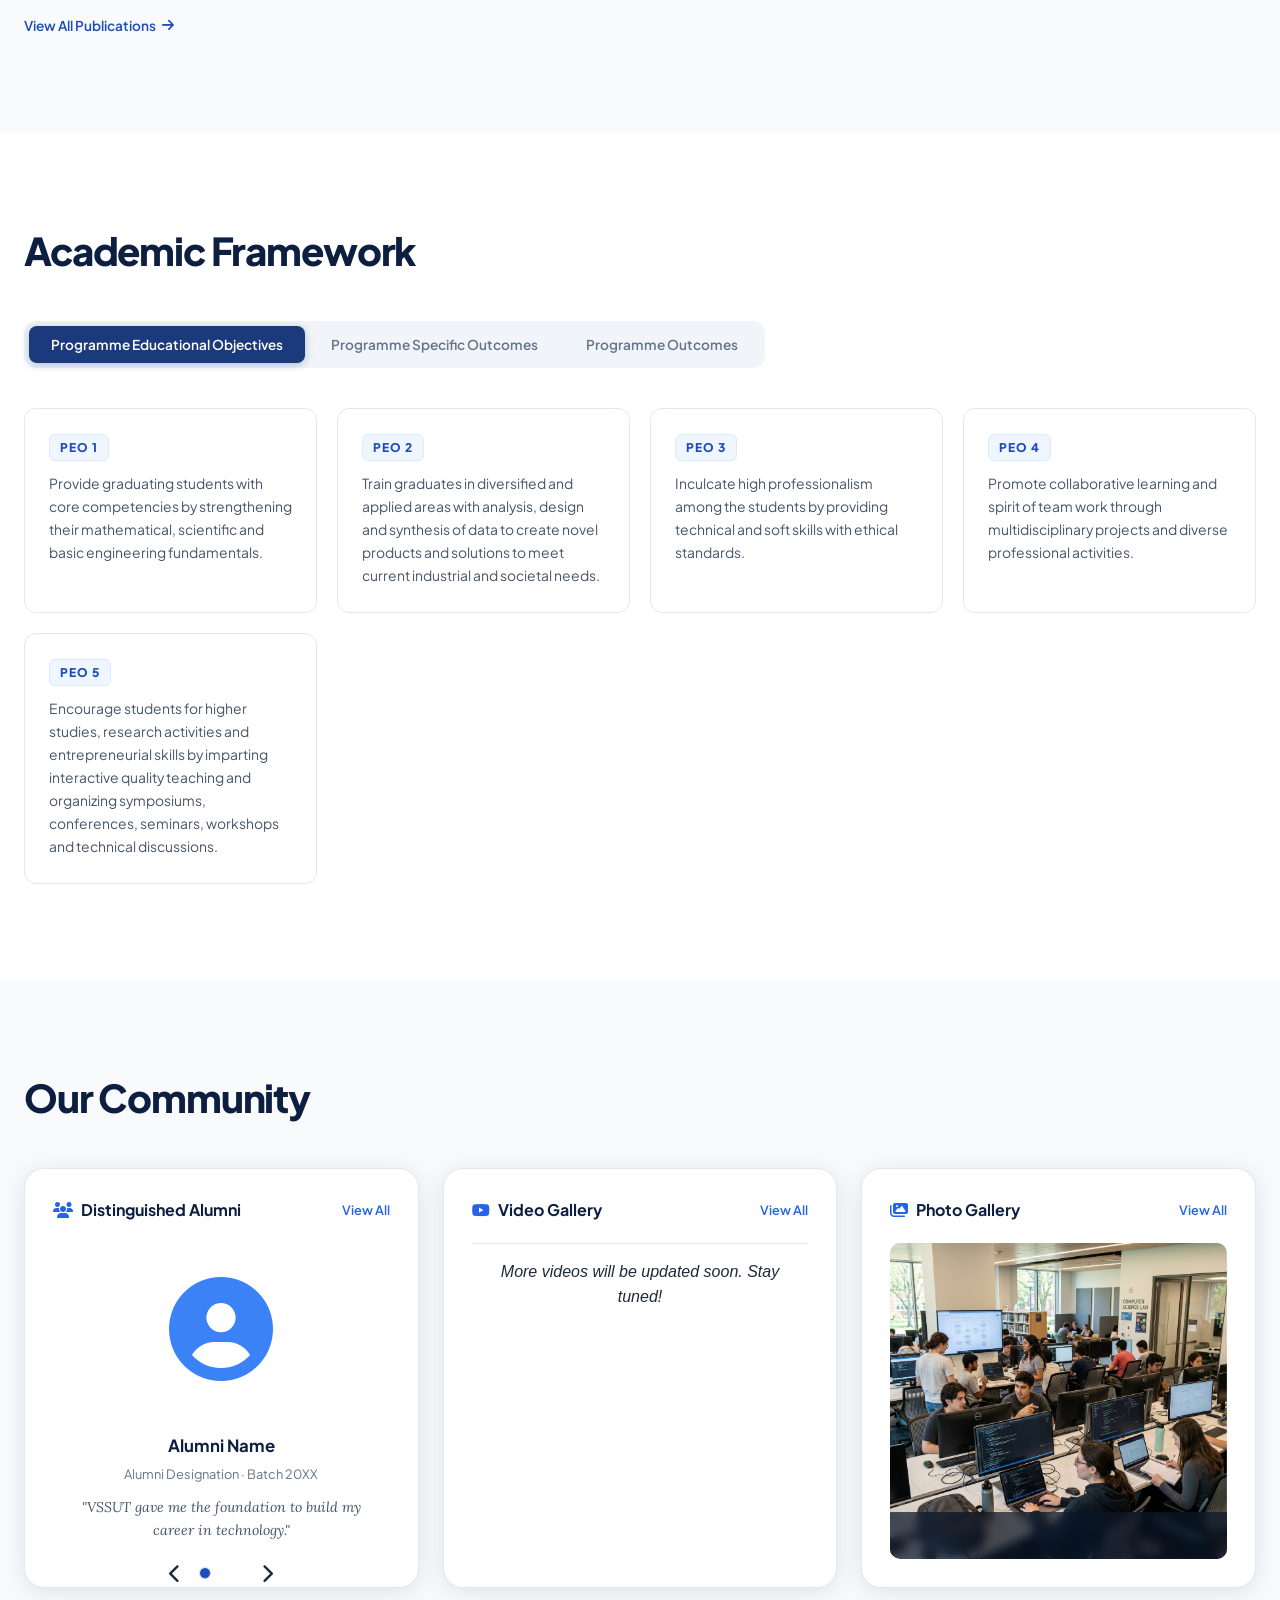
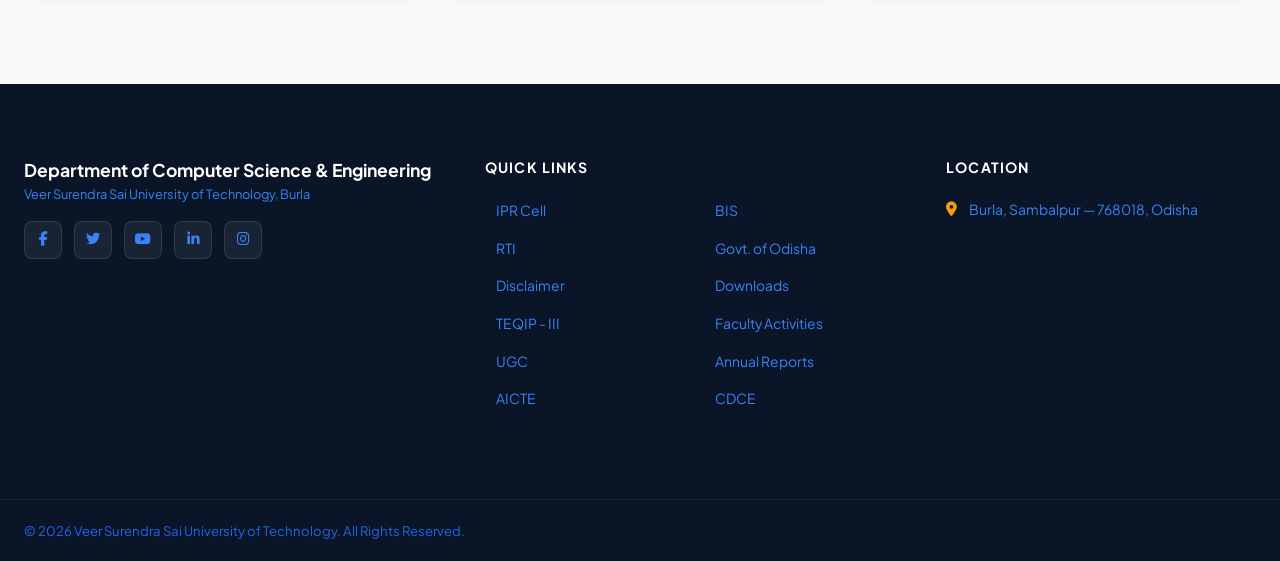
==== commit 067e9dcc: "done pipelines" ====
--- a/index.html
+++ b/index.html
@@ -102,15 +102,16 @@
 
                 <div class="about-right">
                     <!-- HOD -->
-                    <div class="hod-card card-glass" id="hod">
+                    <div class="hod-card card-glass" id="dynamicHodCard">
+                        <!-- Populated by JS -->
                         <div class="hod-header" style="margin-bottom: 0;">
-                            <div class="hod-avatar">
-                                <img src="assets/professors/hod.png" alt="HOD Avatar" style="width: 100%; height: 100%; object-fit: cover;">
+                            <div class="hod-avatar" style="background:var(--gray-200);display:flex;align-items:center;justify-content:center;color:var(--gray-400);font-size:1.5rem;">
+                                <i class="fas fa-user"></i>
                             </div>
                             <div>
                                 <div class="hod-badge">Head of Department</div>
-                                <h3 class="hod-name">Prof. Himansu Sekhar Behera</h3>
-                                <p class="hod-qual">Ph.D, M.E.</p>
+                                <h3 class="hod-name">Loading...</h3>
+                                <p class="hod-qual">Please wait</p>
                             </div>
                         </div>
                     </div>
@@ -759,6 +760,7 @@
 
     <script src="js/admin_login.js"></script>
     <script type="module" src="js/admin-auth.js"></script>
+    <script type="module" src="js/hod-feed.js"></script>
     <script type="module" src="js/news-feed.js"></script>
     <script type="module" src="js/research-feed.js"></script>
     <script type="module" src="js/alumni-feed.js"></script>
--- a/style.css
+++ b/style.css
@@ -742,7 +742,11 @@
 /* HOD Card */
 .hod-card {
     padding: 32px;
-    animation: fadeUp 0.8s 0.4s ease both;
+}
+
+.hod-card:hover {
+    box-shadow: 0 15px 35px rgba(59, 130, 246, 0.15);
+    border-color: var(--blue-300);
 }
 
 .hod-header {
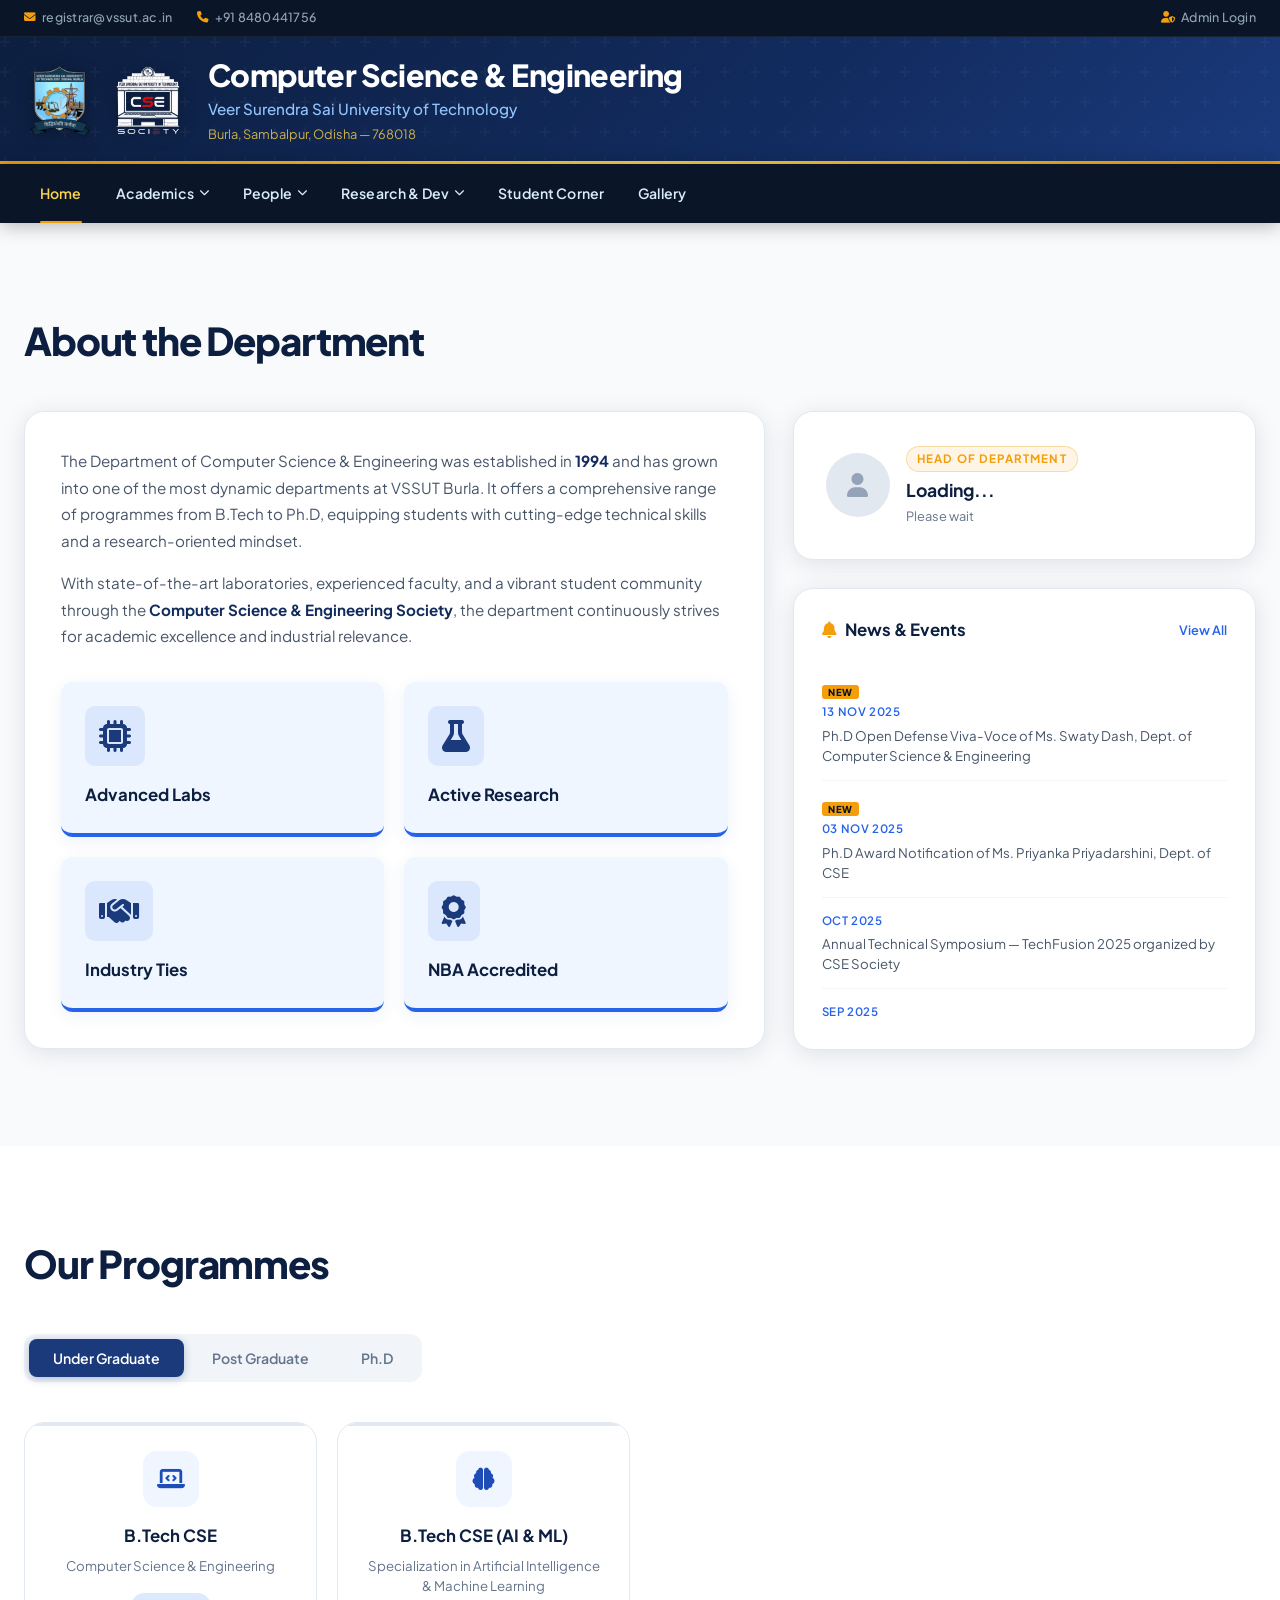
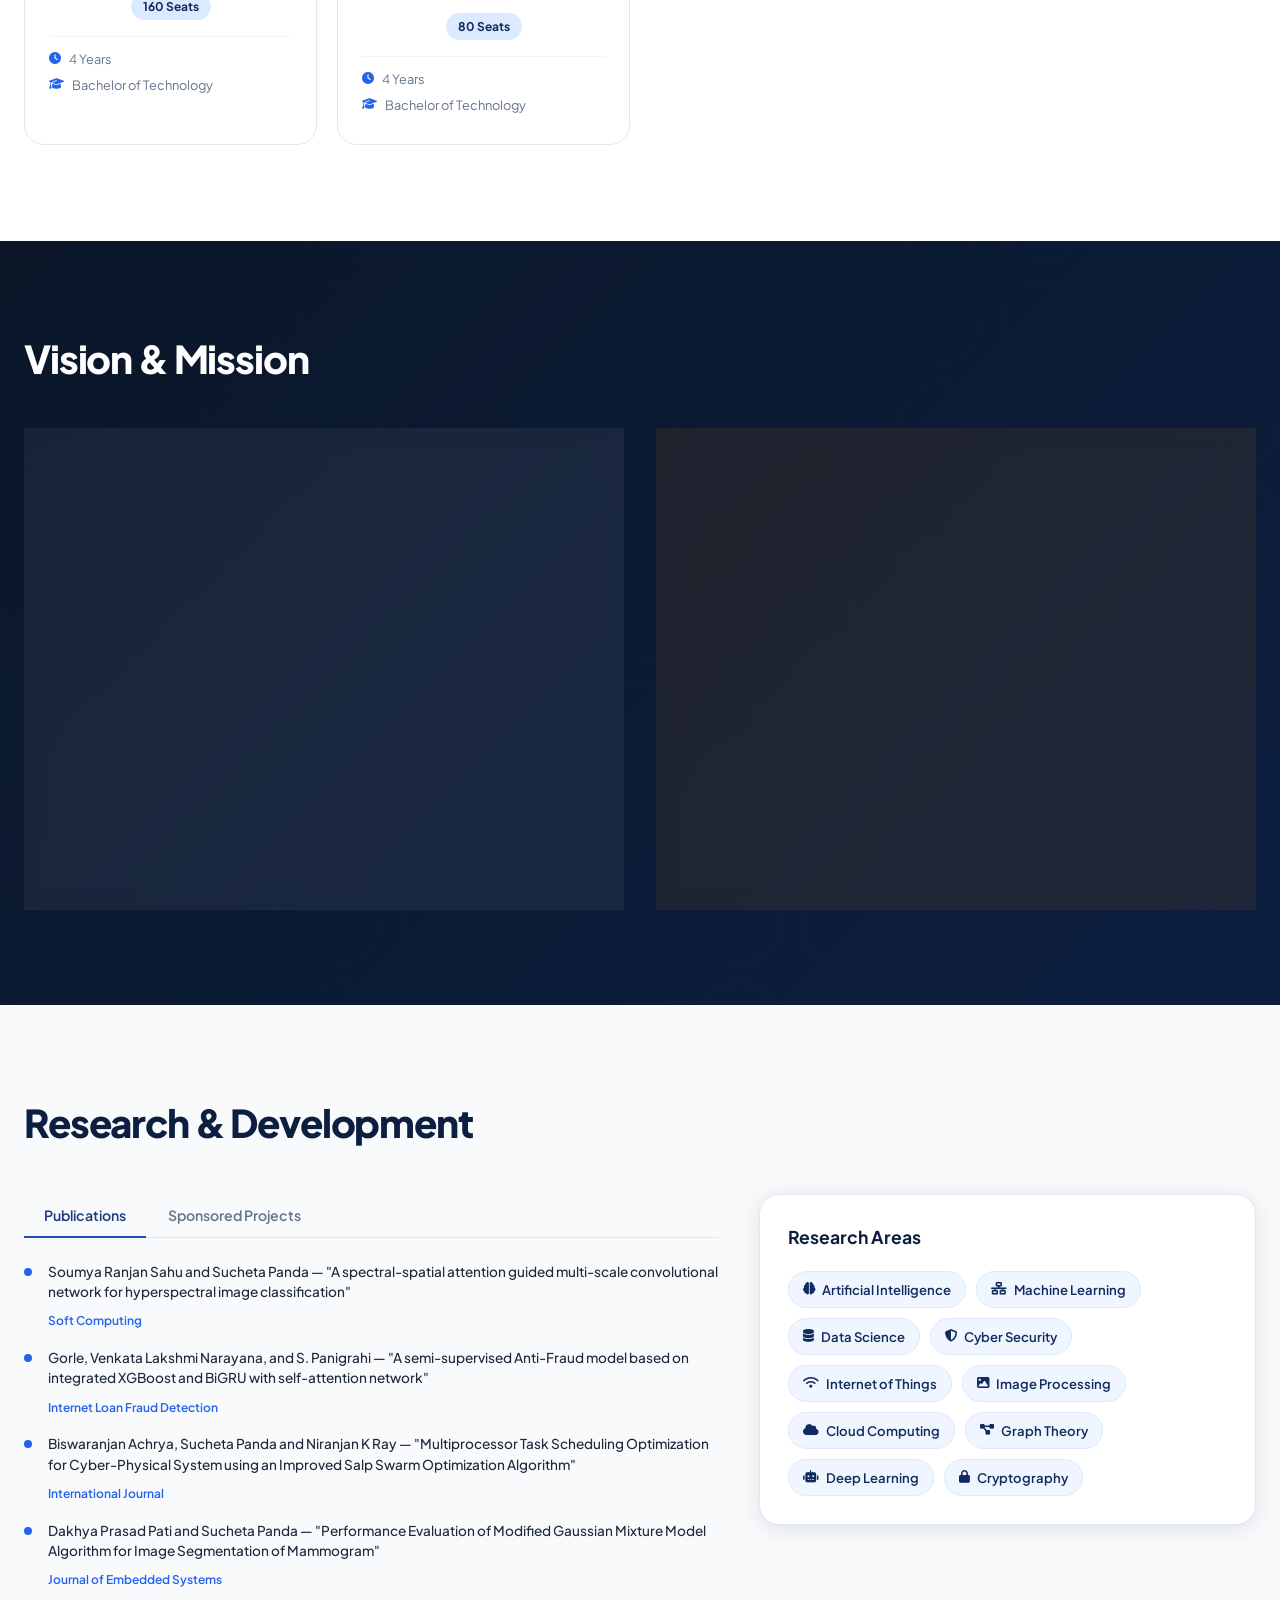
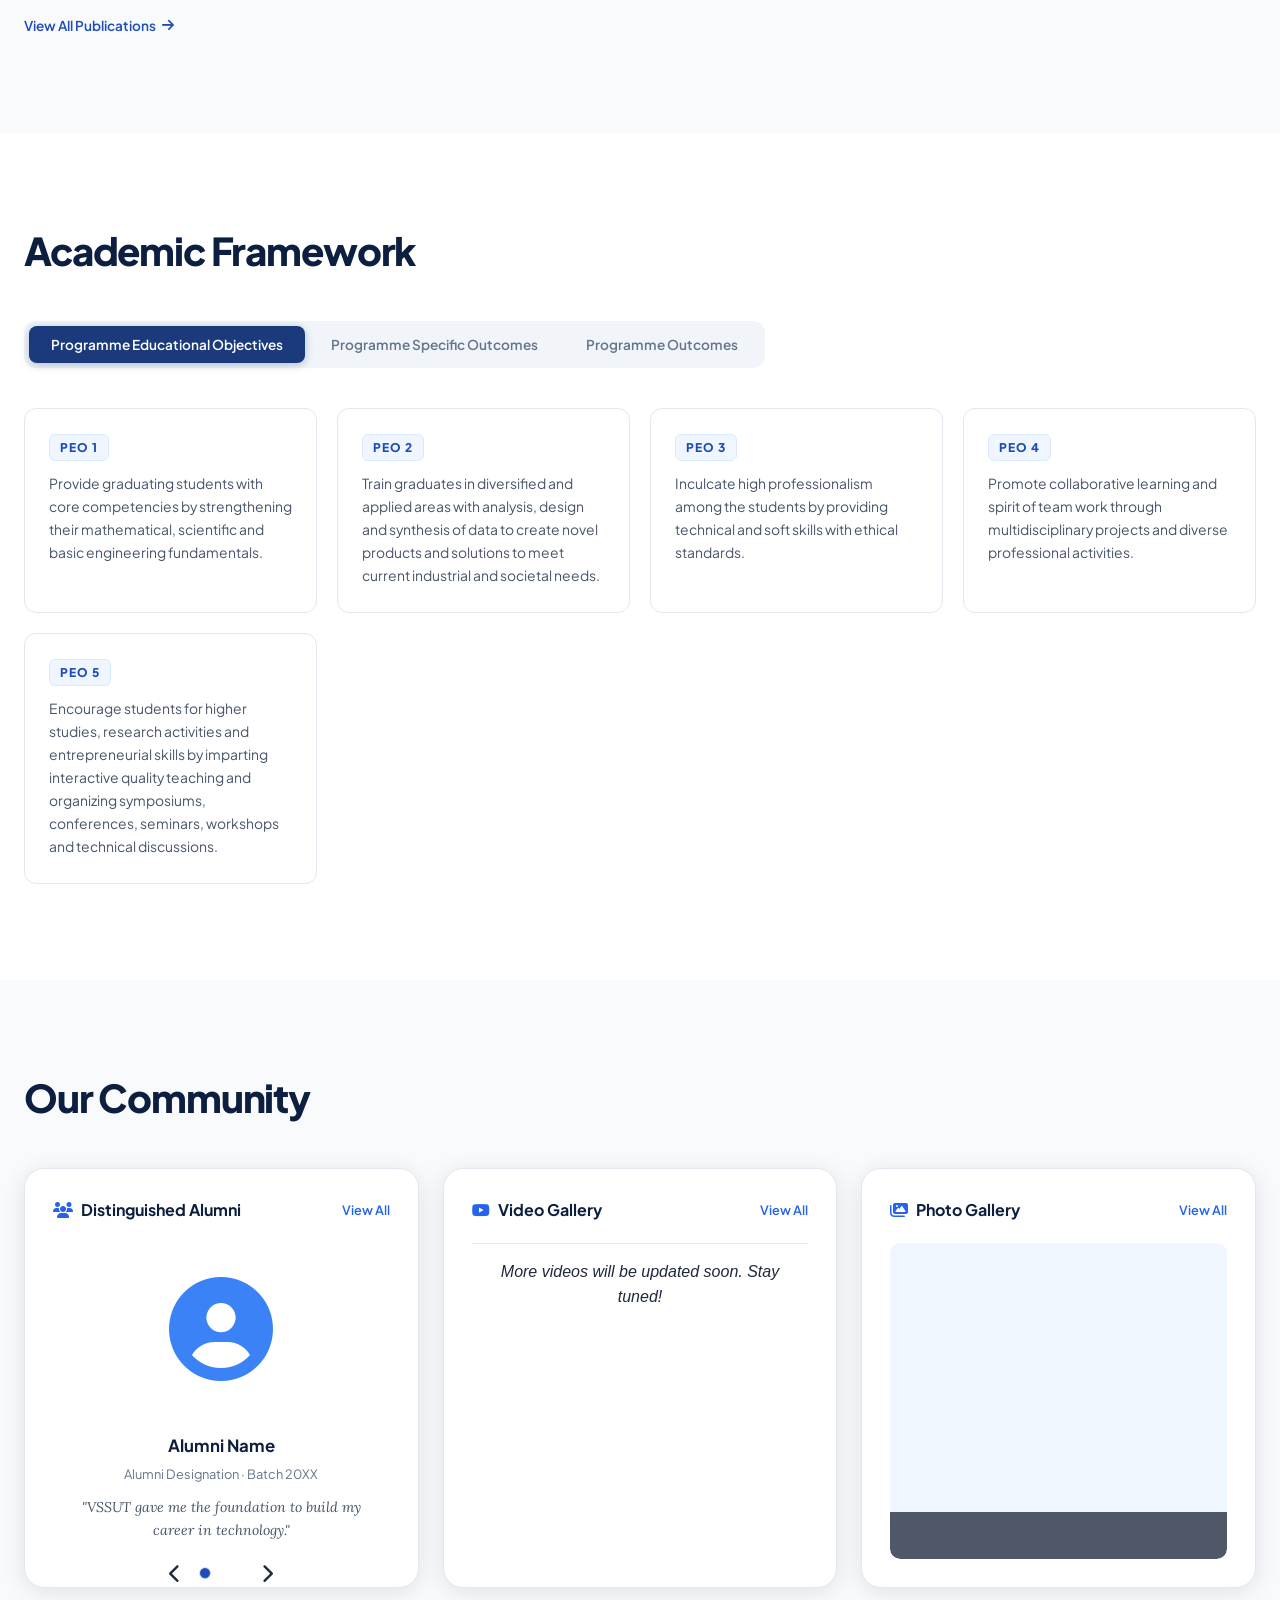
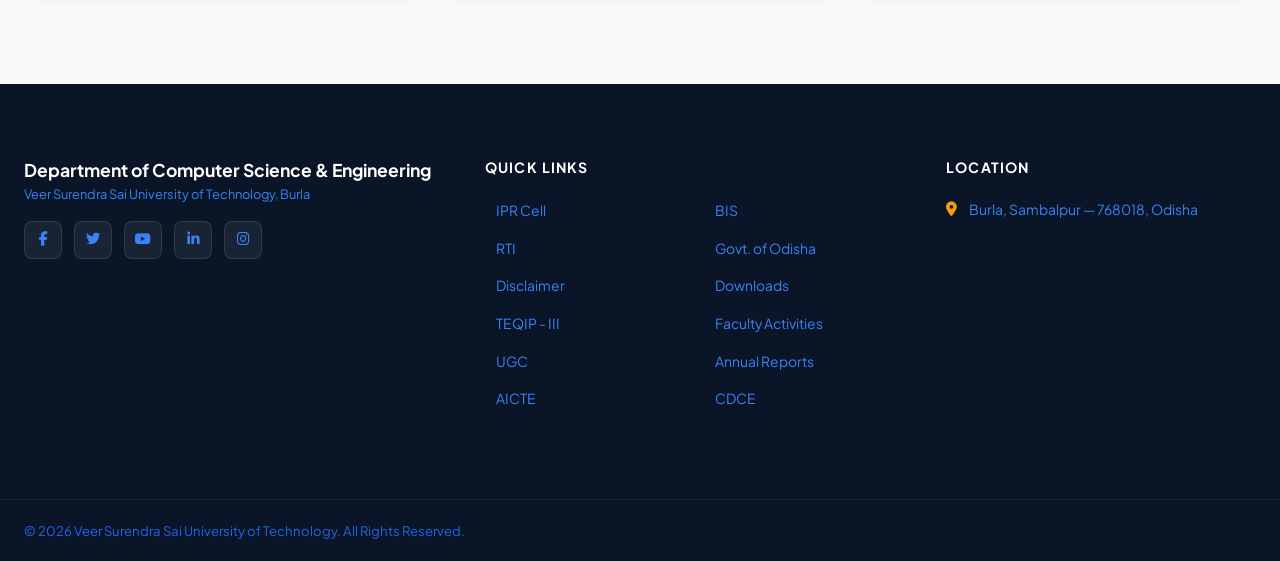
==== commit 5238104d: "add meta data" ====
--- a/index.html
+++ b/index.html
@@ -5,6 +5,23 @@
     <meta charset="UTF-8" />
     <meta name="viewport" content="width=device-width, initial-scale=1.0" />
     <title>Department of CSE | VSSUT Burla</title>
+    
+    <!-- Primary Meta Tags -->
+    <meta name="title" content="Department of CSE | VSSUT Burla" />
+    <meta name="description" content="Official page of Computer Science and Engineering Society, VSSUT, Burla. Explore academic resources, placement updates, student clubs, competitions, and research activities." />
+
+    <!-- Open Graph / Facebook -->
+    <meta property="og:type" content="website" />
+    <meta property="og:title" content="Department of CSE | VSSUT Burla" />
+    <meta property="og:description" content="Official page of Computer Science and Engineering Society, VSSUT, Burla. Explore academic resources, placement updates, student clubs, competitions, and research activities." />
+    <meta property="og:image" content="assets/logos/banner.png" />
+
+    <!-- Twitter -->
+    <meta property="twitter:card" content="summary_large_image" />
+    <meta property="twitter:title" content="Department of CSE | VSSUT Burla" />
+    <meta property="twitter:description" content="Official page of Computer Science and Engineering Society, VSSUT, Burla. Explore academic resources, placement updates, student clubs, competitions, and research activities." />
+    <meta property="twitter:image" content="assets/logos/banner.png" />
+
     <link rel="stylesheet" href="style.css" />
     <link
         href="https://fonts.googleapis.com/css2?family=Plus+Jakarta+Sans:wght@300;400;500;600;700;800&family=Lora:ital,wght@0,400;0,600;1,400&display=swap"
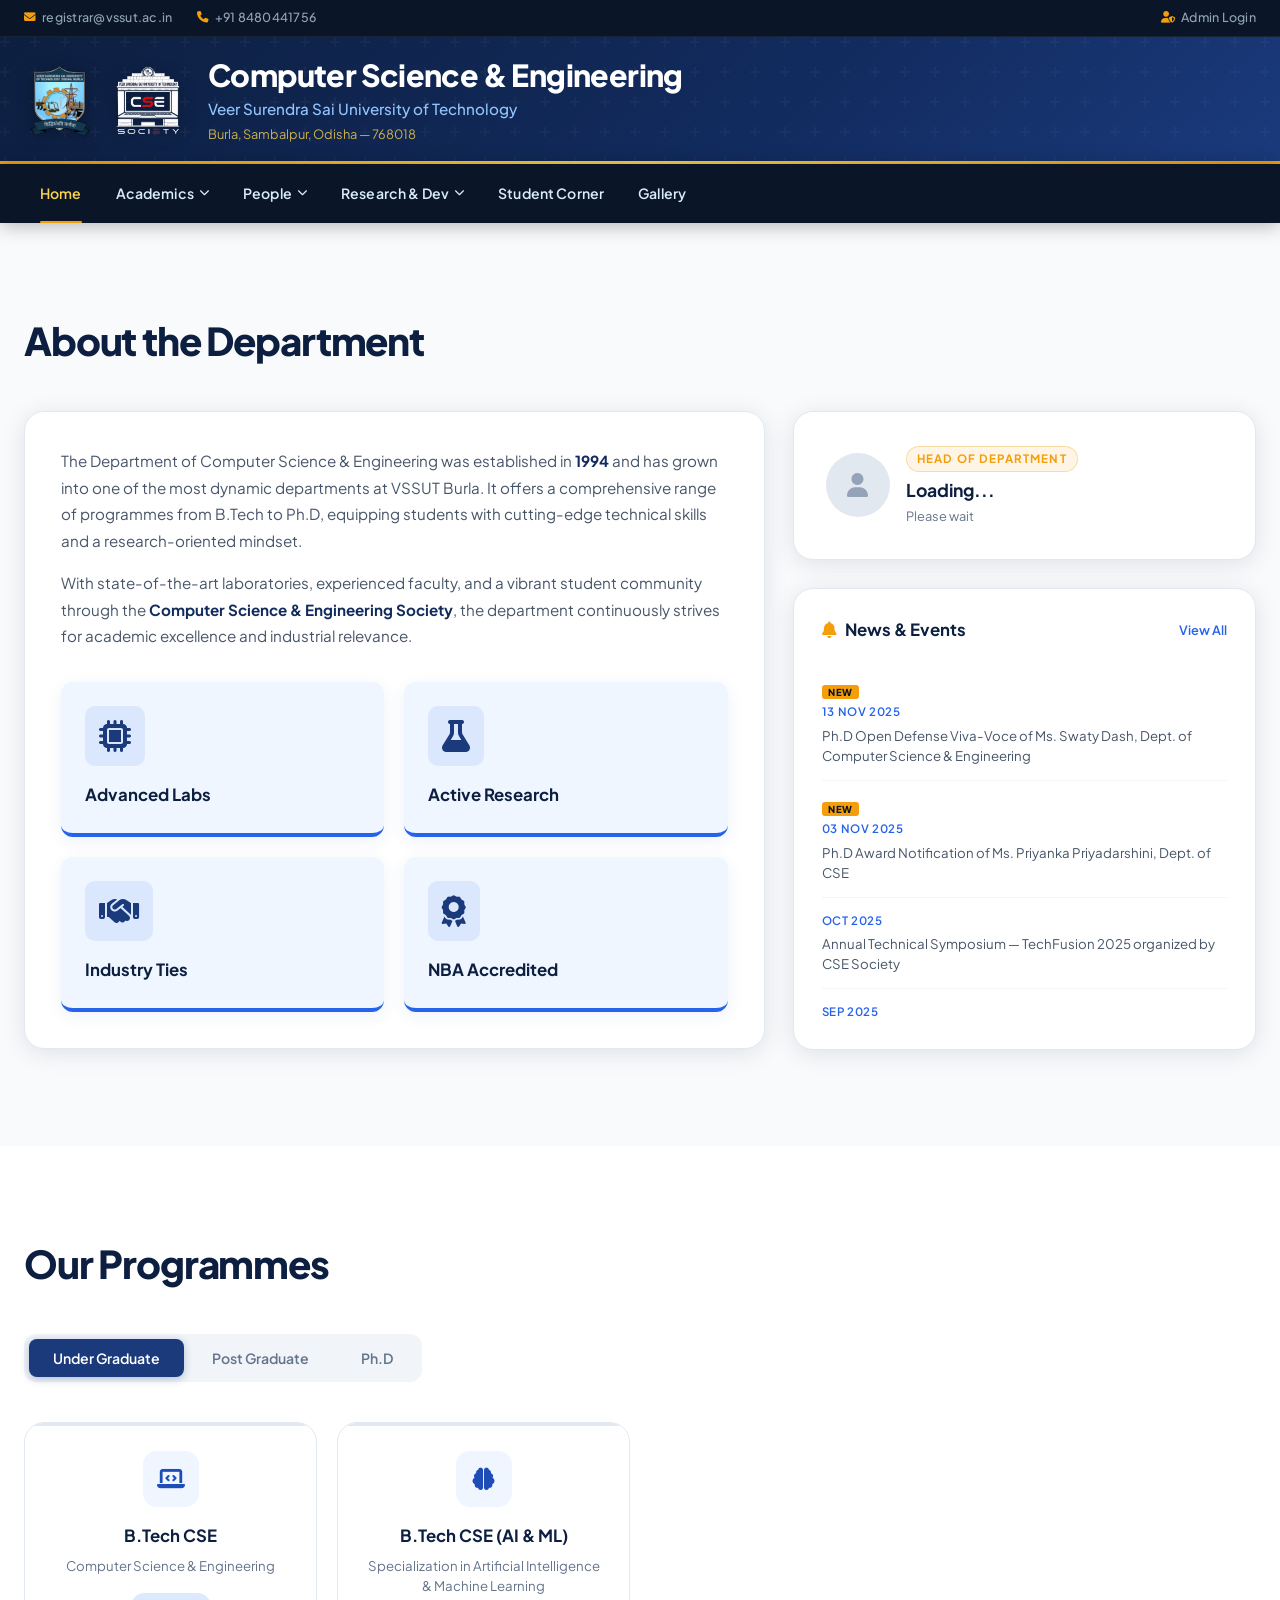
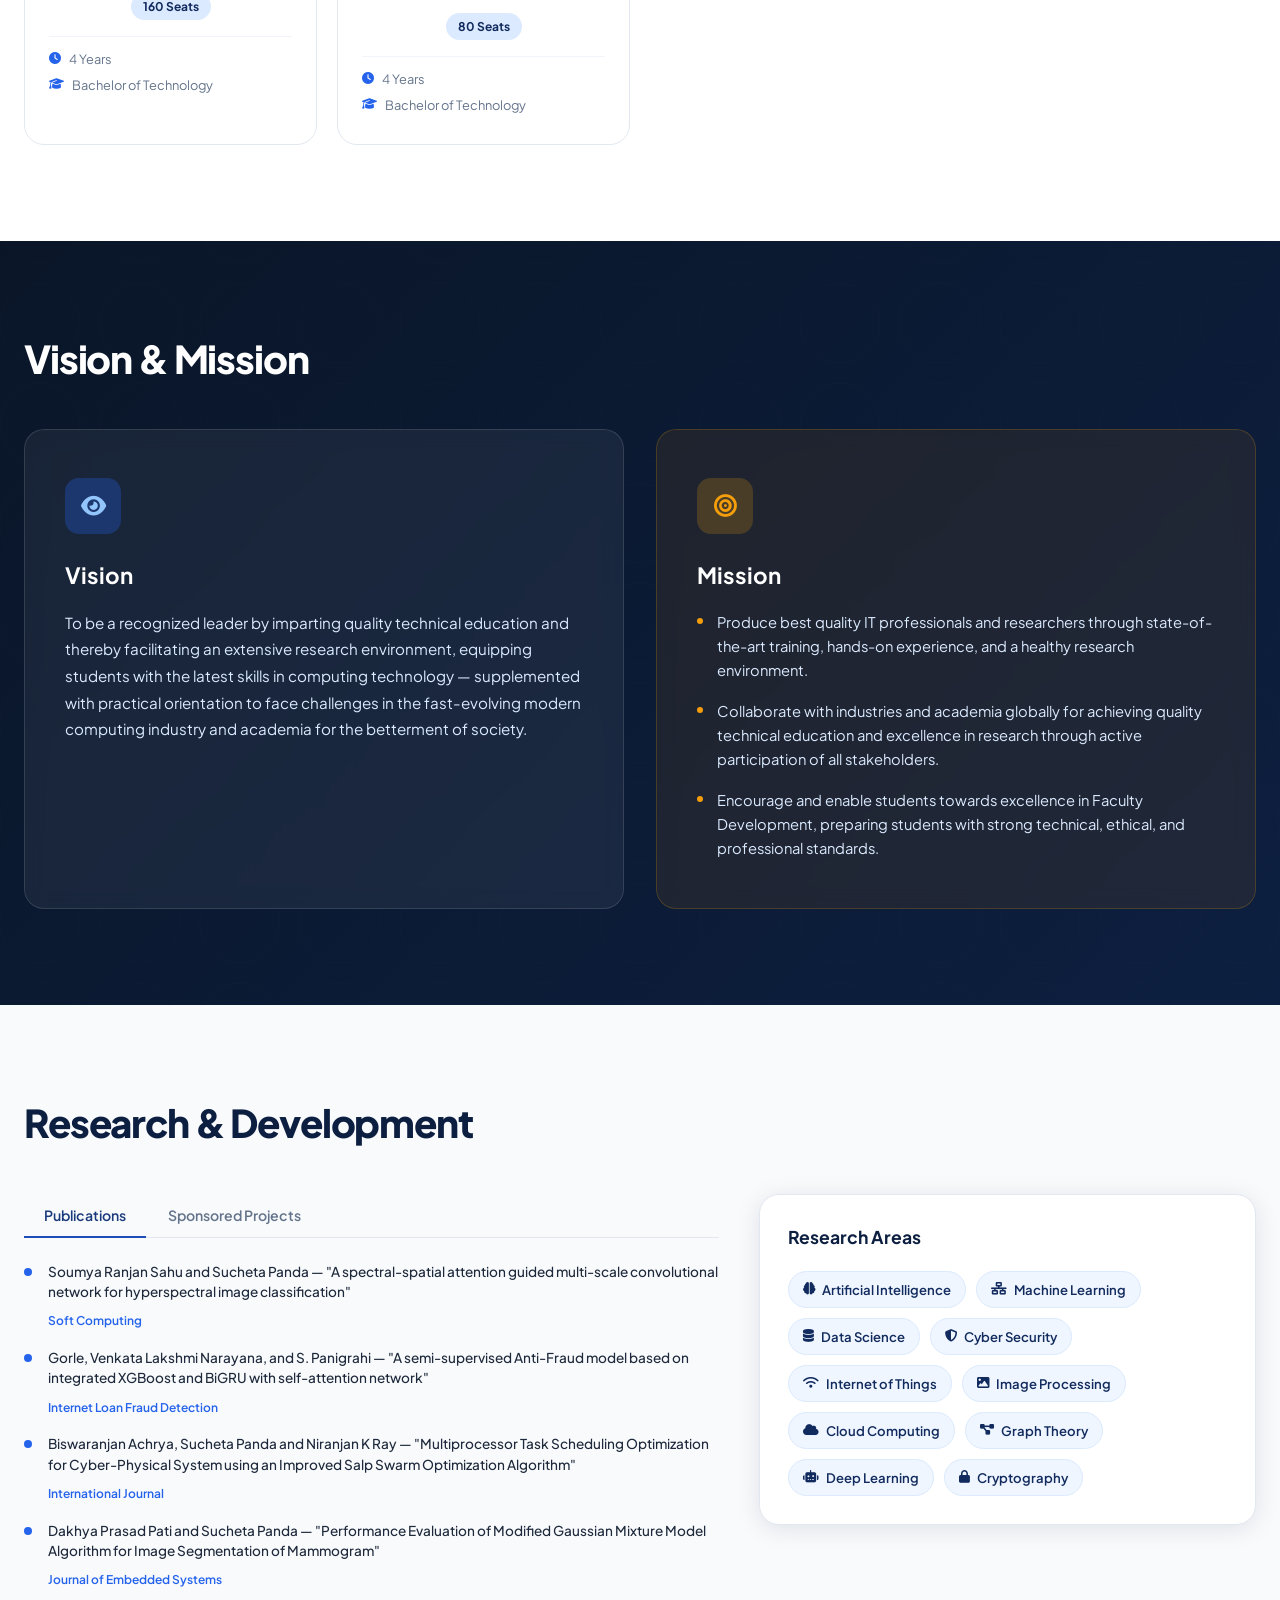
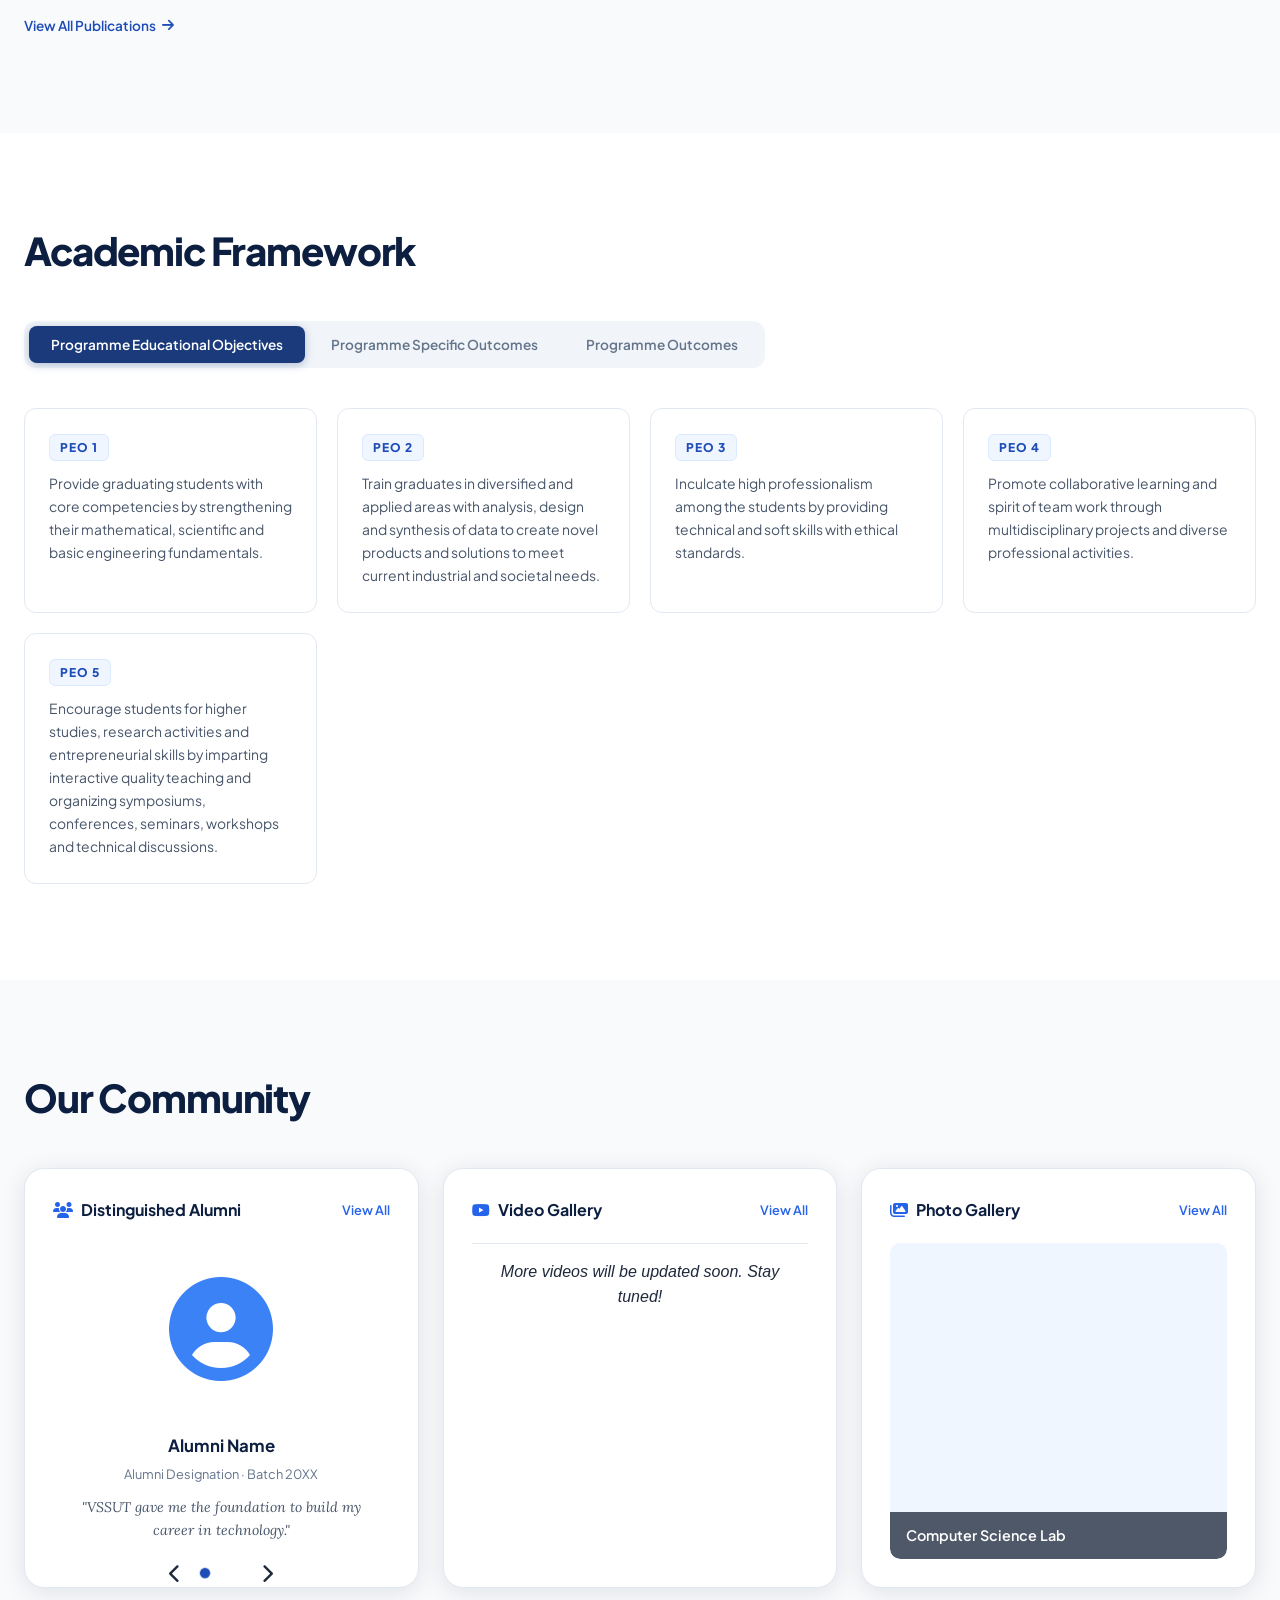
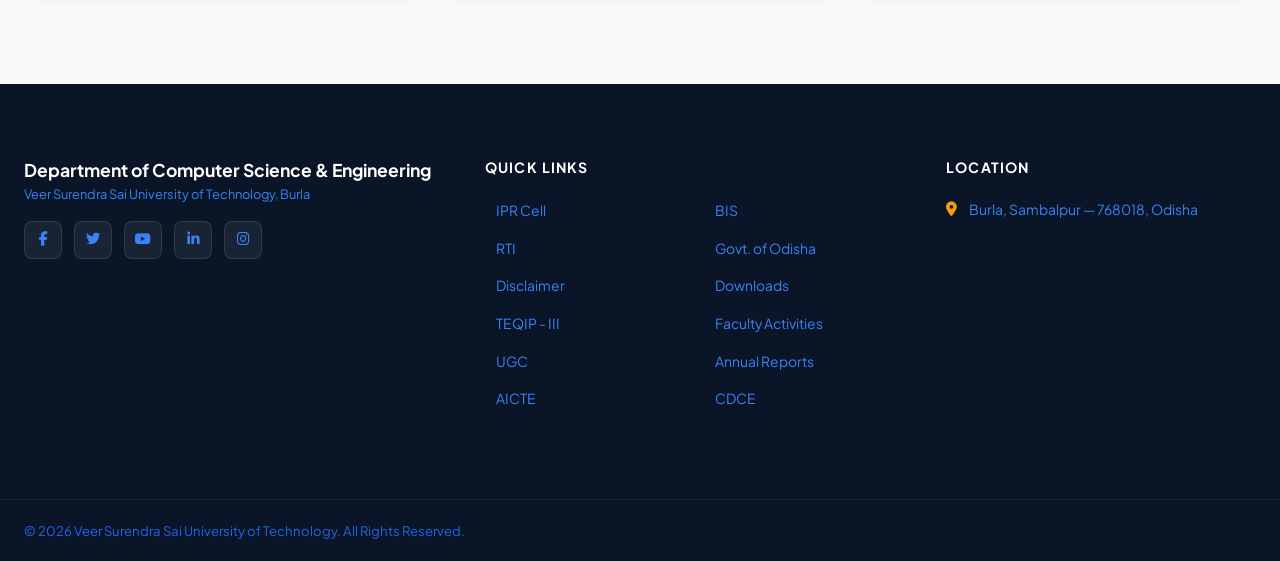
==== commit eea2bb53: "navbar bug fixed" ====
--- a/index.html
+++ b/index.html
@@ -70,13 +70,13 @@
             <ul class="nav-links" id="nav-links">
                 <li><a href="index.html" class="nav-link active">Home</a></li>
                 <li class="has-dropdown">
-                    <a href="html/courses.html" class="nav-link">Academics <i class="fas fa-chevron-down"></i></a>
+                    <a href="javascript:void(0)" class="nav-link">Academics <i class="fas fa-chevron-down"></i></a>
                     <ul class="dropdown">
                         <li><a href="html/courses.html">Courses</a></li>
                     </ul>
                 </li>
                 <li class="has-dropdown">
-                    <a href="html/faculty.html" class="nav-link">People <i class="fas fa-chevron-down"></i></a>
+                    <a href="javascript:void(0)" class="nav-link">People <i class="fas fa-chevron-down"></i></a>
                     <ul class="dropdown">
                         <li><a href="html/faculty.html">Faculty</a></li>
                         <li><a href="html/guest-faculty.html">Guest Faculty</a></li>
@@ -84,7 +84,7 @@
                     </ul>
                 </li>
                 <li class="has-dropdown">
-                    <a href="html/publications.html" class="nav-link">Research &amp; Dev <i class="fas fa-chevron-down"></i></a>
+                    <a href="javascript:void(0)" class="nav-link">Research &amp; Dev <i class="fas fa-chevron-down"></i></a>
                     <ul class="dropdown">
                         <li><a href="html/publications.html">All Publications</a></li>
                         <li><a href="html/projects.html">All Projects</a></li>
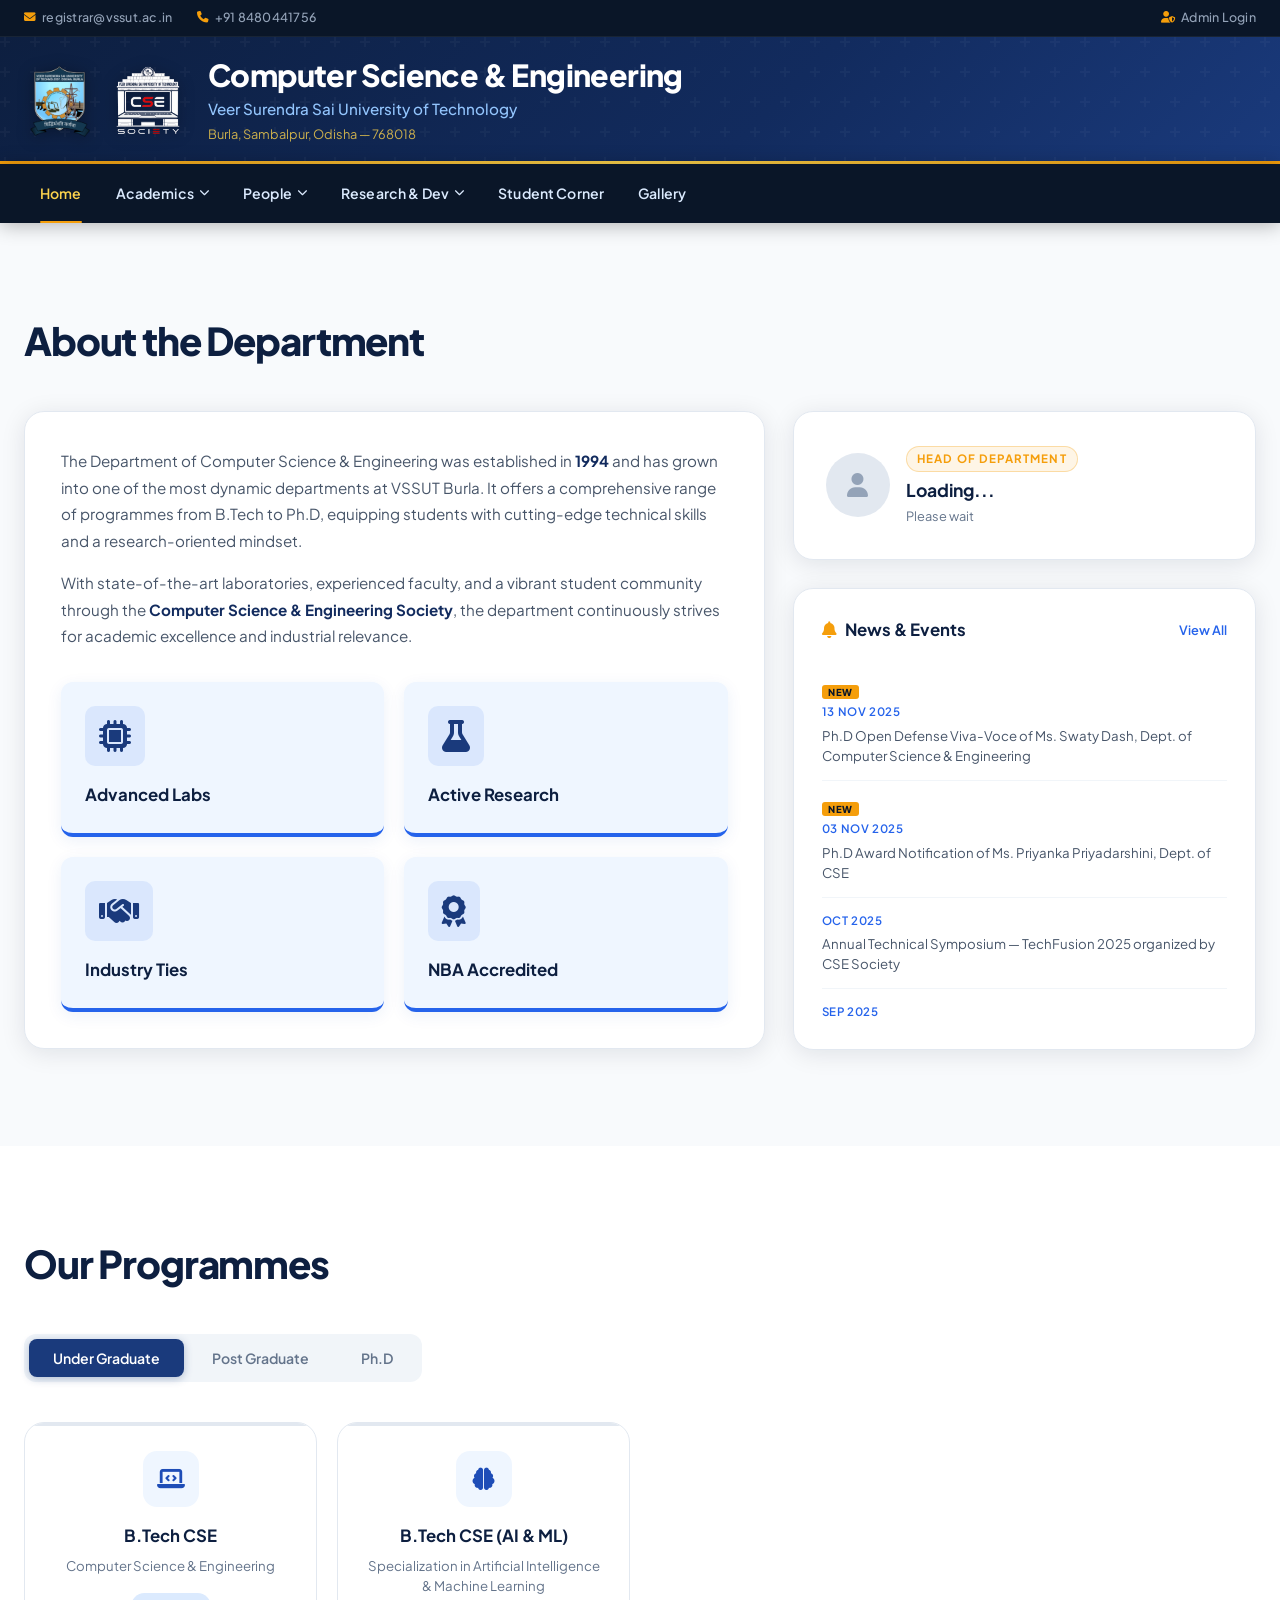
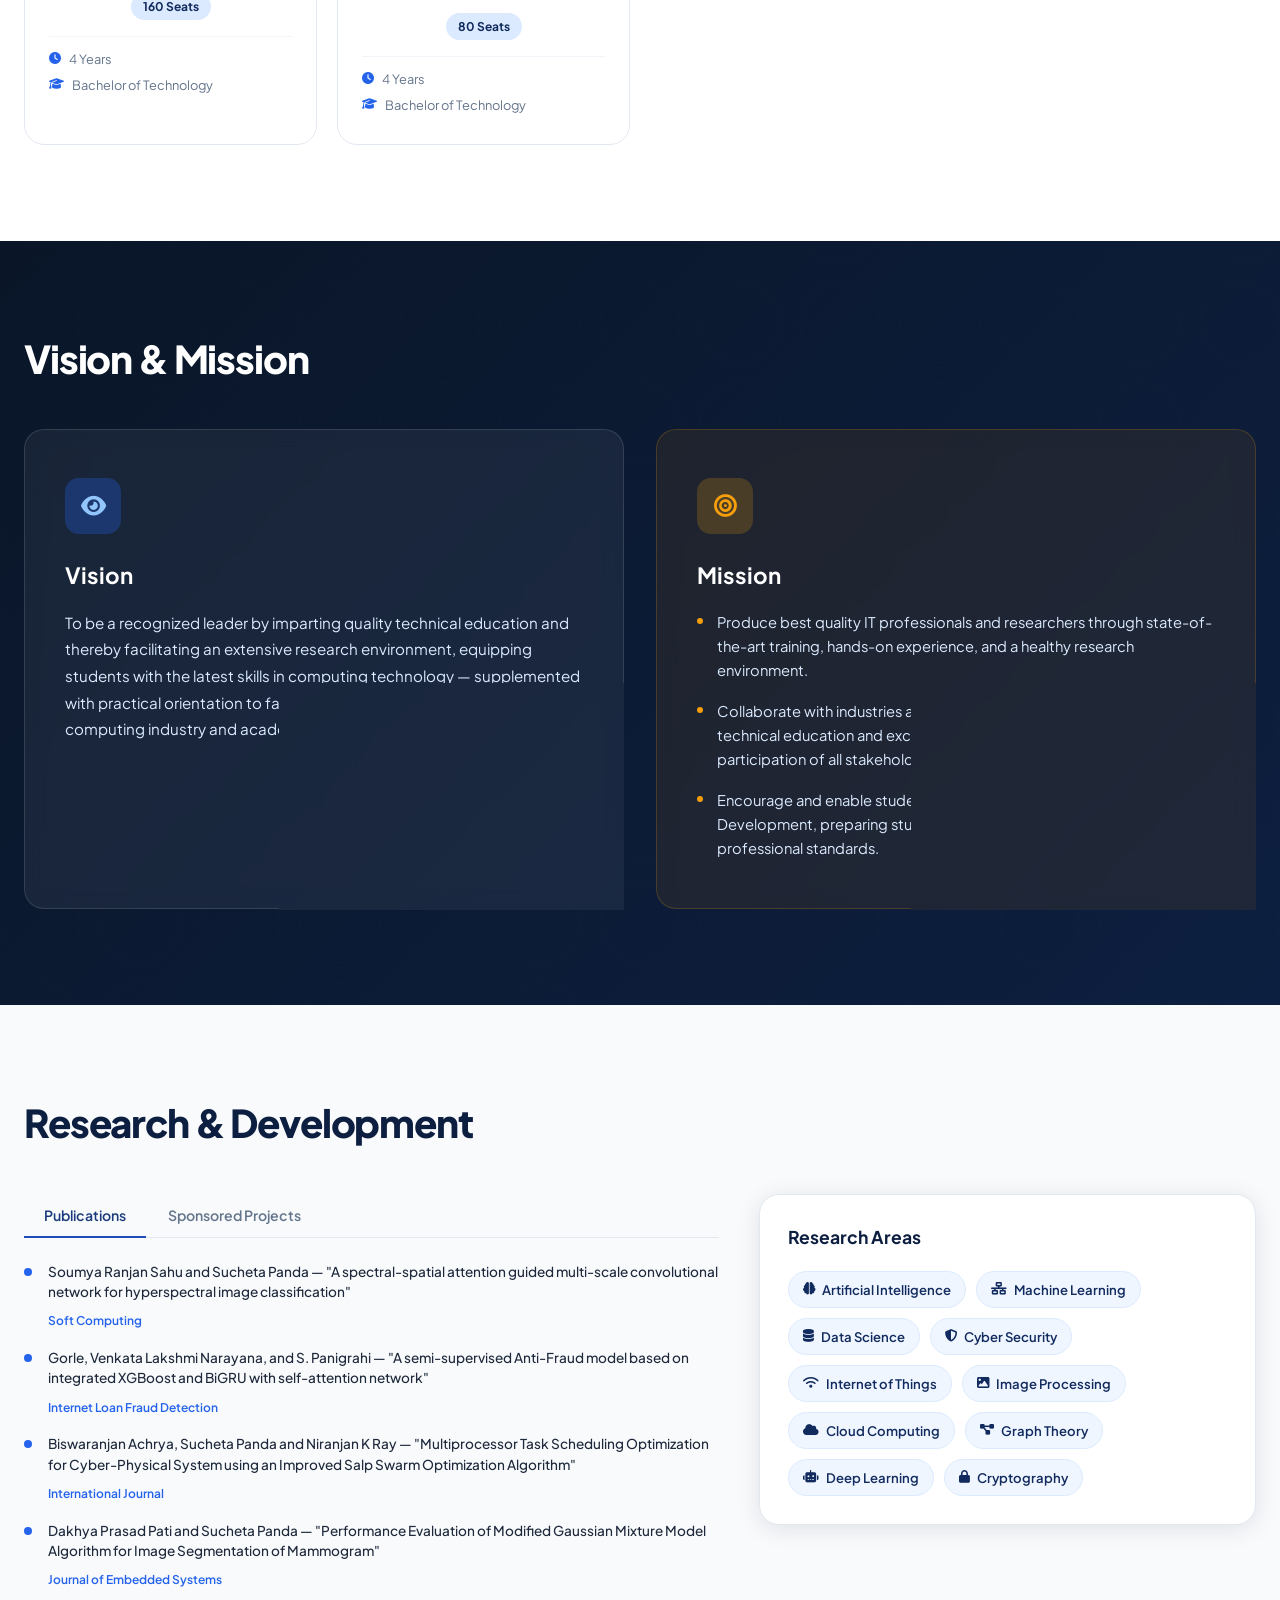
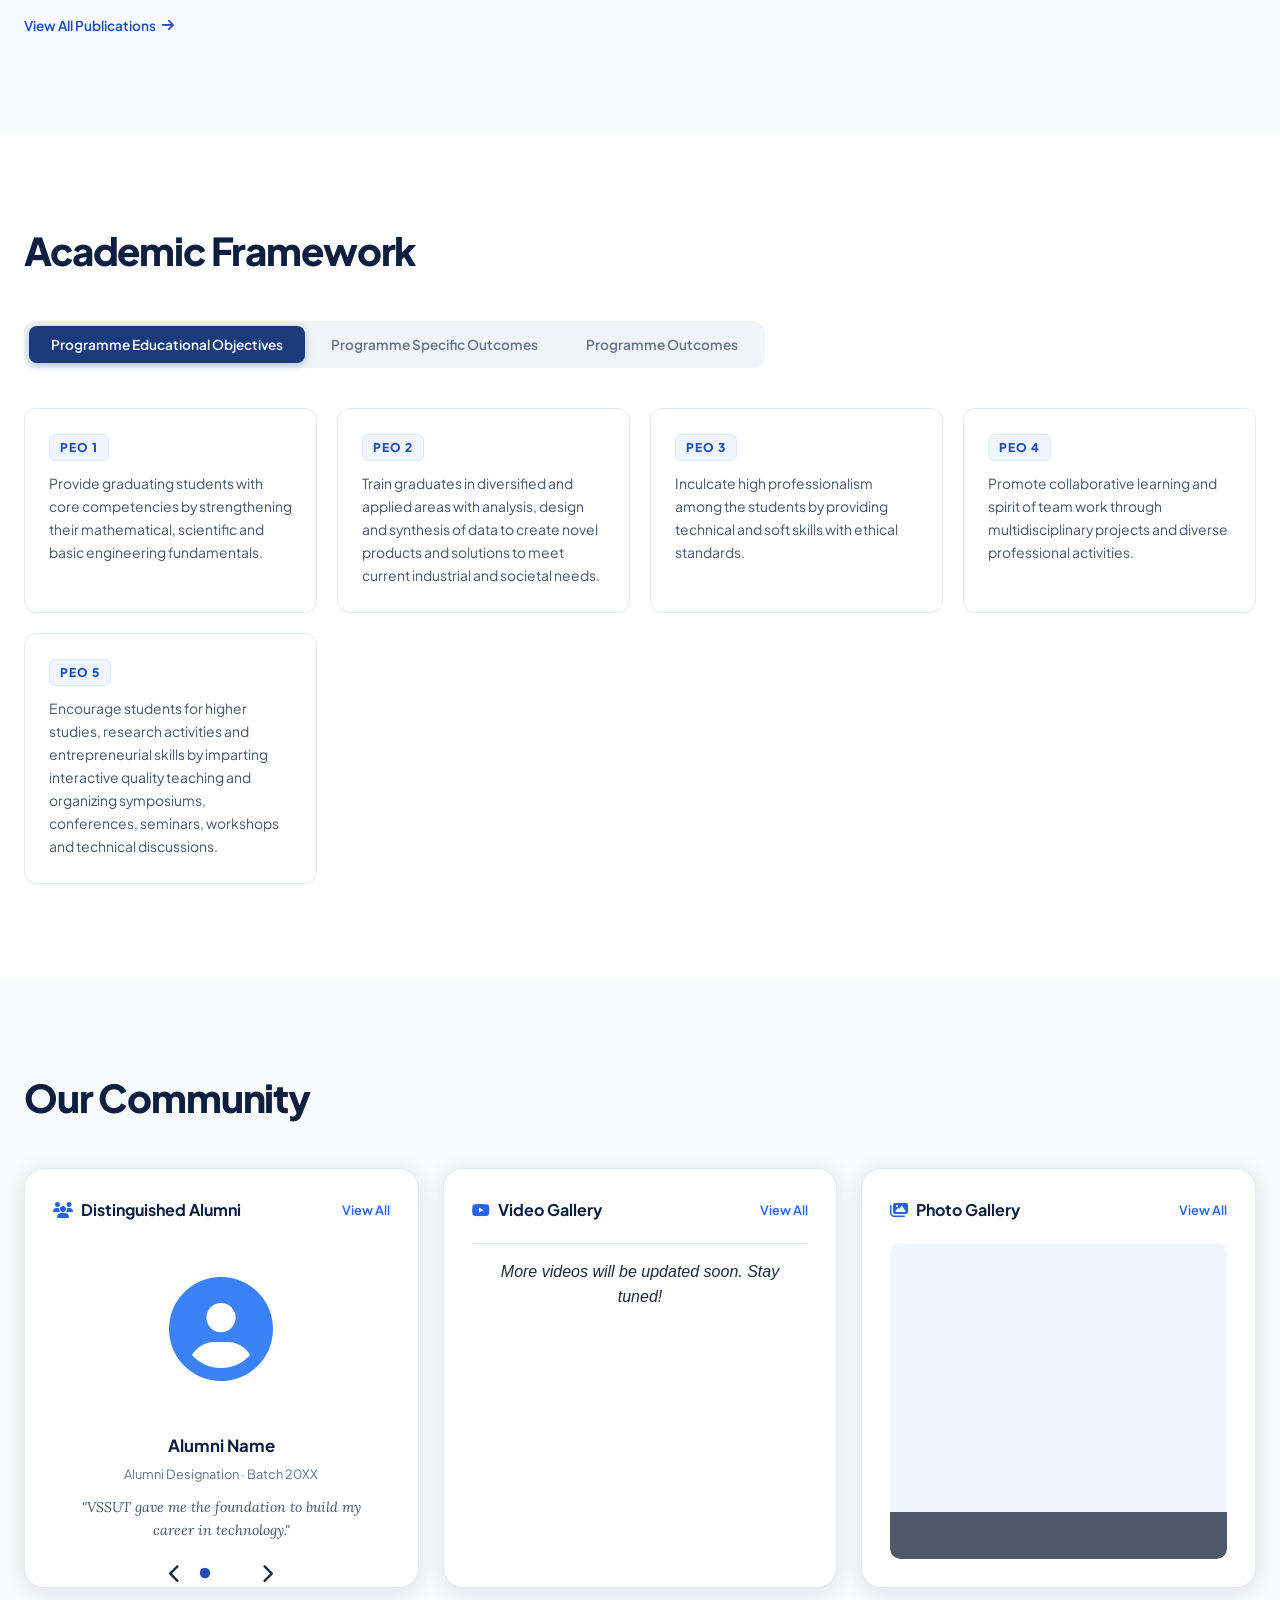
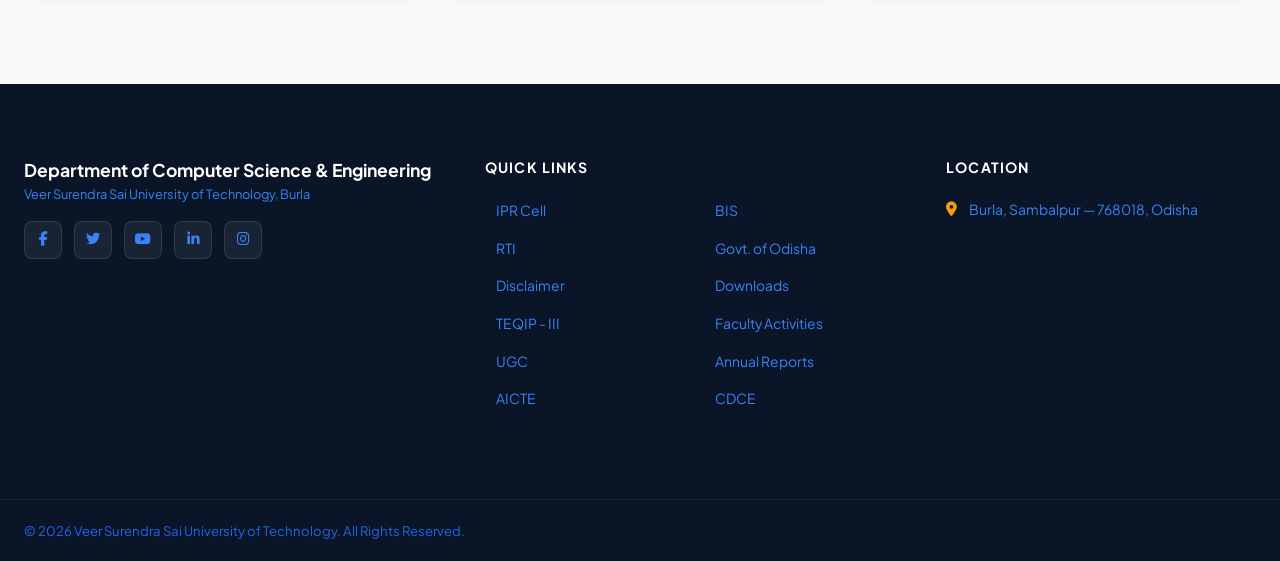
==== commit 9b1384bd: "Alumini modal added" ====
--- a/index.html
+++ b/index.html
@@ -268,6 +268,28 @@
             </div>
         </div>
     </div>
+    <!-- ===== ALUMNI MODAL ===== -->
+    <div class="modal-overlay" id="alumniModal">
+        <div class="modal-content card-glass modal-lg">
+            <div class="modal-header">
+                <h3><i class="fas fa-user-graduate"></i> Distinguished Alumni</h3>
+                <div class="modal-header-toolbar">
+                    <div class="modal-search-wrapper">
+                        <i class="fas fa-search"></i>
+                        <input type="text" id="alumniModalSearch" class="modal-search-input" placeholder="Search name, company, batch..." autocomplete="off">
+                    </div>
+                </div>
+                <button class="modal-close" id="alumniModalClose"><i class="fas fa-times"></i></button>
+            </div>
+            <div class="modal-body">
+                <div class="alumni-modal-grid" id="alumniModalGrid">
+                    <div style="padding: 40px; text-align: center; color: var(--gray-500); grid-column: 1 / -1;">
+                        <i class="fas fa-spinner fa-spin"></i> Loading alumni directory...
+                    </div>
+                </div>
+            </div>
+        </div>
+    </div>
     <!-- ===== PROGRAMMES ===== -->
     <section class="section programmes-section" id="programmes">
         <div class="container">
@@ -605,7 +627,7 @@
                 <div class="gallery-block alumni-block card-glass">
                     <div class="gallery-block-header">
                         <h3><i class="fas fa-users"></i> Distinguished Alumni</h3>
-                        <a href="#" class="view-all-link">View All</a>
+                        <a href="javascript:void(0)" class="view-all-link" onclick="openAlumniModal()">View All</a>
                     </div>
                     <div class="alumni-carousel" id="alumniCarousel">
                         <div class="alumni-slide active">
@@ -644,7 +666,7 @@
                 <div class="gallery-block video-block card-glass">
                     <div class="gallery-block-header">
                         <h3><i class="fab fa-youtube"></i> Video Gallery</h3>
-                        <a href="#" class="view-all-link">View All</a>
+                        <a href="html/gallery.html#videos" class="view-all-link">View All</a>
                     </div>
                     <div class="video-thumb" id="mainVideoContainer" style="margin-bottom: 15px; display: none; position: relative;">
                         <iframe id="mainVideoIframe" style="width: 100%; aspect-ratio: 16/9; border-radius: 8px;" src="" title="YouTube video player" frameborder="0" allow="accelerometer; autoplay; clipboard-write; encrypted-media; gyroscope; picture-in-picture; web-share" referrerpolicy="strict-origin-when-cross-origin" allowfullscreen></iframe>
@@ -660,7 +682,7 @@
                 <div class="gallery-block photo-block card-glass">
                     <div class="gallery-block-header">
                         <h3><i class="fas fa-images"></i> Photo Gallery</h3>
-                        <a href="#" class="view-all-link">View All</a>
+                        <a href="html/gallery.html" class="view-all-link">View All</a>
                     </div>
                     <div class="photo-carousel" id="photoCarousel">
                         <div class="photo-slide active" style="background-image: url('assets/images/gallery1.png');">
--- a/style.css
+++ b/style.css
@@ -1027,6 +1027,149 @@
     border-bottom: none;
     padding-bottom: 0;
 }
+
+/* LARGE MODAL & ALUMNI DIRECTORY MODAL */
+.modal-content.modal-lg {
+    max-width: 980px;
+    width: 92%;
+    max-height: 88vh;
+}
+
+.modal-header-toolbar {
+    display: flex;
+    align-items: center;
+    gap: 16px;
+    flex: 1;
+    justify-content: flex-end;
+    margin-right: 16px;
+}
+
+.modal-search-wrapper {
+    position: relative;
+    max-width: 320px;
+    width: 100%;
+}
+
+.modal-search-wrapper i {
+    position: absolute;
+    left: 14px;
+    top: 50%;
+    transform: translateY(-50%);
+    color: var(--gray-400);
+    font-size: 0.9rem;
+    pointer-events: none;
+}
+
+.modal-search-input {
+    width: 100%;
+    padding: 8px 14px 8px 36px;
+    border: 1px solid var(--gray-300);
+    border-radius: 20px;
+    font-size: 0.88rem;
+    font-family: inherit;
+    color: var(--gray-800);
+    background: var(--gray-50);
+    transition: all 0.25s ease;
+}
+
+.modal-search-input:focus {
+    outline: none;
+    background: var(--white);
+    border-color: var(--blue-500);
+    box-shadow: 0 0 0 3px rgba(37, 99, 235, 0.12);
+}
+
+.alumni-modal-grid {
+    display: grid;
+    grid-template-columns: repeat(auto-fill, minmax(270px, 1fr));
+    gap: 20px;
+    padding: 10px 4px 20px;
+}
+
+.alumni-modal-card {
+    background: var(--white);
+    border: 1px solid var(--gray-200);
+    border-radius: 14px;
+    padding: 24px 20px 20px;
+    display: flex;
+    flex-direction: column;
+    align-items: center;
+    text-align: center;
+    transition: transform 0.3s ease, box-shadow 0.3s ease, border-color 0.3s ease;
+    box-shadow: 0 4px 12px rgba(0, 0, 0, 0.03);
+    position: relative;
+    overflow: hidden;
+}
+
+.alumni-modal-card:hover {
+    transform: translateY(-4px);
+    box-shadow: 0 12px 28px rgba(10, 22, 40, 0.09);
+    border-color: var(--blue-300);
+}
+
+.alumni-modal-avatar {
+    width: 88px;
+    height: 88px;
+    border-radius: 50%;
+    object-fit: cover;
+    margin-bottom: 14px;
+    border: 3px solid #e0e7ff;
+    box-shadow: 0 4px 10px rgba(0, 0, 0, 0.06);
+}
+
+.alumni-modal-avatar-fallback {
+    width: 88px;
+    height: 88px;
+    border-radius: 50%;
+    background: #f1f5f9;
+    color: #64748b;
+    display: flex;
+    align-items: center;
+    justify-content: center;
+    font-size: 42px;
+    margin-bottom: 14px;
+    border: 3px solid #e2e8f0;
+}
+
+.alumni-modal-name {
+    font-size: 1.12rem;
+    font-weight: 700;
+    color: var(--blue-950);
+    margin-bottom: 4px;
+}
+
+.alumni-modal-desig {
+    font-size: 0.88rem;
+    color: var(--blue-700);
+    font-weight: 500;
+    margin-bottom: 10px;
+    line-height: 1.4;
+}
+
+.alumni-modal-batch {
+    background: #eff6ff;
+    color: #1d4ed8;
+    padding: 3px 12px;
+    border-radius: 20px;
+    font-size: 0.78rem;
+    font-weight: 600;
+    display: inline-flex;
+    align-items: center;
+    gap: 6px;
+    margin-bottom: 12px;
+}
+
+.alumni-modal-quote {
+    font-size: 0.84rem;
+    color: var(--gray-600);
+    font-style: italic;
+    line-height: 1.5;
+    margin-top: auto;
+    padding-top: 12px;
+    border-top: 1px dashed var(--gray-200);
+    width: 100%;
+}
+
 /* PROGRAMMES */
 .programmes-section {
     background: var(--white);
